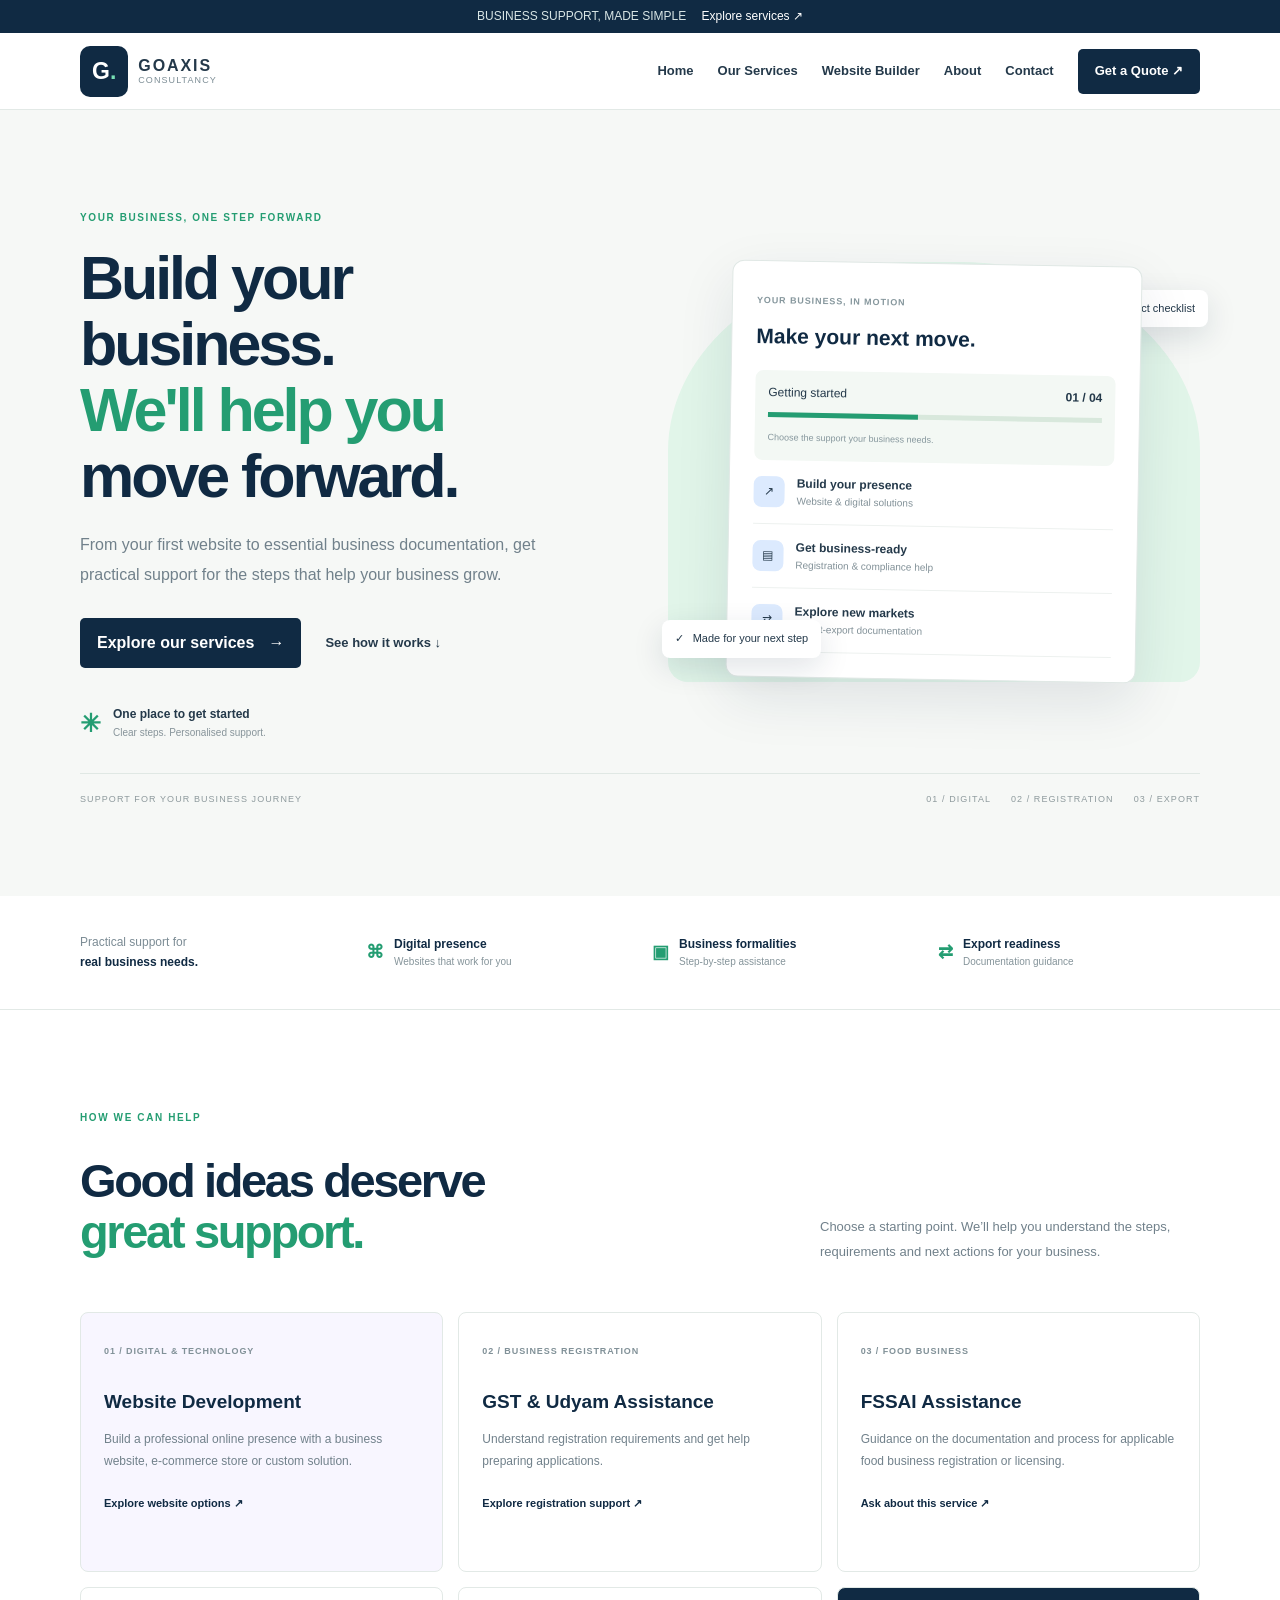
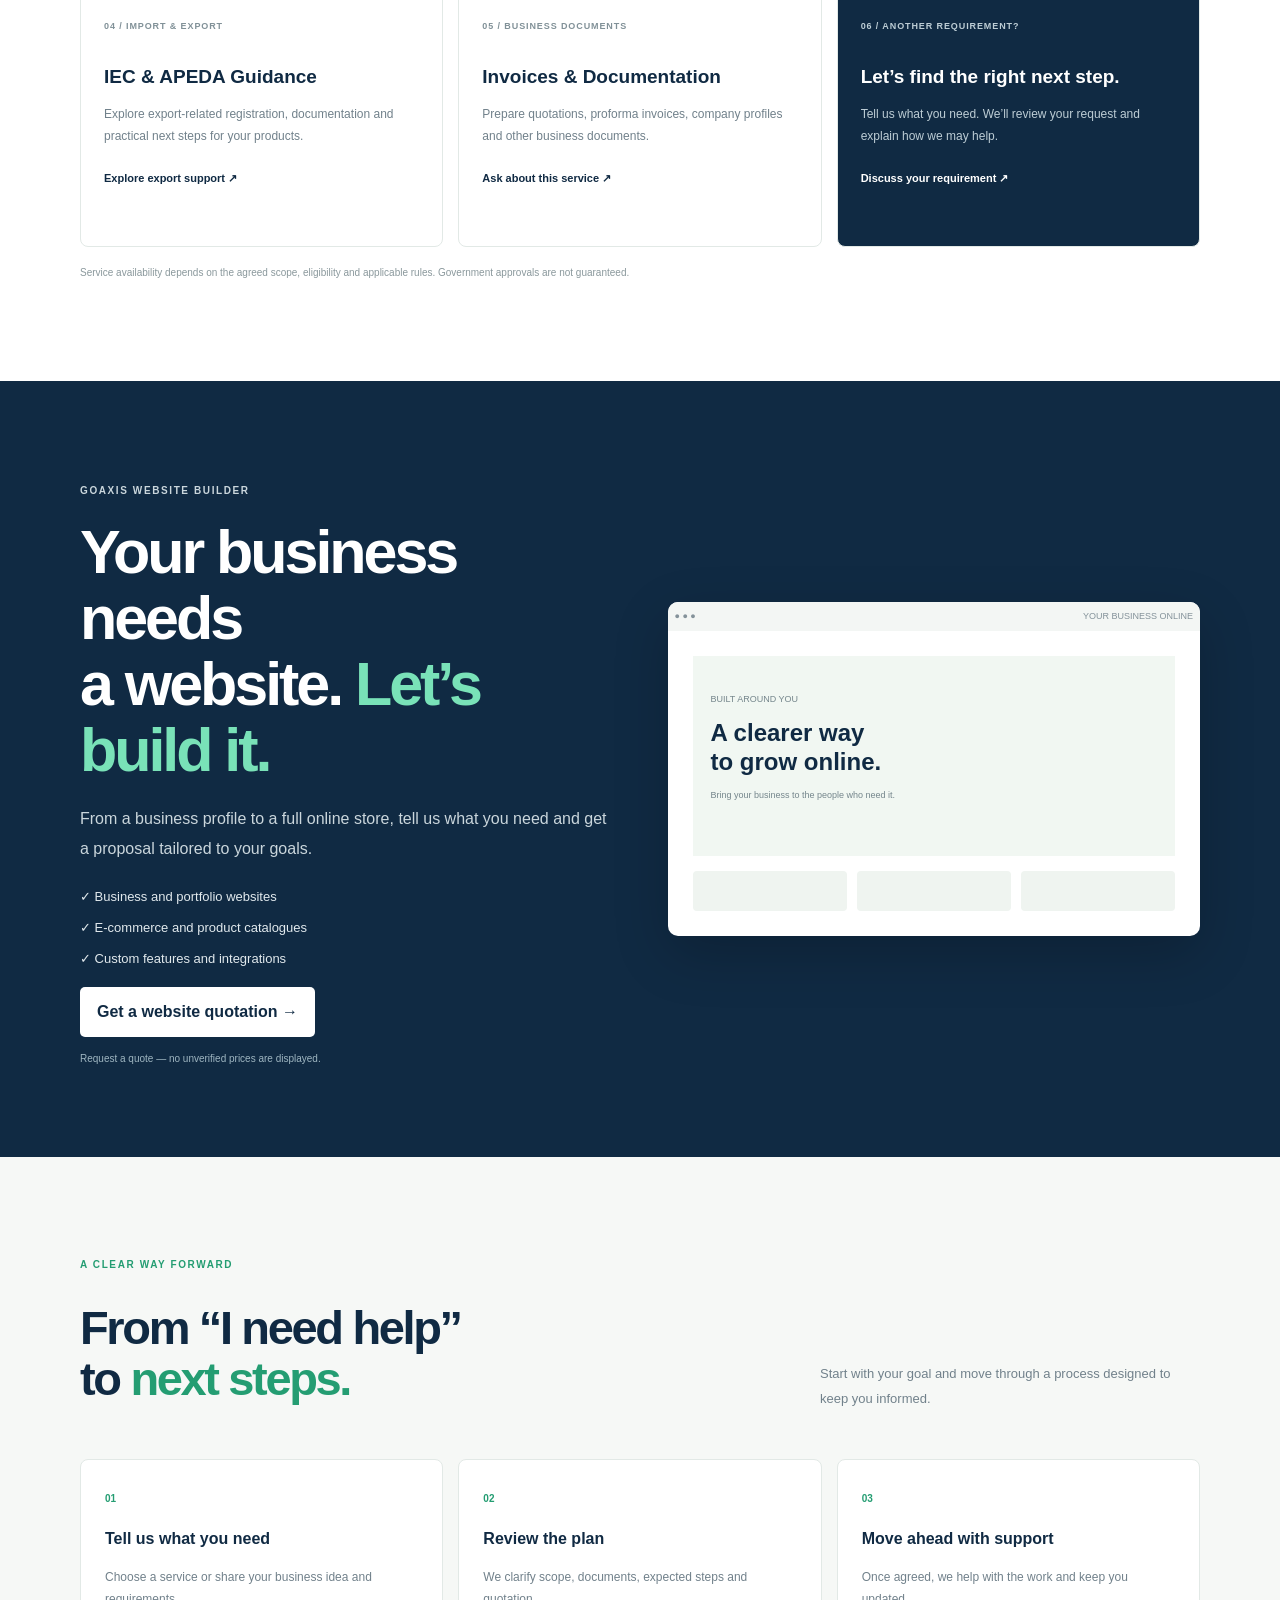
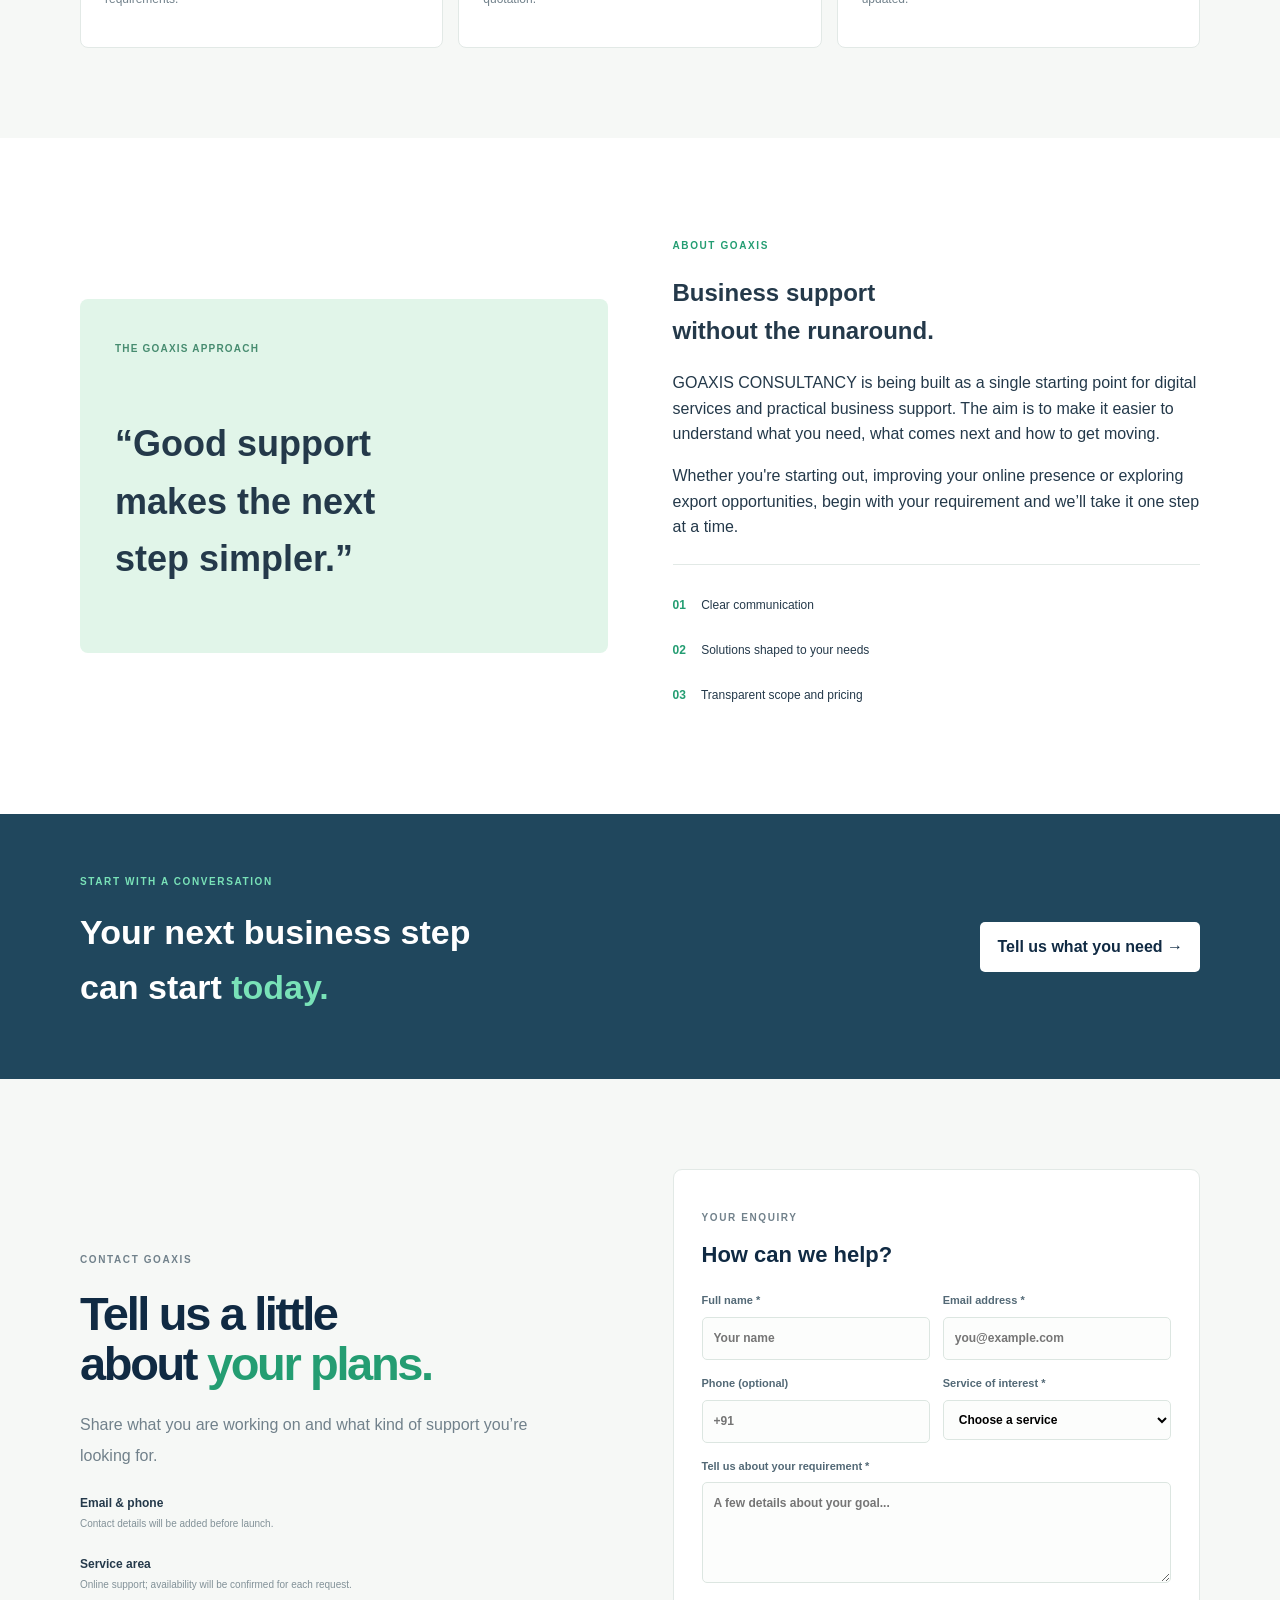
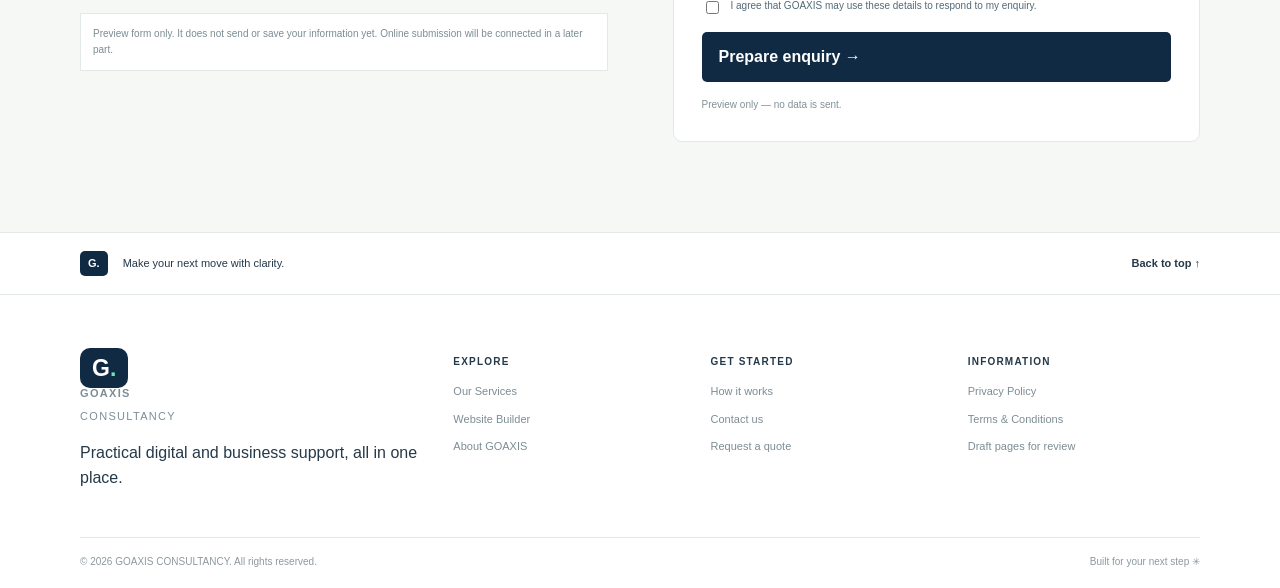
==== index.html @ 75c70b7e "fix(part-2): route grouped services to catalogue" ====
<!doctype html>
<html lang="en">
<head>
<meta charset="utf-8">
<meta name="viewport" content="width=device-width, initial-scale=1">
<meta name="theme-color" content="#102a43">
<meta name="description" content="GOAXIS CONSULTANCY helps businesses with websites, registration assistance, compliance guidance and import-export documentation.">
<title>GOAXIS CONSULTANCY — Build. Register. Grow.</title>
<link rel="icon" href="assets/favicon.svg" type="image/svg+xml">
<link rel="stylesheet" href="styles.css">
<script src="app.js" defer></script>
</head>
<body>
<a class="skip-link" href="#main">Skip to content</a>
<div class="announcement">BUSINESS SUPPORT, MADE SIMPLE <a href="#services">Explore services ↗</a></div>
<header class="site-header">
  <div class="container nav-wrap">
    <a class="brand" href="#home" aria-label="GOAXIS Consultancy home"><span class="brand-mark">G<span>.</span></span><span class="brand-copy"><strong>GOAXIS</strong><small>CONSULTANCY</small></span></a>
    <button class="menu-toggle" type="button" aria-expanded="false" aria-controls="primary-nav" aria-label="Open navigation">☰</button>
    <nav class="nav-links" id="primary-nav" aria-label="Main navigation">
      <a href="#home">Home</a><a href="services.html">Our Services</a><a href="website-builder.html">Website Builder</a><a href="#about">About</a><a href="#contact">Contact</a><a class="nav-cta" href="#contact">Get a Quote ↗</a>
    </nav>
  </div>
</header>
<main id="main">
  <section class="hero section-pad" id="home">
    <div class="container hero-grid">
      <div class="hero-copy">
        <p class="eyebrow">YOUR BUSINESS, ONE STEP FORWARD</p>
        <h1>Build your business.<br><span>We'll help you</span><br>move forward.</h1>
        <p class="intro">From your first website to essential business documentation, get practical support for the steps that help your business grow.</p>
        <div class="hero-actions"><a class="button" href="#services">Explore our services <span>→</span></a><a class="text-link" href="#how-it-works">See how it works ↓</a></div>
        <div class="proof"><b>✳</b><span><strong>One place to get started</strong><small>Clear steps. Personalised support.</small></span></div>
      </div>
      <div class="visual" aria-label="Illustration of a business support dashboard">
        <div class="float float-top">✓ &nbsp; Project checklist</div>
        <div class="dashboard">
          <small>YOUR BUSINESS, IN MOTION</small><h2>Make your next move.</h2>
          <div class="progress">Getting started <strong>01 / 04</strong><i><b></b></i><small>Choose the support your business needs.</small></div>
          <div class="dash-row"><span>↗</span><div><strong>Build your presence</strong><small>Website &amp; digital solutions</small></div></div>
          <div class="dash-row"><span>▤</span><div><strong>Get business-ready</strong><small>Registration &amp; compliance help</small></div></div>
          <div class="dash-row"><span>⇄</span><div><strong>Explore new markets</strong><small>Import-export documentation</small></div></div>
        </div>
        <div class="float float-bottom">✓ &nbsp; Made for your next step</div>
      </div>
    </div>
    <div class="container hero-foot"><span>SUPPORT FOR YOUR BUSINESS JOURNEY</span><span>01 / DIGITAL　　02 / REGISTRATION　　03 / EXPORT</span></div>
  </section>
  <section class="trust"><div class="container trust-grid">
    <p>Practical support for<br><strong>real business needs.</strong></p>
    <div><b>⌘</b><span><strong>Digital presence</strong><small>Websites that work for you</small></span></div>
    <div><b>▣</b><span><strong>Business formalities</strong><small>Step-by-step assistance</small></span></div>
    <div><b>⇄</b><span><strong>Export readiness</strong><small>Documentation guidance</small></span></div>
  </div></section>
  <section class="section-pad" id="services"><div class="container">
    <p class="eyebrow">HOW WE CAN HELP</p>
    <div class="section-head"><h2>Good ideas deserve<br><span>great support.</span></h2><p>Choose a starting point. We’ll help you understand the steps, requirements and next actions for your business.</p></div>
    <div class="cards">
      <article class="card card-lavender"><label>01 / DIGITAL &amp; TECHNOLOGY</label><h3>Website Development</h3><p>Build a professional online presence with a business website, e-commerce store or custom solution.</p><a href="website-builder.html">Explore website options ↗</a></article>
      <article class="card"><label>02 / BUSINESS REGISTRATION</label><h3>GST &amp; Udyam Assistance</h3><p>Understand registration requirements and get help preparing applications.</p><a href="services.html">Explore registration support ↗</a></article>
      <article class="card"><label>03 / FOOD BUSINESS</label><h3>FSSAI Assistance</h3><p>Guidance on the documentation and process for applicable food business registration or licensing.</p><a href="service.html?service=fssai">Ask about this service ↗</a></article>
      <article class="card"><label>04 / IMPORT &amp; EXPORT</label><h3>IEC &amp; APEDA Guidance</h3><p>Explore export-related registration, documentation and practical next steps for your products.</p><a href="services.html">Explore export support ↗</a></article>
      <article class="card"><label>05 / BUSINESS DOCUMENTS</label><h3>Invoices &amp; Documentation</h3><p>Prepare quotations, proforma invoices, company profiles and other business documents.</p><a href="service.html?service=documents">Ask about this service ↗</a></article>
      <article class="card card-dark"><label>06 / ANOTHER REQUIREMENT?</label><h3>Let’s find the right next step.</h3><p>Tell us what you need. We’ll review your request and explain how we may help.</p><a href="#contact">Discuss your requirement ↗</a></article>
    </div>
    <p class="disclaimer">Service availability depends on the agreed scope, eligibility and applicable rules. Government approvals are not guaranteed.</p>
  </div></section>
  <section class="builder section-pad" id="website-builder"><div class="container builder-grid">
    <div><p class="eyebrow light">GOAXIS WEBSITE BUILDER</p><h2>Your business needs<br>a website. <span>Let’s build it.</span></h2><p>From a business profile to a full online store, tell us what you need and get a proposal tailored to your goals.</p>
      <ul class="builder-features"><li>✓ Business and portfolio websites</li><li>✓ E-commerce and product catalogues</li><li>✓ Custom features and integrations</li></ul>
      <a class="button button-white" href="website-builder.html">Get a website quotation →</a><small class="note">Request a quote — no unverified prices are displayed.</small>
    </div>
    <div class="mock-site" aria-label="Sample website illustration"><div class="mock-bar">● ● ● <span>YOUR BUSINESS ONLINE</span></div><div class="mock-hero"><small>BUILT AROUND YOU</small><h3>A clearer way<br>to grow online.</h3><p>Bring your business to the people who need it.</p></div><div class="mock-cards"><i></i><i></i><i></i></div></div>
  </div></section>
  <section class="section-pad steps-section" id="how-it-works"><div class="container"><p class="eyebrow">A CLEAR WAY FORWARD</p><div class="section-head"><h2>From “I need help”<br>to <span>next steps.</span></h2><p>Start with your goal and move through a process designed to keep you informed.</p></div>
    <div class="steps"><article><b>01</b><h3>Tell us what you need</h3><p>Choose a service or share your business idea and requirements.</p></article><article><b>02</b><h3>Review the plan</h3><p>We clarify scope, documents, expected steps and quotation.</p></article><article><b>03</b><h3>Move ahead with support</h3><p>Once agreed, we help with the work and keep you updated.</p></article></div>
  </div></section>
  <section class="section-pad" id="about"><div class="container about-grid"><div class="about-art"><label>THE GOAXIS APPROACH</label><h2>“Good support<br>makes the next<br>step <span>simpler.</span>”</h2></div><div>
    <p class="eyebrow">ABOUT GOAXIS</p><h2>Business support<br>without the <span>runaround.</span></h2>
    <p>GOAXIS CONSULTANCY is being built as a single starting point for digital services and practical business support. The aim is to make it easier to understand what you need, what comes next and how to get moving.</p>
    <p>Whether you're starting out, improving your online presence or exploring export opportunities, begin with your requirement and we’ll take it one step at a time.</p>
    <div class="values"><p><b>01</b> Clear communication</p><p><b>02</b> Solutions shaped to your needs</p><p><b>03</b> Transparent scope and pricing</p></div>
  </div></div></section>
  <section class="cta"><div class="container cta-inner"><div><p class="eyebrow light">START WITH A CONVERSATION</p><h2>Your next business step<br>can start <em>today.</em></h2></div><a class="button button-white" href="#contact">Tell us what you need →</a></div></section>
  <section class="section-pad contact" id="contact"><div class="container contact-grid">
    <div><p class="eyebrow">CONTACT GOAXIS</p><h2>Tell us a little<br>about <span>your plans.</span></h2><p>Share what you are working on and what kind of support you’re looking for.</p><div class="info"><strong>Email &amp; phone</strong><small>Contact details will be added before launch.</small></div><div class="info"><strong>Service area</strong><small>Online support; availability will be confirmed for each request.</small></div><div class="disclaimer-box">Preview form only. It does not send or save your information yet. Online submission will be connected in a later part.</div></div>
    <div class="form-box"><p class="eyebrow">YOUR ENQUIRY</p><h3>How can we help?</h3><form id="enquiry-form">
      <div class="form-row"><label for="name">Full name *<input id="name" name="name" autocomplete="name" required maxlength="100" placeholder="Your name"></label><label for="email">Email address *<input id="email" name="email" type="email" autocomplete="email" required maxlength="150" placeholder="you@example.com"></label></div>
      <div class="form-row"><label for="phone">Phone (optional)<input id="phone" name="phone" type="tel" autocomplete="tel" placeholder="+91"></label><label for="service">Service of interest *<select id="service" name="service" required><option value="">Choose a service</option><option>Website Development</option><option>GST / Udyam Assistance</option><option>FSSAI Assistance</option><option>IEC / APEDA Guidance</option><option>Business Documentation</option><option>Other / Not sure yet</option></select></label></div>
      <label for="message">Tell us about your requirement *<textarea id="message" name="message" required maxlength="2000" rows="4" placeholder="A few details about your goal..."></textarea></label>
      <label class="consent"><input type="checkbox" name="consent" required><span>I agree that GOAXIS may use these details to respond to my enquiry.</span></label>
      <button class="button form-submit" type="submit">Prepare enquiry →</button><p class="feedback" id="form-feedback" role="status" aria-live="polite">Preview only — no data is sent.</p>
    </form></div>
  </div></section>
  <section class="final"><div class="container"><strong>G.</strong><span>Make your next move with clarity.</span><a href="#home">Back to top ↑</a></div></section>
</main>
<footer><div class="container footer-grid">
  <div><a class="brand" href="#home"><span class="brand-mark">G<span>.</span></span><span class="brand-copy"><strong>GOAXIS</strong><small>CONSULTANCY</small></span></a><p>Practical digital and business support, all in one place.</p></div>
  <div><h4>EXPLORE</h4><a href="services.html">Our Services</a><a href="website-builder.html">Website Builder</a><a href="#about">About GOAXIS</a></div>
  <div><h4>GET STARTED</h4><a href="#how-it-works">How it works</a><a href="#contact">Contact us</a><a href="#contact">Request a quote</a></div>
  <div><h4>INFORMATION</h4><a href="privacy.html">Privacy Policy</a><a href="terms.html">Terms &amp; Conditions</a><small>Draft pages for review</small></div>
</div><div class="container foot-bottom"><span>© <span id="current-year">2026</span> GOAXIS CONSULTANCY. All rights reserved.</span><span>Built for your next step ✳</span></div></footer>
</body></html>
---- styles.css ----
:root{--navy:#102a43;--mint:#249d72;--ink:#24394a;--paper:#f6f8f6;--line:#e2e9e6;font-family:Arial,sans-serif}*{box-sizing:border-box}html{scroll-behavior:smooth;scroll-padding-top:90px}body{margin:0;color:var(--ink);line-height:1.6}a{color:inherit;text-decoration:none}button,input,select,textarea{font:inherit}.container{width:min(1120px,calc(100% - 40px));margin:auto}.announcement{background:var(--navy);color:#d8e5e5;text-align:center;padding:7px;font-size:12px}.announcement a{color:#fff;margin-left:12px}.site-header{position:sticky;top:0;background:#fff;z-index:4;border-bottom:1px solid var(--line)}.nav-wrap{height:76px;display:flex;align-items:center;justify-content:space-between}.brand{display:flex;gap:10px;align-items:center}.brand-mark{background:var(--navy);color:#fff;border-radius:10px;padding:7px 12px;font-size:23px;font-weight:900}.brand-mark span{color:#77dfb5}.brand-copy strong,.brand-copy small{display:block;line-height:1.2;letter-spacing:.12em}.brand-copy small{font-size:9px;color:#7c8d95}.nav-links{display:flex;align-items:center;gap:24px;font-size:13px;font-weight:700}.nav-links a:hover{color:var(--mint)}.nav-cta,.button{display:inline-flex;background:var(--navy);color:#fff;padding:12px 17px;border-radius:5px;font-weight:700;gap:14px}.menu-toggle{display:none}.hero{background:var(--paper);padding:86px 0 28px;overflow:hidden}.hero-grid{display:grid;grid-template-columns:1fr 1fr;align-items:center;gap:55px}.eyebrow{font-size:10px;letter-spacing:.16em;font-weight:800;color:var(--mint);text-transform:uppercase;padding:0}.hero h1,.section-head h2,.builder h2,.about h2,.contact h2{font-size:clamp(38px,5vw,61px);line-height:1.08;letter-spacing:-.05em;color:var(--navy);margin:20px 0}.hero h1 span,.section-head h2 span,.about h2 span,.contact h2 span{color:var(--mint)}.intro,.section-head p,.about p,.contact-grid>div>p{color:#71818b;line-height:1.9;max-width:500px}.hero-actions{display:flex;gap:24px;align-items:center;margin-top:28px}.text-link{font-size:13px;font-weight:800}.proof{display:flex;gap:12px;align-items:center;margin-top:35px;font-size:12px}.proof>b{color:var(--mint);font-size:25px}.proof small{display:block;color:#87949a}.visual{background:#e1f5e9;min-height:420px;border-radius:45% 45% 20px 20px;display:grid;place-items:center;position:relative}.dashboard{background:white;border:1px solid #e0e8e5;box-shadow:0 20px 55px #102a431a;width:min(92%,410px);padding:24px;border-radius:12px;transform:rotate(1deg)}.dashboard h2{margin:8px 0 18px;font-size:21px;color:var(--navy)}.dashboard>small,.progress small{font-size:9px;letter-spacing:.1em;color:#86979d;font-weight:800}.progress{background:#f3f8f4;padding:13px;border-radius:8px;font-size:12px}.progress strong{float:right}.progress i{display:block;height:5px;background:#d8e8dc;margin:10px 0}.progress i b{display:block;width:45%;height:100%;background:var(--mint)}.progress small{letter-spacing:0;font-weight:400}.dash-row{display:flex;gap:12px;align-items:center;padding:14px 0;border-bottom:1px solid #edf1ef;font-size:12px}.dash-row>span{width:31px;height:31px;border-radius:8px;background:#dceafe;display:grid;place-items:center}.dash-row small{display:block;color:#829198}.float{position:absolute;background:white;padding:10px 13px;border-radius:8px;box-shadow:0 10px 30px #102a4320;font-size:11px}.float-top{top:28px;right:-8px}.float-bottom{bottom:24px;left:-6px}.hero-foot{display:flex;justify-content:space-between;gap:18px;padding-top:18px;margin-top:30px;border-top:1px solid #e0e8e4;color:#8e9a9d;font-size:9px;letter-spacing:.12em}.trust{border-bottom:1px solid var(--line)}.trust-grid{display:grid;grid-template-columns:repeat(4,1fr);gap:24px;align-items:center;padding:25px 0}.trust-grid>p{font-size:12px;color:#7c8c95}.trust-grid>div{display:flex;gap:10px;align-items:center}.trust-grid>div>b{font-size:18px;color:var(--mint)}.trust-grid strong{display:block;color:var(--navy);font-size:12px}.trust-grid small{display:block;color:#85949a;font-size:10px}.section-pad{padding:90px 0}.section-head{display:flex;justify-content:space-between;align-items:end;gap:35px;margin-bottom:35px}.section-head h2,.about h2,.contact h2{font-size:clamp(34px,4vw,47px)}.section-head p{max-width:380px;font-size:13px}.cards{display:grid;grid-template-columns:repeat(3,1fr);gap:15px}.card{border:1px solid var(--line);border-radius:8px;padding:23px;min-height:260px;background:#fff;transition:transform .2s,box-shadow .2s}.card:hover{transform:translateY(-3px);box-shadow:0 12px 35px #102a4310}.card label{font-size:9px;letter-spacing:.1em;color:#819198;font-weight:800}.card h3{font-size:19px;color:var(--navy);margin:25px 0 8px}.card p{font-size:12px;line-height:1.8;color:#71818b}.card a{font-size:11px;font-weight:800;display:inline-block;margin-top:10px;color:var(--navy)}.card-lavender{background:#f8f6ff}.card-dark{background:var(--navy);color:white}.card-dark h3,.card-dark a{color:white}.card-dark p,.card-dark label{color:#bdcdd5}.disclaimer{font-size:10px;color:#8a989c;margin-top:18px}.builder{background:var(--navy);color:#fff}.builder-grid{display:grid;grid-template-columns:1fr 1fr;gap:55px;align-items:center}.builder h2{color:white}.builder h2 span{color:#79e2b8}.builder p{color:#cad6dc;line-height:1.9}.builder-features{padding-left:0;list-style:none;line-height:2.4;font-size:13px;color:#e1e9ed}.button-white{background:#fff;color:var(--navy)}.note{display:block;color:#9fb6c1;font-size:10px;margin-top:14px}.mock-site{background:#fff;color:var(--navy);border-radius:10px;overflow:hidden;box-shadow:0 18px 55px #0003;padding:25px}.mock-bar{background:#f3f6f4;padding:7px;margin:-25px -25px 25px;font-size:9px;color:#84929a}.mock-bar span{float:right}.mock-hero{background:#f1f7f2;padding:28px 18px;min-height:200px}.mock-hero h3{font-size:24px;line-height:1.2;margin:10px 0}.mock-hero small,.mock-hero p{font-size:9px;color:#75868c}.mock-cards{display:flex;gap:10px;margin-top:15px}.mock-cards i{height:40px;flex:1;background:#eff4f0;border-radius:4px}.steps-section{background:#f6f8f6}.steps{display:grid;grid-template-columns:repeat(3,1fr);gap:15px}.steps article{background:white;border:1px solid var(--line);border-radius:8px;padding:24px}.steps b{font-size:10px;color:var(--mint)}.steps h3{font-size:16px;color:var(--navy)}.steps p{font-size:12px;color:#71818b;line-height:1.8}.about-grid,.contact-grid{display:grid;grid-template-columns:1fr 1fr;gap:65px;align-items:center}.about-art{background:#e1f5e9;padding:35px;min-height:300px;border-radius:8px}.about-art label{font-size:10px;font-weight:800;letter-spacing:.12em;color:#478c70}.about-art h2{font-size:36px;margin-top:55px}.values{border-top:1px solid var(--line);margin-top:24px;padding-top:12px;font-size:12px}.values p{padding:7px 0}.values b{color:var(--mint);margin-right:12px}.cta{background:#20475d;color:white;padding:50px 0}.cta-inner{display:flex;justify-content:space-between;align-items:center;gap:25px}.cta h2{color:white;font-size:34px;margin:15px 0}.cta em{color:#79e2b8;font-style:normal}.light{color:#79e2b8}.contact{background:#f6f8f6}.info{margin-top:23px;font-size:12px}.info small{display:block;color:#829198;margin-top:3px}.disclaimer-box{font-size:10px;color:#7c8c93;padding:12px;border:1px solid var(--line);margin-top:20px;background:#fff}.form-box{padding:28px;background:#fff;border:1px solid var(--line);border-radius:9px}.form-box h3{margin:5px 0 20px;font-size:22px;color:var(--navy)}#enquiry-form{display:grid;gap:15px}#enquiry-form label{font-size:11px;font-weight:700;color:#536976}.form-row{display:grid;grid-template-columns:1fr 1fr;gap:13px}#enquiry-form input:not([type=checkbox]),#enquiry-form select,#enquiry-form textarea{width:100%;display:block;margin-top:7px;padding:11px;border:1px solid #dce6e1;border-radius:5px;font-size:12px;background:#fcfdfc}#enquiry-form input:focus,#enquiry-form select:focus,#enquiry-form textarea:focus{outline:2px solid #8dd9b9;outline-offset:1px}#enquiry-form textarea{resize:vertical}.consent{display:flex;align-items:start;gap:9px;font-size:10px!important;font-weight:500!important}.consent input{margin-top:3px;accent-color:var(--mint)}.form-submit{width:100%;justify-content:space-between;border:0;cursor:pointer}.feedback{font-size:10px;color:#819198;margin:0}.is-visible{color:#247f60}.final{border-block:1px solid var(--line)}.final .container{padding:18px 0;display:flex;justify-content:space-between;align-items:center;font-size:11px}.final strong{background:var(--navy);padding:4px 8px;color:#fff;border-radius:5px}.final span{margin-right:auto;margin-left:15px}.final a{font-weight:700}footer{padding:45px 0 18px}.footer-grid{display:grid;grid-template-columns:1.5fr 1fr 1fr 1fr;gap:25px;padding-bottom:30px}.footer-grid h4{font-size:10px;letter-spacing:.12em}.footer-grid a,.footer-grid small{display:block;color:#7d8d94;font-size:11px;margin:10px 0}.foot-bottom{border-top:1px solid var(--line);padding-top:16px;display:flex;justify-content:space-between;color:#8c999e;font-size:10px}.legal{max-width:780px;margin:auto}.legal h1{font-size:40px;color:var(--navy)}.legal h2{color:var(--navy);margin-top:28px}.legal p{color:#6b7d87;line-height:1.9}.legal-notice{padding:14px;background:#f6f8f6;border-left:3px solid var(--mint);margin:20px 0}.skip-link{position:absolute;top:-100px}.skip-link:focus{top:5px;background:white;padding:10px;z-index:9}@media(max-width:900px){.nav-links{gap:12px;font-size:11px}.hero-grid,.builder-grid,.about-grid,.contact-grid{gap:30px}.card{padding:18px}.section-pad{padding:70px 0}}@media(max-width:700px){.container{width:calc(100% - 30px)}.nav-wrap{height:68px}.menu-toggle{display:block;border:0;background:transparent;font-size:23px;color:var(--navy)}.nav-links{display:none;position:absolute;left:0;right:0;top:68px;background:white;padding:18px;flex-direction:column;align-items:stretch;box-shadow:0 10px 20px #0001}.nav-links.is-open{display:flex}.nav-links>a:not(.nav-cta){padding:11px 0;border-bottom:1px solid var(--line)}.nav-cta{margin-top:10px}.hero{padding-top:52px}.hero-grid,.builder-grid,.about-grid,.contact-grid{grid-template-columns:1fr}.hero h1{font-size:43px}.visual{min-height:360px}.float-top{right:0}.float-bottom{left:0}.hero-foot{font-size:8px;flex-wrap:wrap}.trust-grid{grid-template-columns:1fr 1fr}.section-head{display:block}.section-head p{margin-top:15px}.cards{grid-template-columns:1fr 1fr}.steps{grid-template-columns:1fr}.cta-inner{align-items:flex-start;flex-direction:column}.form-row{grid-template-columns:1fr}.footer-grid{grid-template-columns:1fr 1fr}.footer-grid>div:first-child{grid-column:1/-1}.foot-bottom{gap:10px;flex-wrap:wrap}}@media(max-width:430px){.cards{grid-template-columns:1fr}.card{min-height:225px}.trust-grid{gap:12px}.hero h1{font-size:39px}.visual{min-height:330px}.dashboard{padding:17px}.float{font-size:9px;padding:8px}.footer-grid{gap:18px}}@media(prefers-reduced-motion:reduce){html{scroll-behavior:auto}*{transition:none!important}}
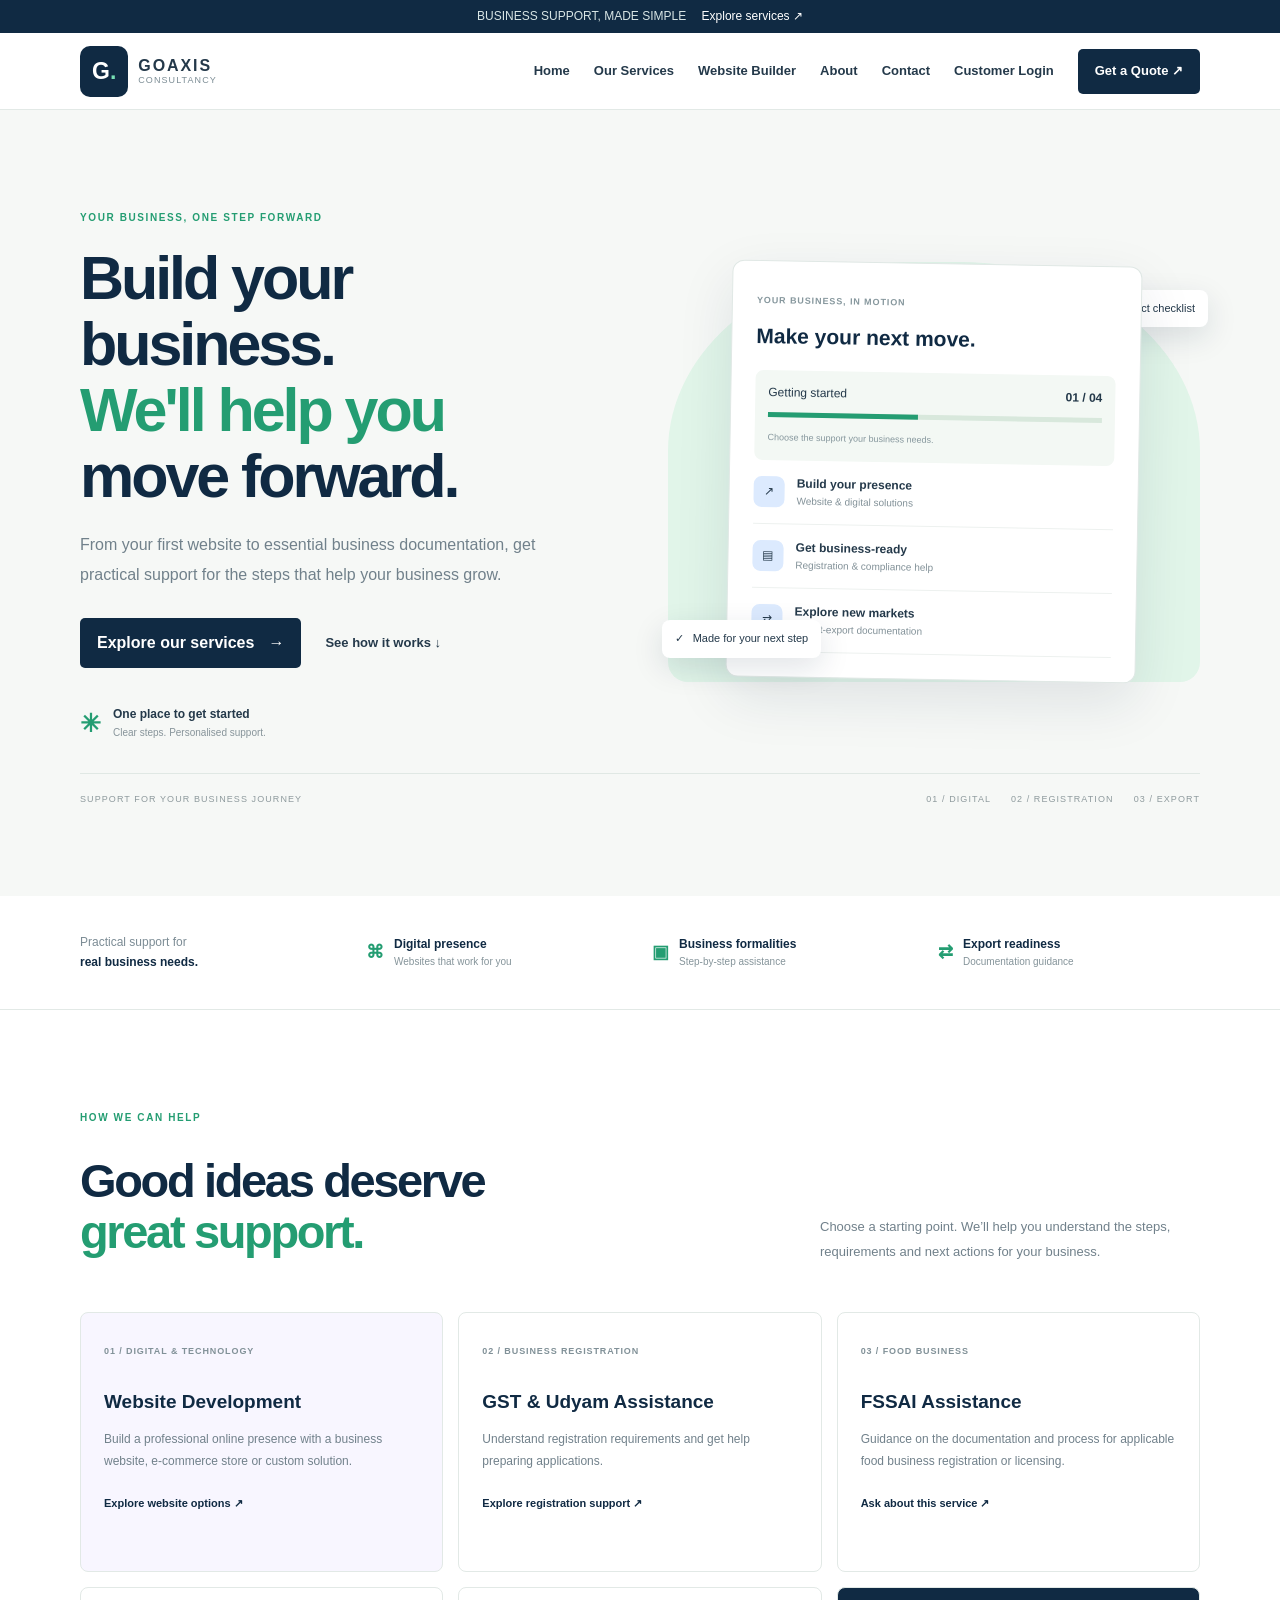
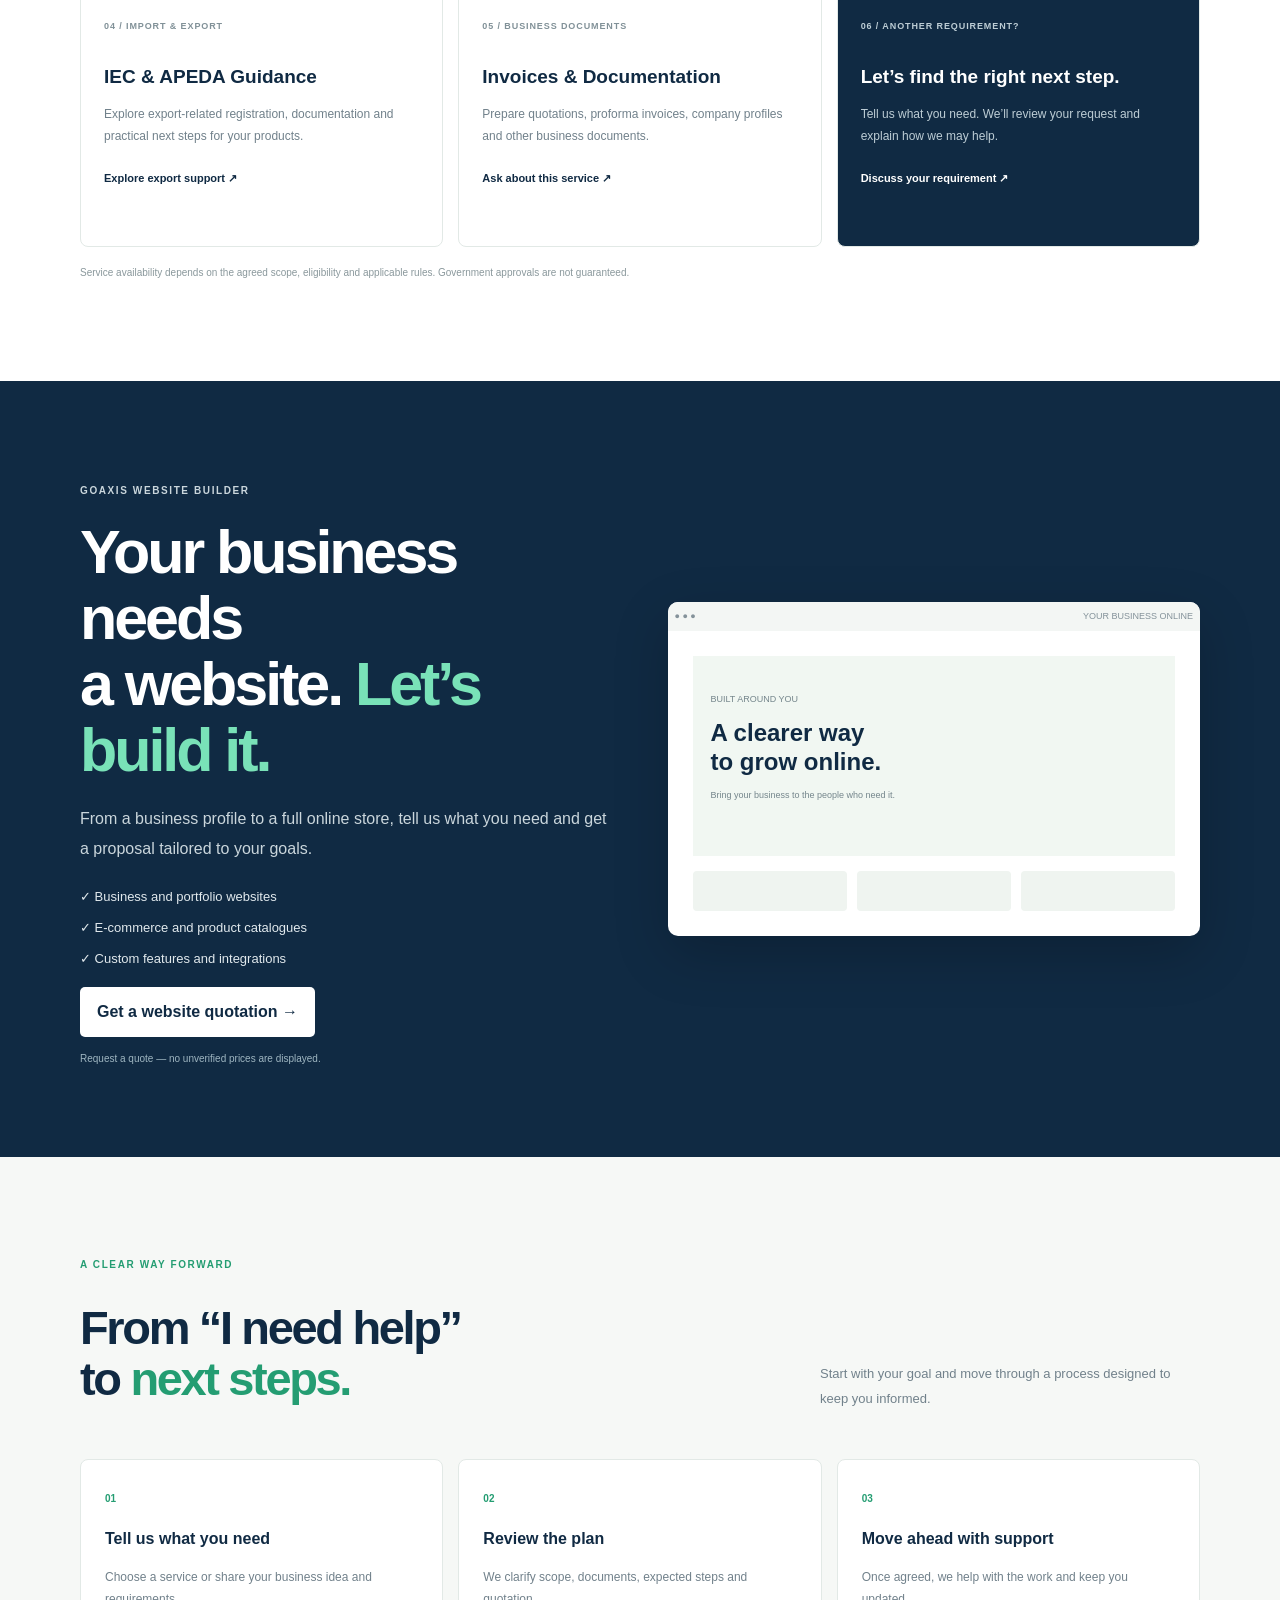
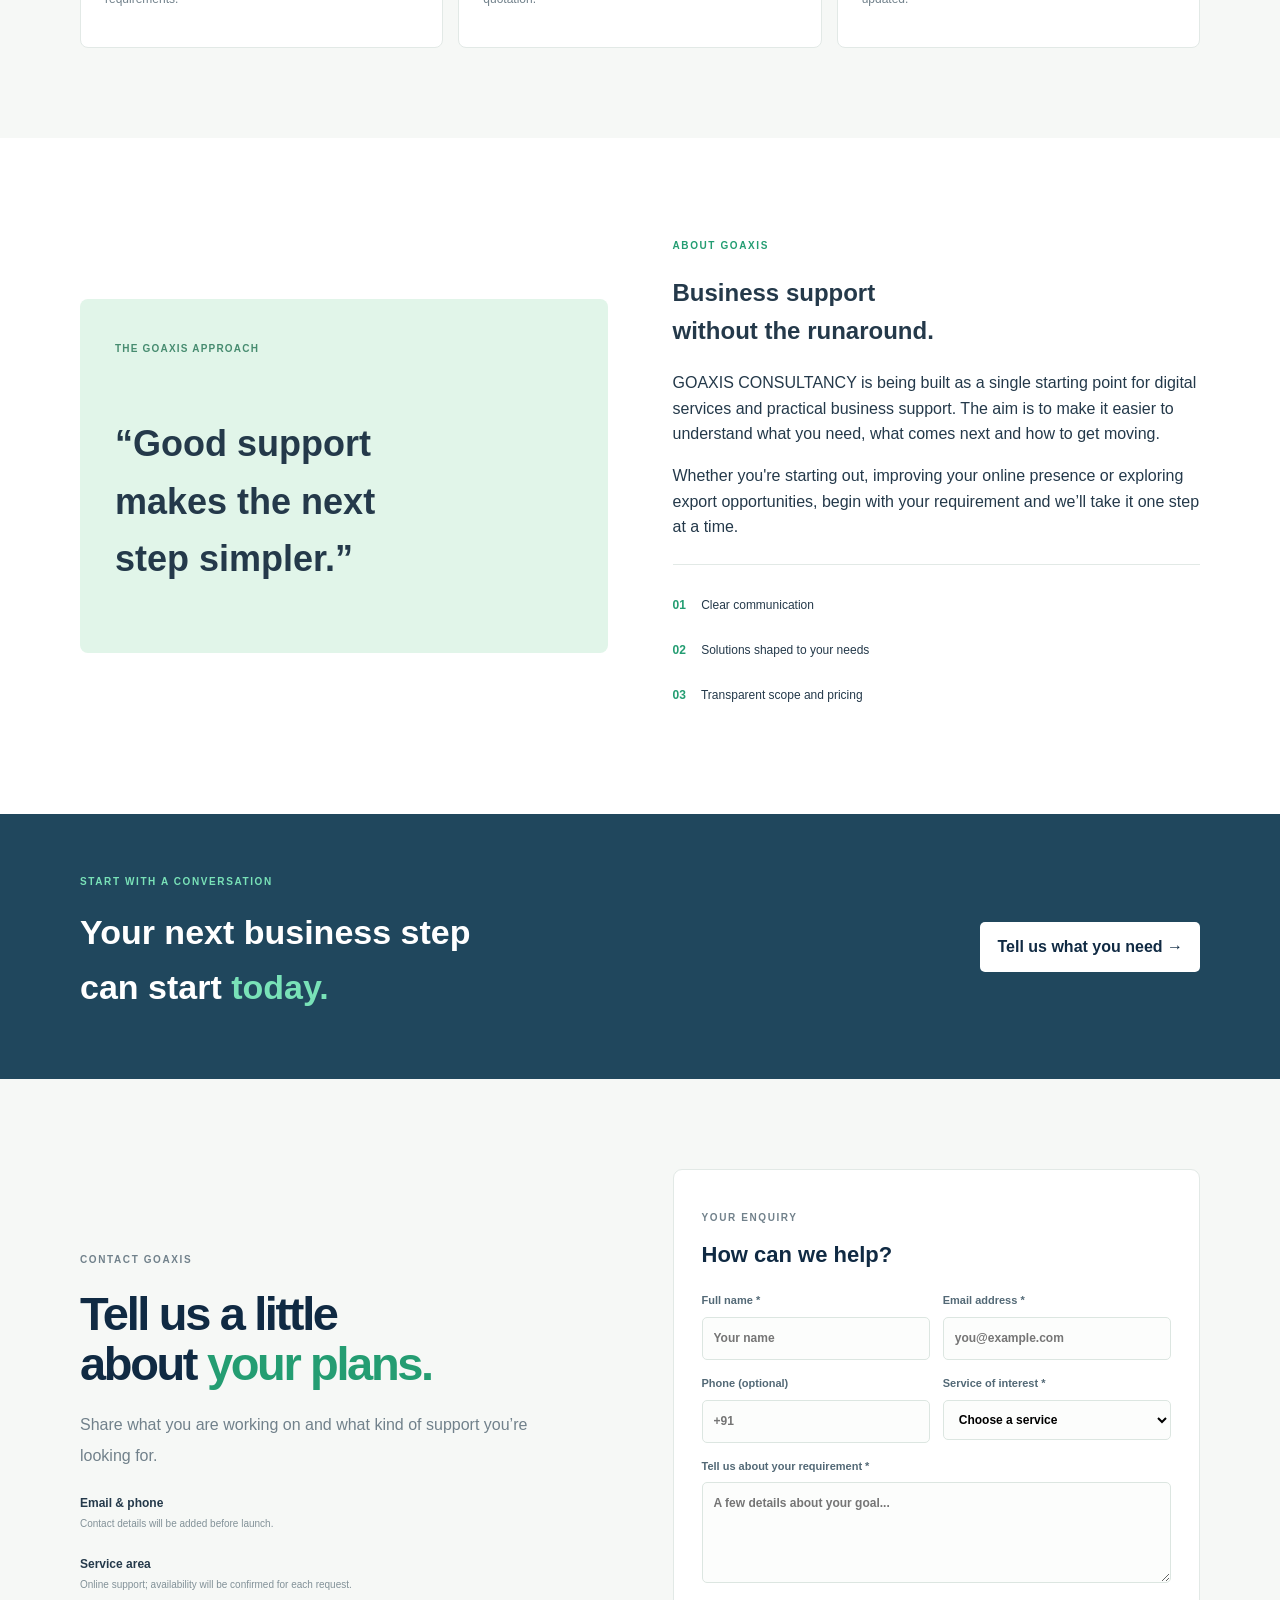
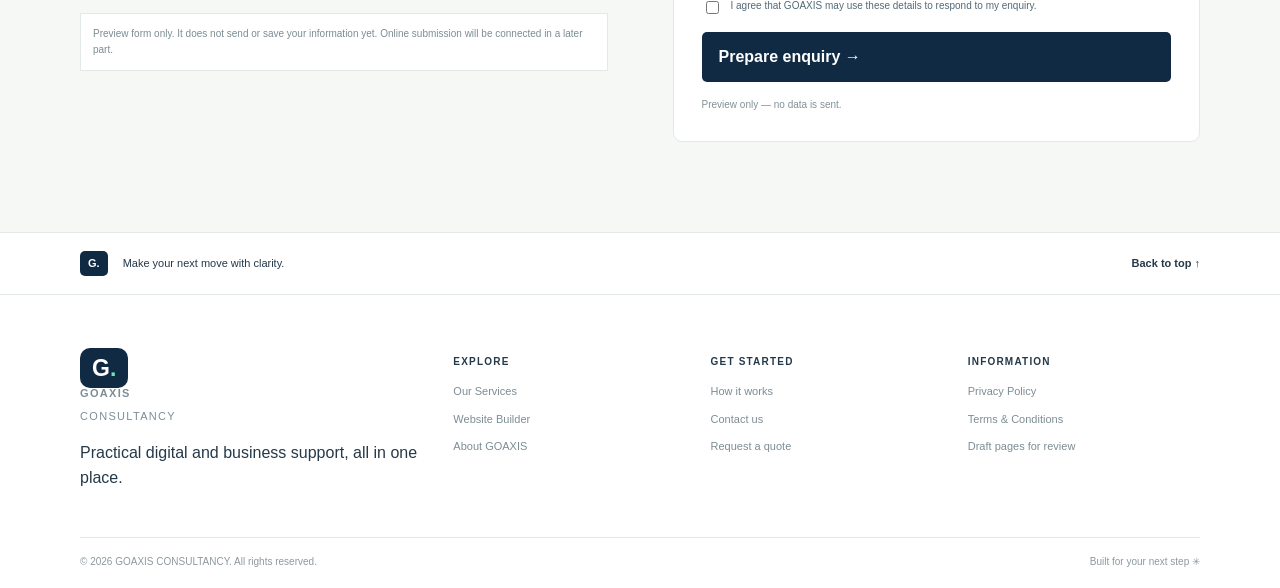
==== commit 657c2381: "feat(part-3): add customer portal navigation" ====
--- a/index.html
+++ b/index.html
@@ -18,7 +18,7 @@
     <a class="brand" href="#home" aria-label="GOAXIS Consultancy home"><span class="brand-mark">G<span>.</span></span><span class="brand-copy"><strong>GOAXIS</strong><small>CONSULTANCY</small></span></a>
     <button class="menu-toggle" type="button" aria-expanded="false" aria-controls="primary-nav" aria-label="Open navigation">☰</button>
     <nav class="nav-links" id="primary-nav" aria-label="Main navigation">
-      <a href="#home">Home</a><a href="services.html">Our Services</a><a href="website-builder.html">Website Builder</a><a href="#about">About</a><a href="#contact">Contact</a><a class="nav-cta" href="#contact">Get a Quote ↗</a>
+      <a href="#home">Home</a><a href="services.html">Our Services</a><a href="website-builder.html">Website Builder</a><a href="#about">About</a><a href="#contact">Contact</a><a href="login.html">Customer Login</a><a class="nav-cta" href="#contact">Get a Quote ↗</a>
     </nav>
   </div>
 </header>
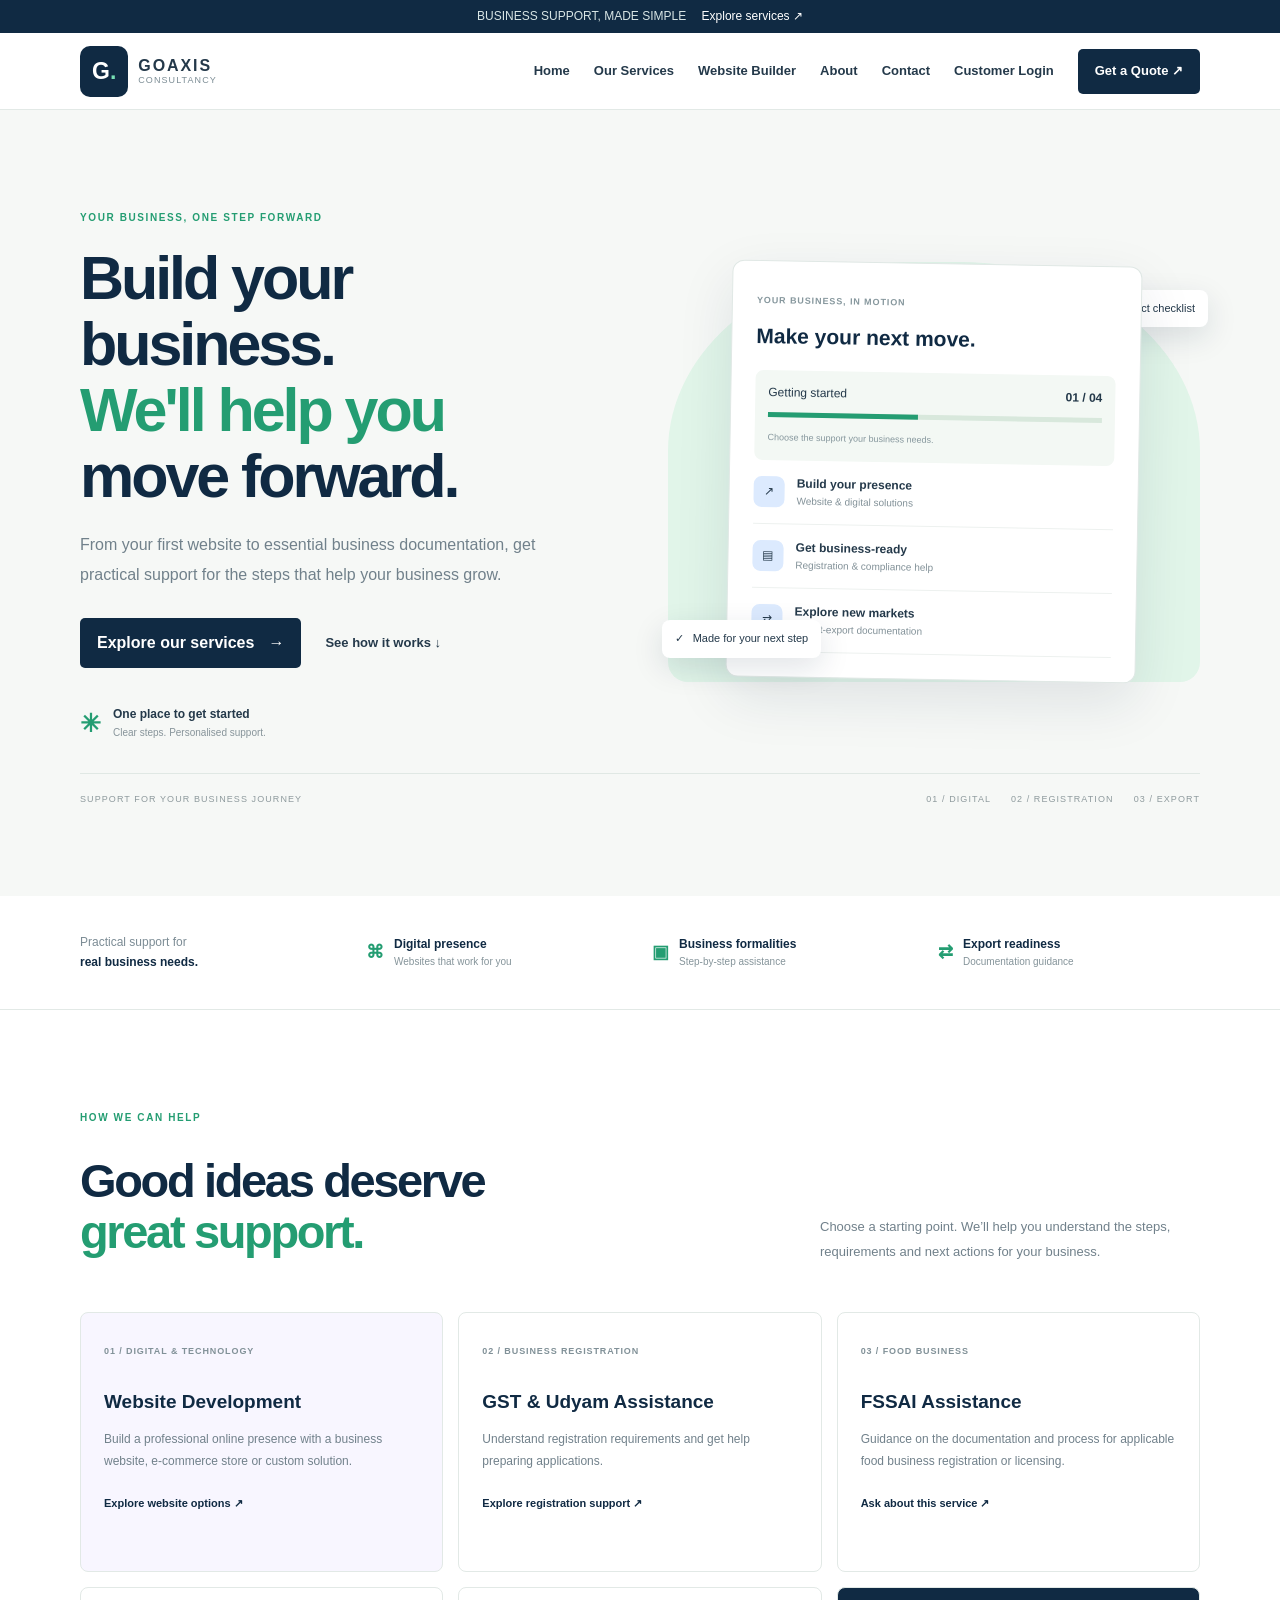
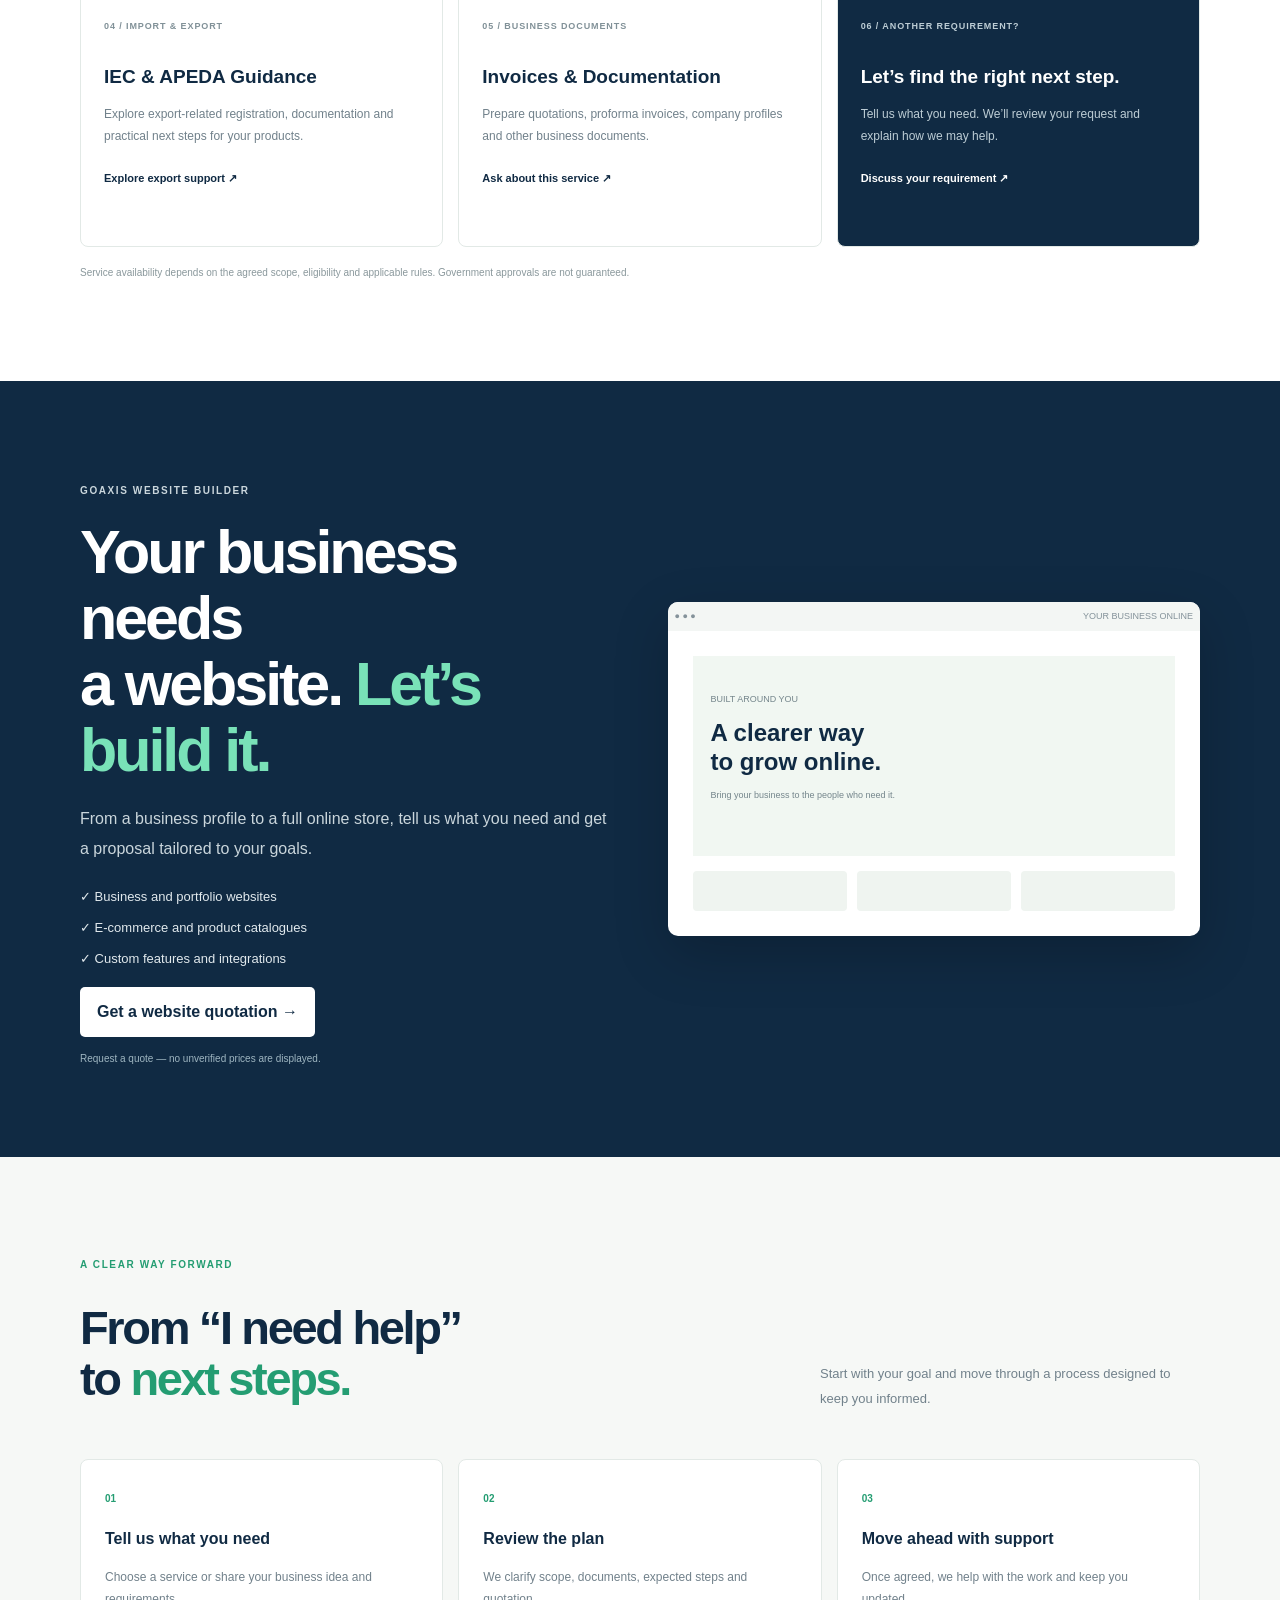
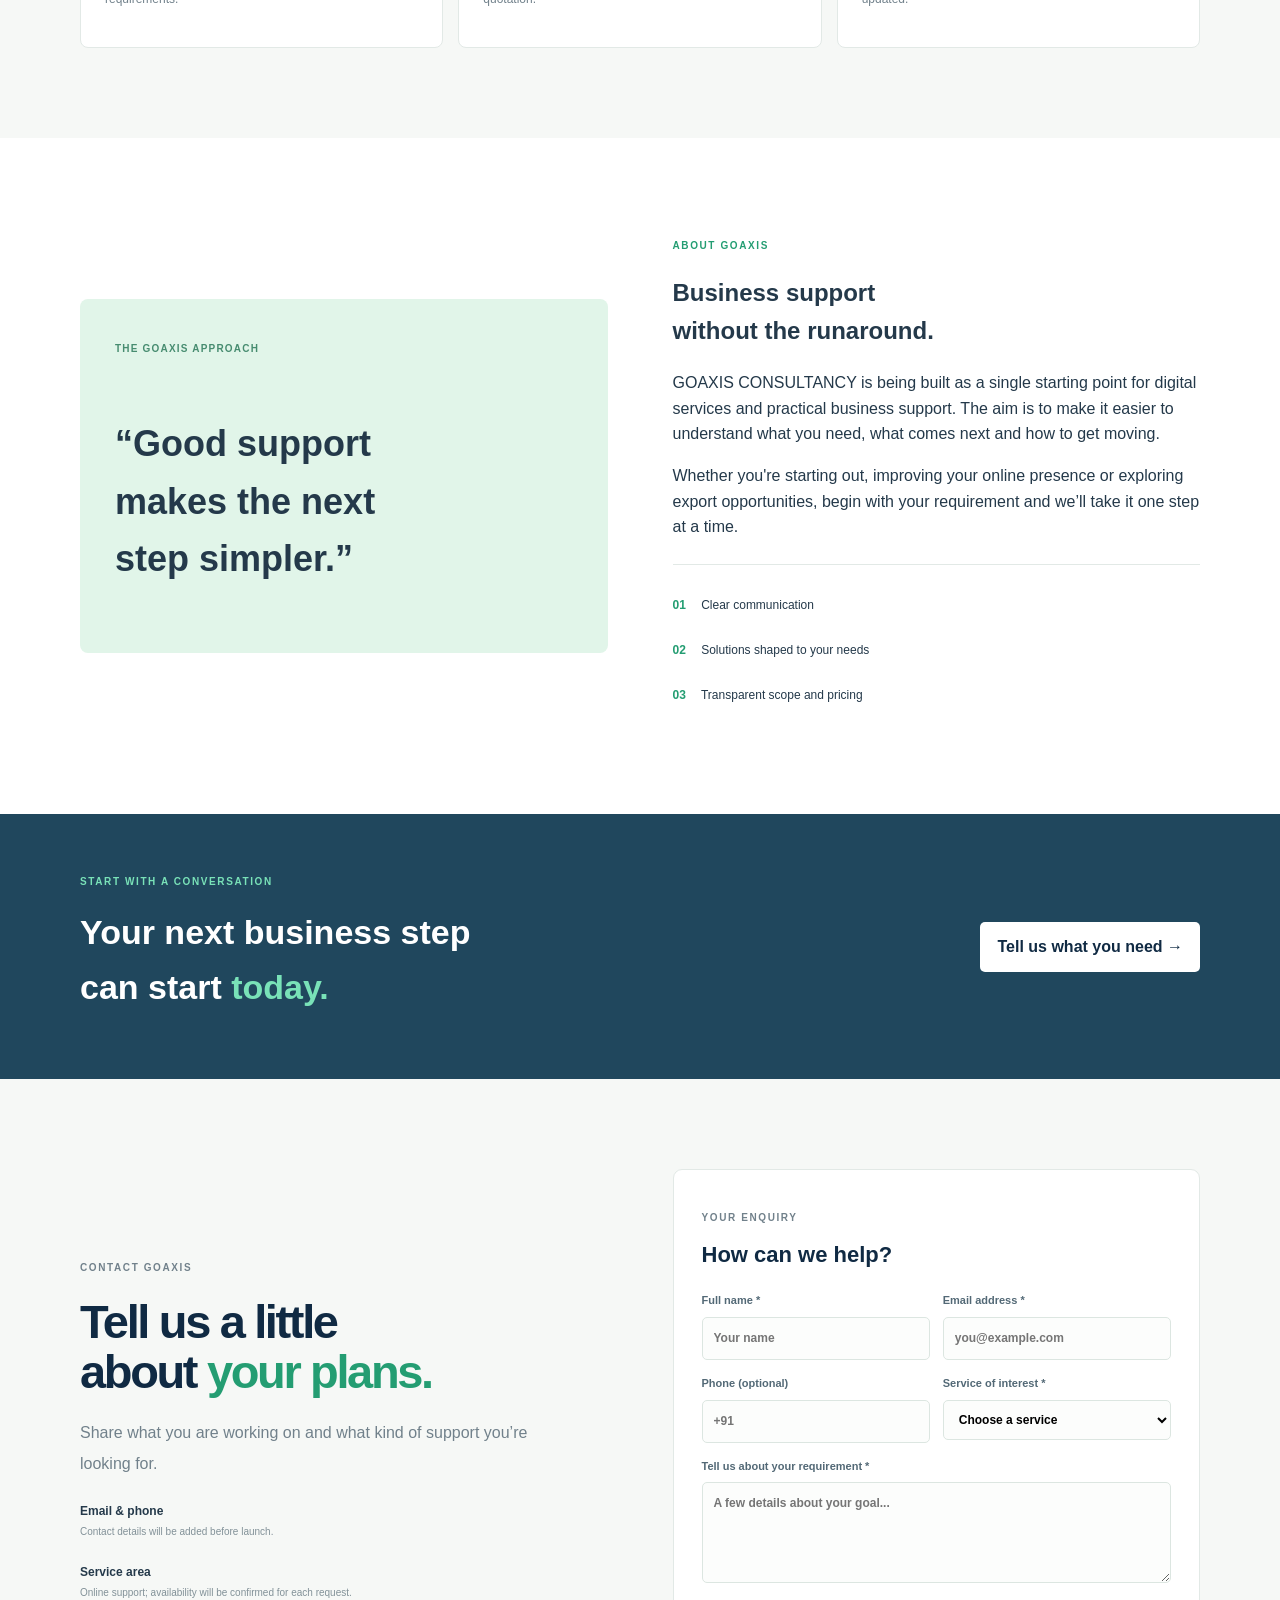
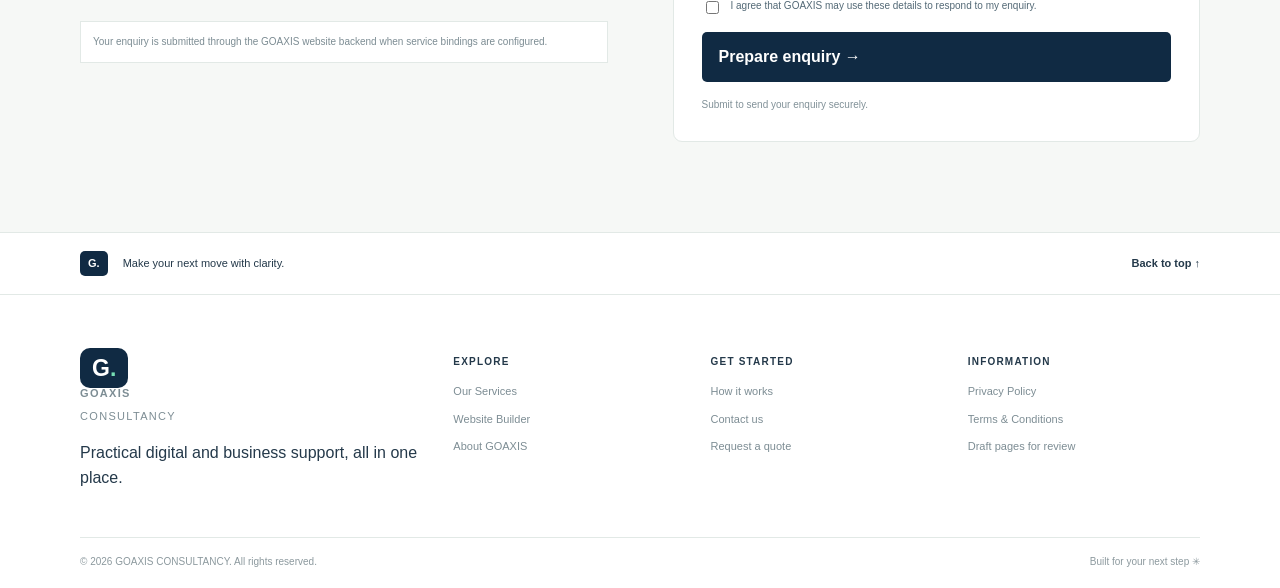
==== commit 6e372a65: "feat(part-4): integrate backend, admin and Cashfree payments" ====
--- a/index.html
+++ b/index.html
@@ -83,13 +83,13 @@
   </div></div></section>
   <section class="cta"><div class="container cta-inner"><div><p class="eyebrow light">START WITH A CONVERSATION</p><h2>Your next business step<br>can start <em>today.</em></h2></div><a class="button button-white" href="#contact">Tell us what you need →</a></div></section>
   <section class="section-pad contact" id="contact"><div class="container contact-grid">
-    <div><p class="eyebrow">CONTACT GOAXIS</p><h2>Tell us a little<br>about <span>your plans.</span></h2><p>Share what you are working on and what kind of support you’re looking for.</p><div class="info"><strong>Email &amp; phone</strong><small>Contact details will be added before launch.</small></div><div class="info"><strong>Service area</strong><small>Online support; availability will be confirmed for each request.</small></div><div class="disclaimer-box">Preview form only. It does not send or save your information yet. Online submission will be connected in a later part.</div></div>
+    <div><p class="eyebrow">CONTACT GOAXIS</p><h2>Tell us a little<br>about <span>your plans.</span></h2><p>Share what you are working on and what kind of support you’re looking for.</p><div class="info"><strong>Email &amp; phone</strong><small>Contact details will be added before launch.</small></div><div class="info"><strong>Service area</strong><small>Online support; availability will be confirmed for each request.</small></div><div class="disclaimer-box">Your enquiry is submitted through the GOAXIS website backend when service bindings are configured.</div></div>
     <div class="form-box"><p class="eyebrow">YOUR ENQUIRY</p><h3>How can we help?</h3><form id="enquiry-form">
       <div class="form-row"><label for="name">Full name *<input id="name" name="name" autocomplete="name" required maxlength="100" placeholder="Your name"></label><label for="email">Email address *<input id="email" name="email" type="email" autocomplete="email" required maxlength="150" placeholder="you@example.com"></label></div>
       <div class="form-row"><label for="phone">Phone (optional)<input id="phone" name="phone" type="tel" autocomplete="tel" placeholder="+91"></label><label for="service">Service of interest *<select id="service" name="service" required><option value="">Choose a service</option><option>Website Development</option><option>GST / Udyam Assistance</option><option>FSSAI Assistance</option><option>IEC / APEDA Guidance</option><option>Business Documentation</option><option>Other / Not sure yet</option></select></label></div>
       <label for="message">Tell us about your requirement *<textarea id="message" name="message" required maxlength="2000" rows="4" placeholder="A few details about your goal..."></textarea></label>
       <label class="consent"><input type="checkbox" name="consent" required><span>I agree that GOAXIS may use these details to respond to my enquiry.</span></label>
-      <button class="button form-submit" type="submit">Prepare enquiry →</button><p class="feedback" id="form-feedback" role="status" aria-live="polite">Preview only — no data is sent.</p>
+      <button class="button form-submit" type="submit">Prepare enquiry →</button><p class="feedback" id="form-feedback" role="status" aria-live="polite">Submit to send your enquiry securely.</p>
     </form></div>
   </div></section>
   <section class="final"><div class="container"><strong>G.</strong><span>Make your next move with clarity.</span><a href="#home">Back to top ↑</a></div></section>
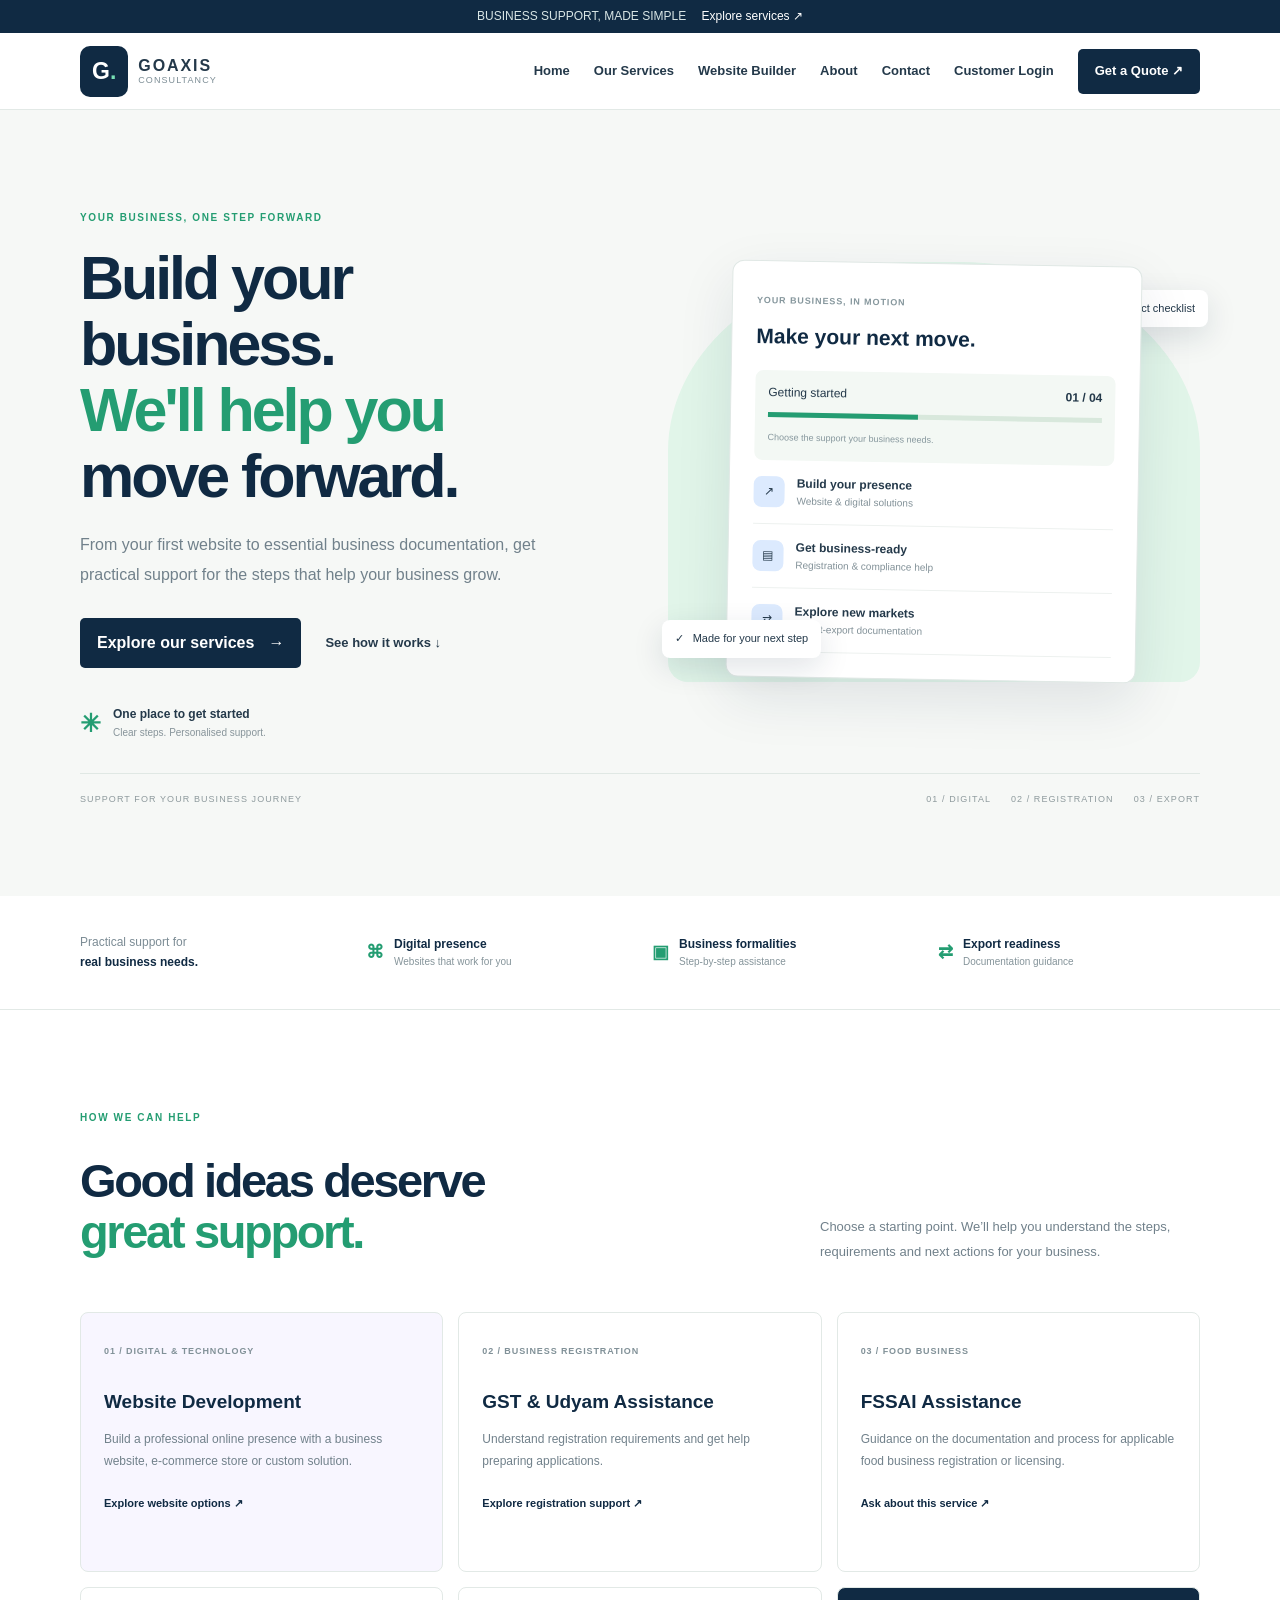
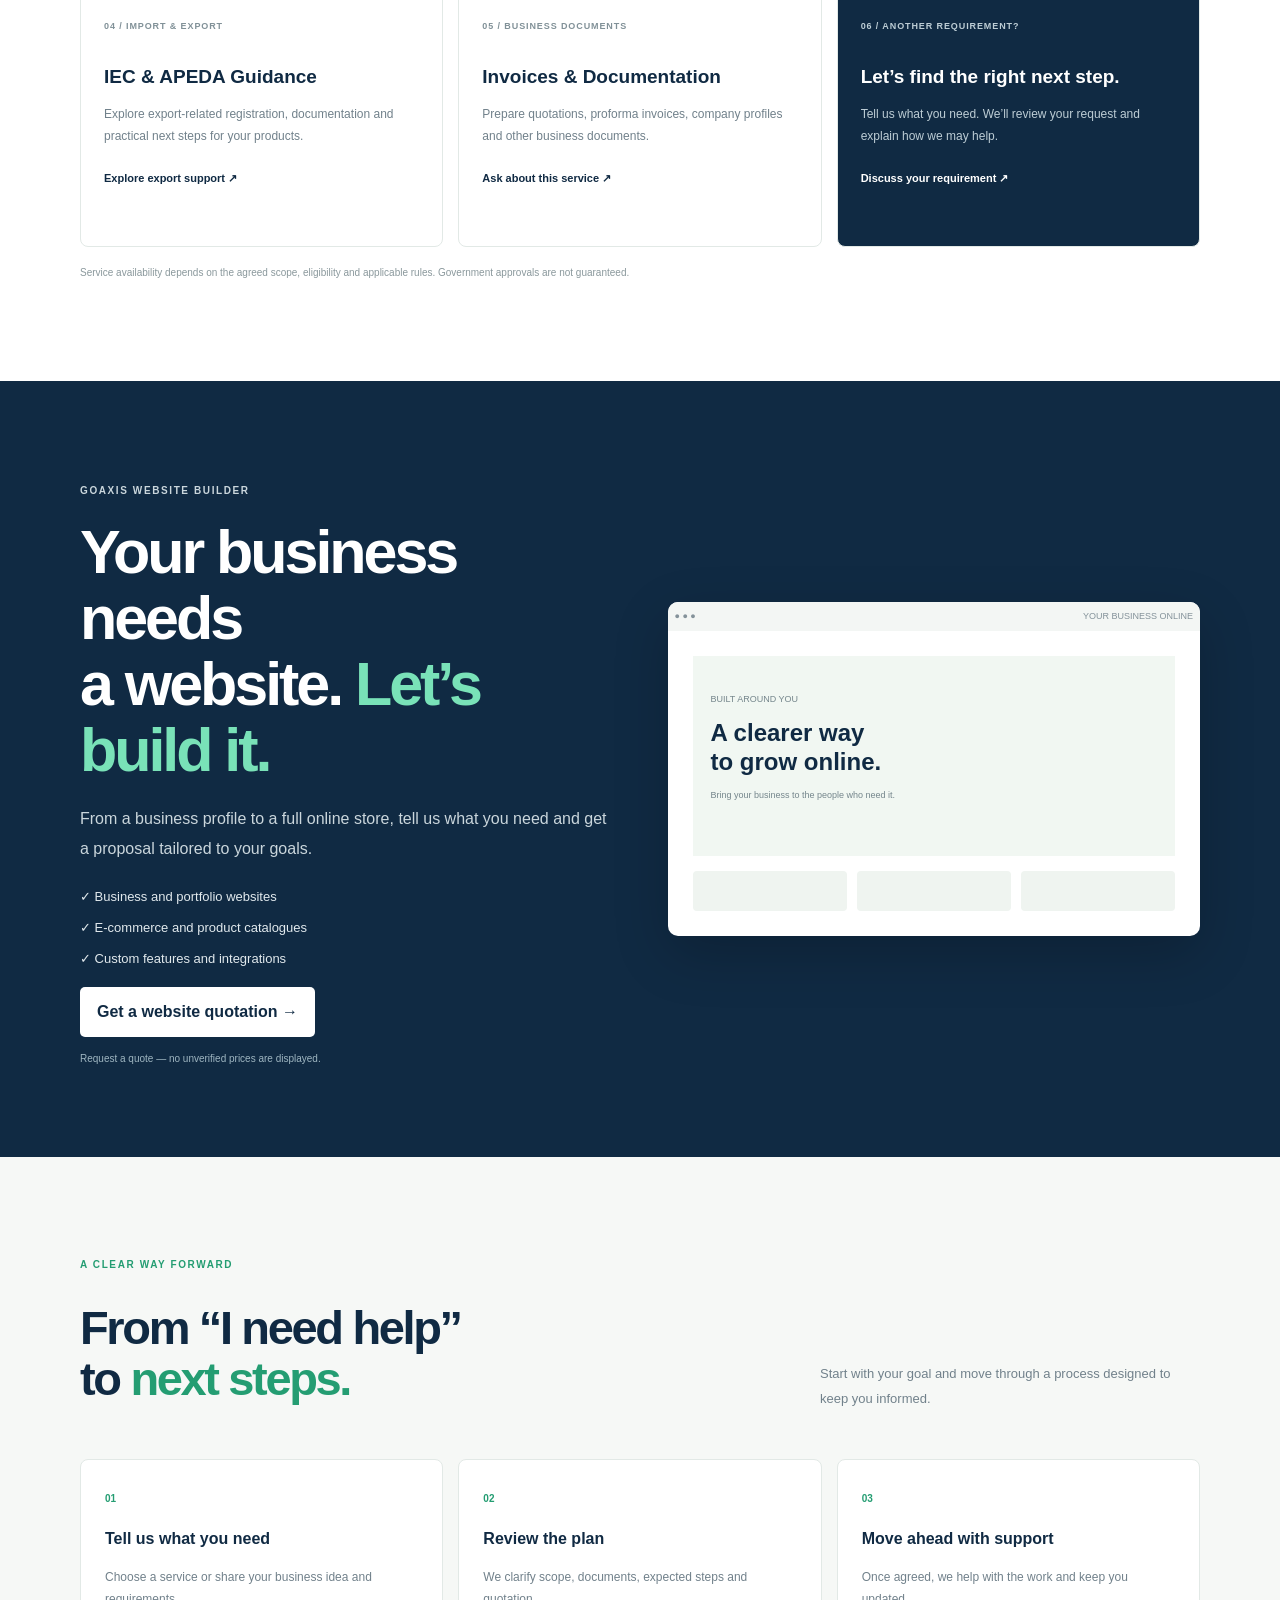
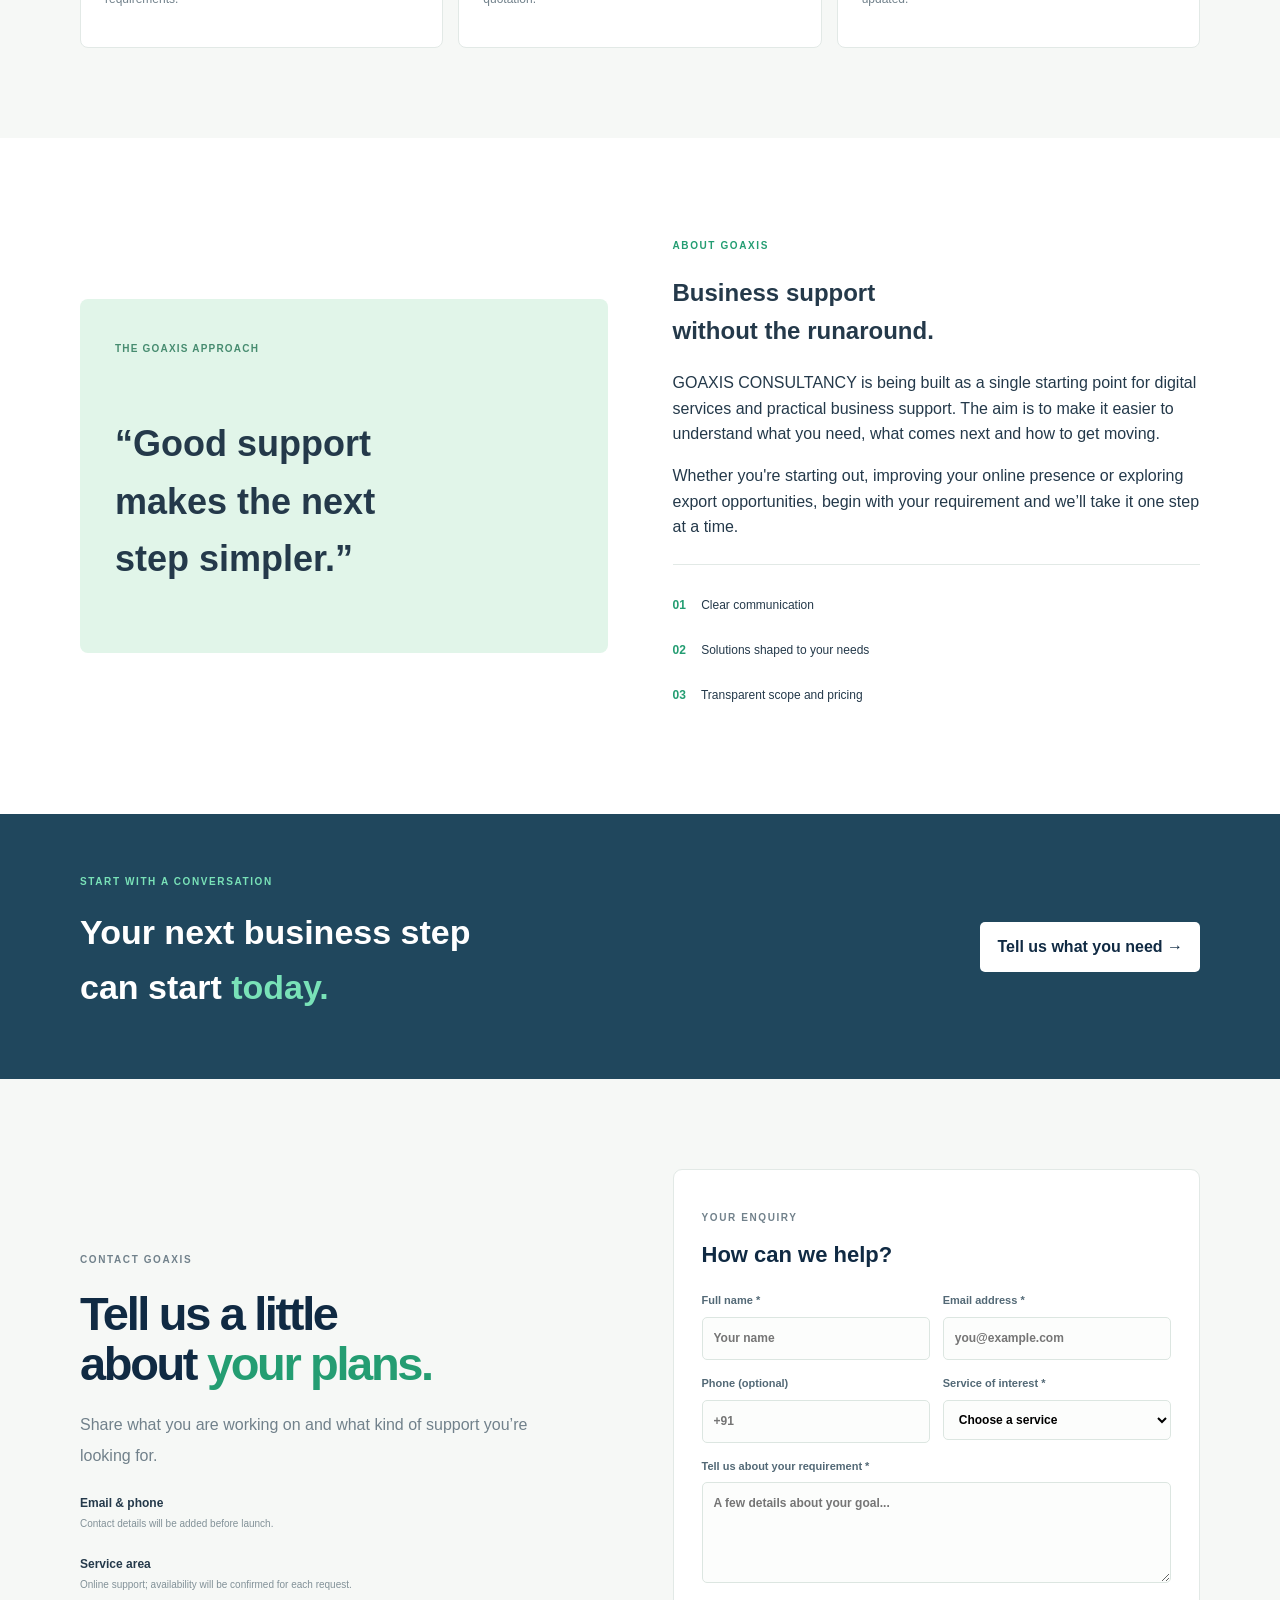
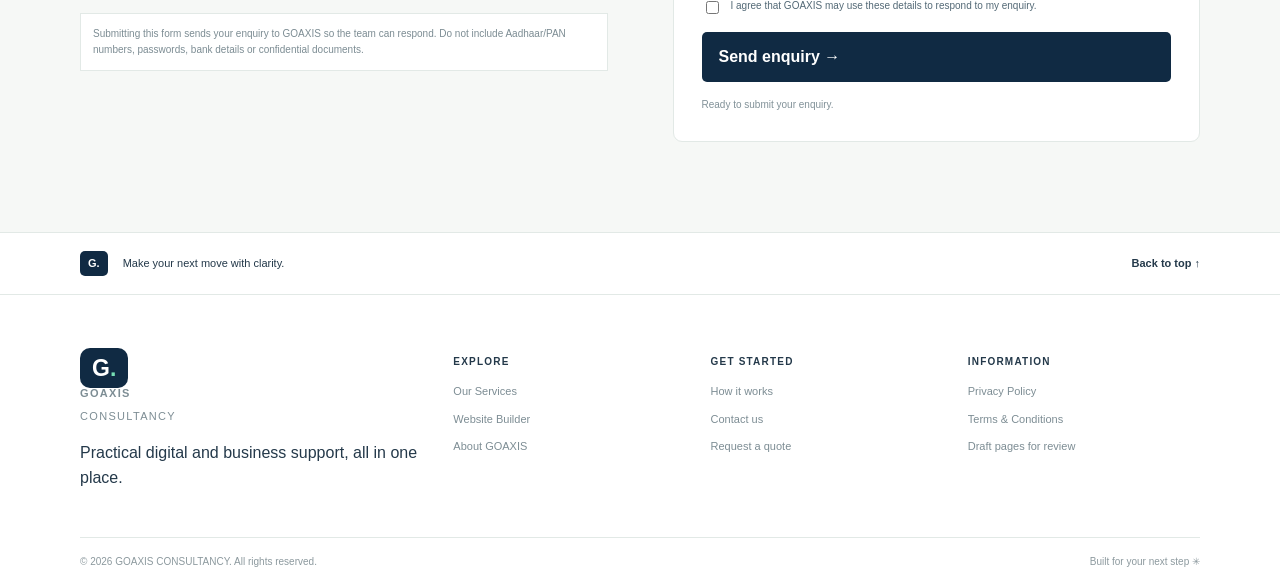
==== commit 07bb6a95: "feat: connect homepage enquiry form to GOAXIS API" ====
--- a/index.html
+++ b/index.html
@@ -8,6 +8,7 @@
 <title>GOAXIS CONSULTANCY — Build. Register. Grow.</title>
 <link rel="icon" href="assets/favicon.svg" type="image/svg+xml">
 <link rel="stylesheet" href="styles.css">
+<script src="part5.js" defer></script>
 <script src="app.js" defer></script>
 </head>
 <body>
@@ -83,13 +84,13 @@
   </div></div></section>
   <section class="cta"><div class="container cta-inner"><div><p class="eyebrow light">START WITH A CONVERSATION</p><h2>Your next business step<br>can start <em>today.</em></h2></div><a class="button button-white" href="#contact">Tell us what you need →</a></div></section>
   <section class="section-pad contact" id="contact"><div class="container contact-grid">
-    <div><p class="eyebrow">CONTACT GOAXIS</p><h2>Tell us a little<br>about <span>your plans.</span></h2><p>Share what you are working on and what kind of support you’re looking for.</p><div class="info"><strong>Email &amp; phone</strong><small>Contact details will be added before launch.</small></div><div class="info"><strong>Service area</strong><small>Online support; availability will be confirmed for each request.</small></div><div class="disclaimer-box">Your enquiry is submitted through the GOAXIS website backend when service bindings are configured.</div></div>
+    <div><p class="eyebrow">CONTACT GOAXIS</p><h2>Tell us a little<br>about <span>your plans.</span></h2><p>Share what you are working on and what kind of support you’re looking for.</p><div class="info"><strong>Email &amp; phone</strong><small>Contact details will be added before launch.</small></div><div class="info"><strong>Service area</strong><small>Online support; availability will be confirmed for each request.</small></div><div class="disclaimer-box">Submitting this form sends your enquiry to GOAXIS so the team can respond. Do not include Aadhaar/PAN numbers, passwords, bank details or confidential documents.</div></div>
     <div class="form-box"><p class="eyebrow">YOUR ENQUIRY</p><h3>How can we help?</h3><form id="enquiry-form">
       <div class="form-row"><label for="name">Full name *<input id="name" name="name" autocomplete="name" required maxlength="100" placeholder="Your name"></label><label for="email">Email address *<input id="email" name="email" type="email" autocomplete="email" required maxlength="150" placeholder="you@example.com"></label></div>
       <div class="form-row"><label for="phone">Phone (optional)<input id="phone" name="phone" type="tel" autocomplete="tel" placeholder="+91"></label><label for="service">Service of interest *<select id="service" name="service" required><option value="">Choose a service</option><option>Website Development</option><option>GST / Udyam Assistance</option><option>FSSAI Assistance</option><option>IEC / APEDA Guidance</option><option>Business Documentation</option><option>Other / Not sure yet</option></select></label></div>
       <label for="message">Tell us about your requirement *<textarea id="message" name="message" required maxlength="2000" rows="4" placeholder="A few details about your goal..."></textarea></label>
       <label class="consent"><input type="checkbox" name="consent" required><span>I agree that GOAXIS may use these details to respond to my enquiry.</span></label>
-      <button class="button form-submit" type="submit">Prepare enquiry →</button><p class="feedback" id="form-feedback" role="status" aria-live="polite">Submit to send your enquiry securely.</p>
+      <button class="button form-submit" type="submit">Send enquiry →</button><p class="feedback" id="form-feedback" role="status" aria-live="polite">Ready to submit your enquiry.</p>
     </form></div>
   </div></section>
   <section class="final"><div class="container"><strong>G.</strong><span>Make your next move with clarity.</span><a href="#home">Back to top ↑</a></div></section>
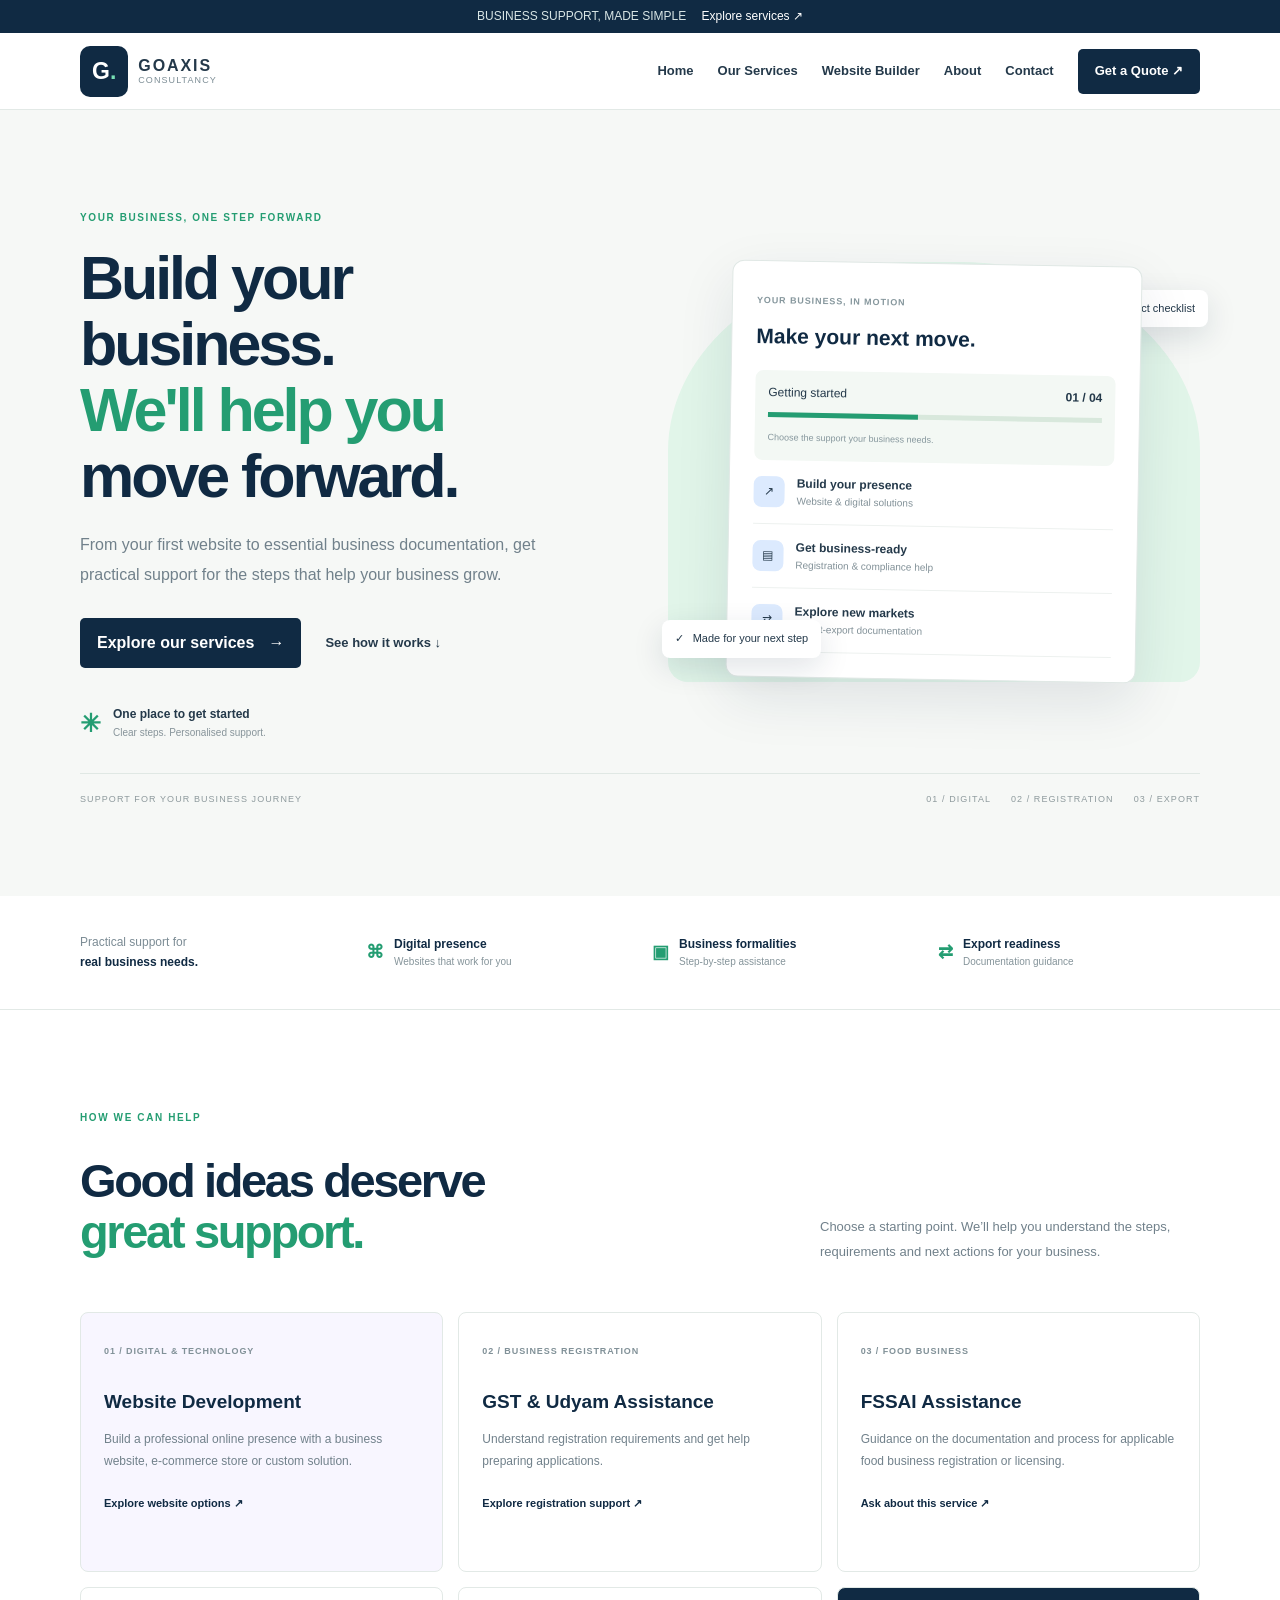
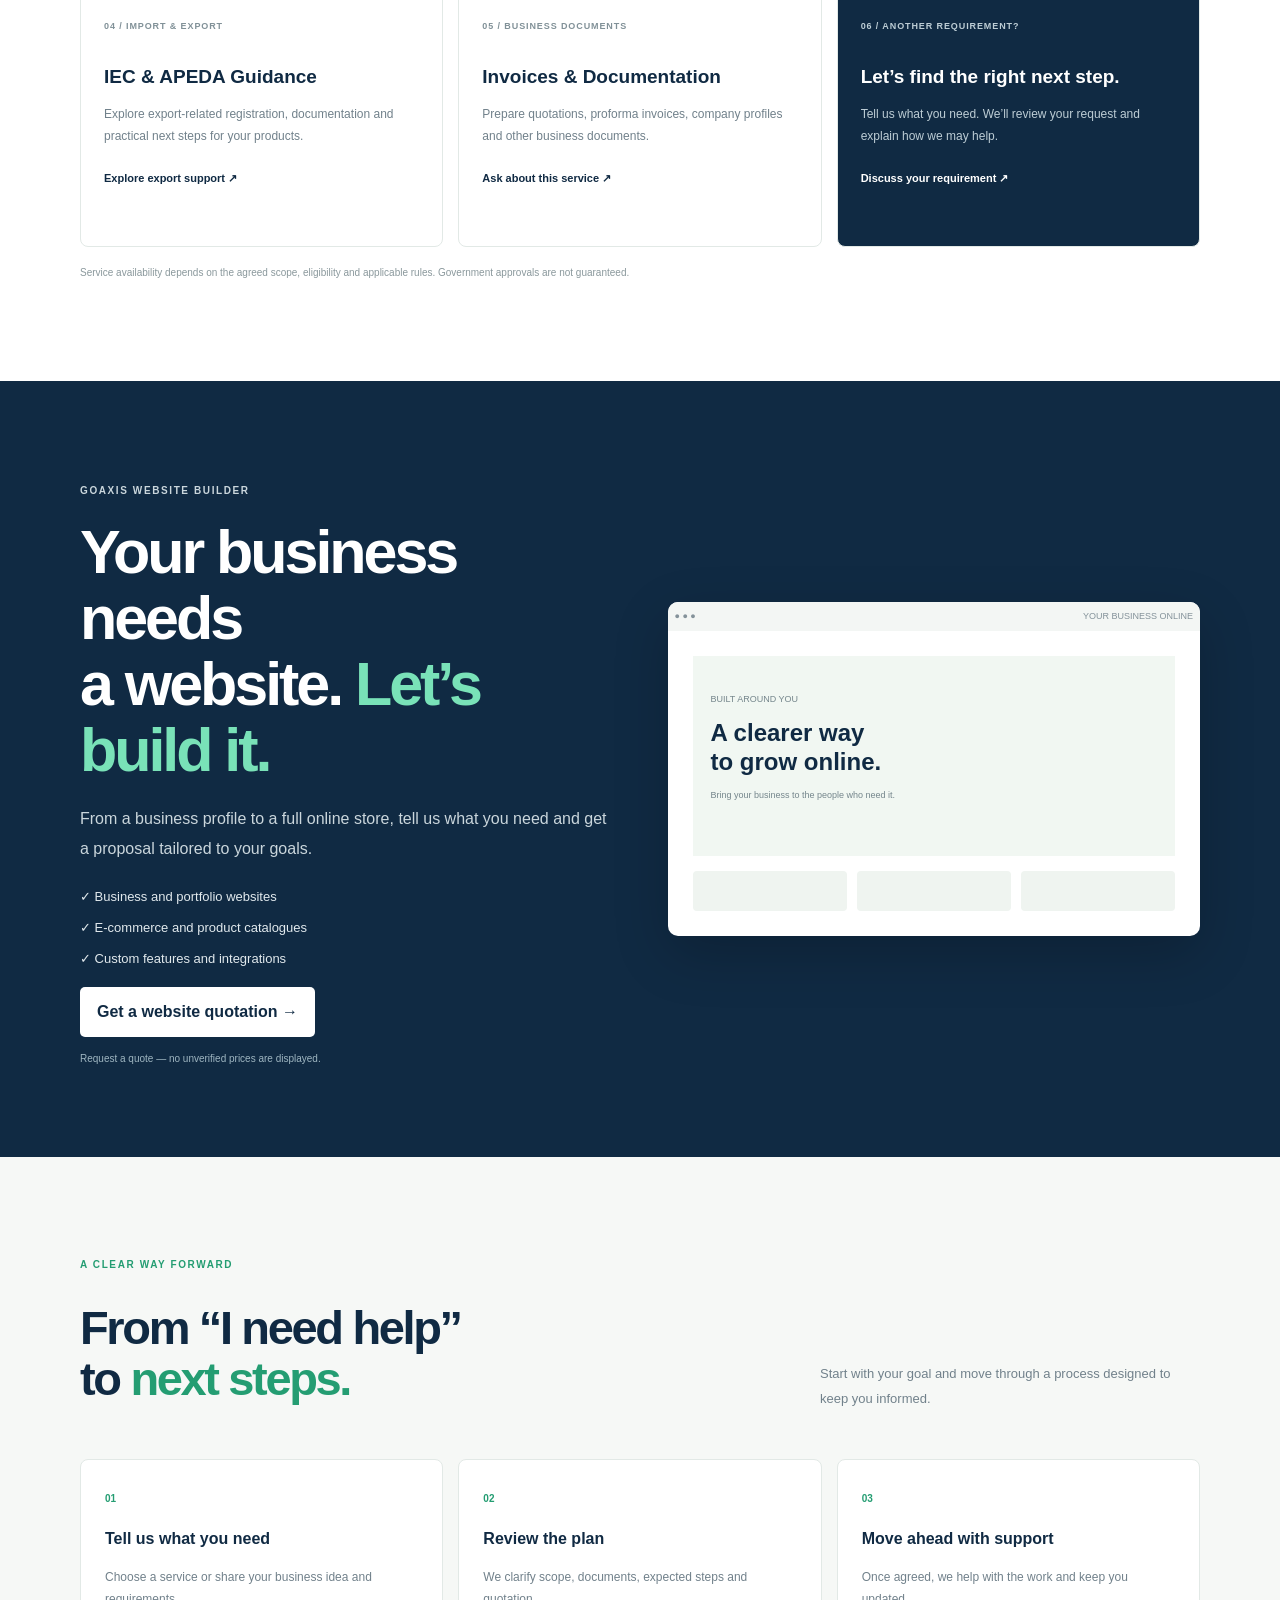
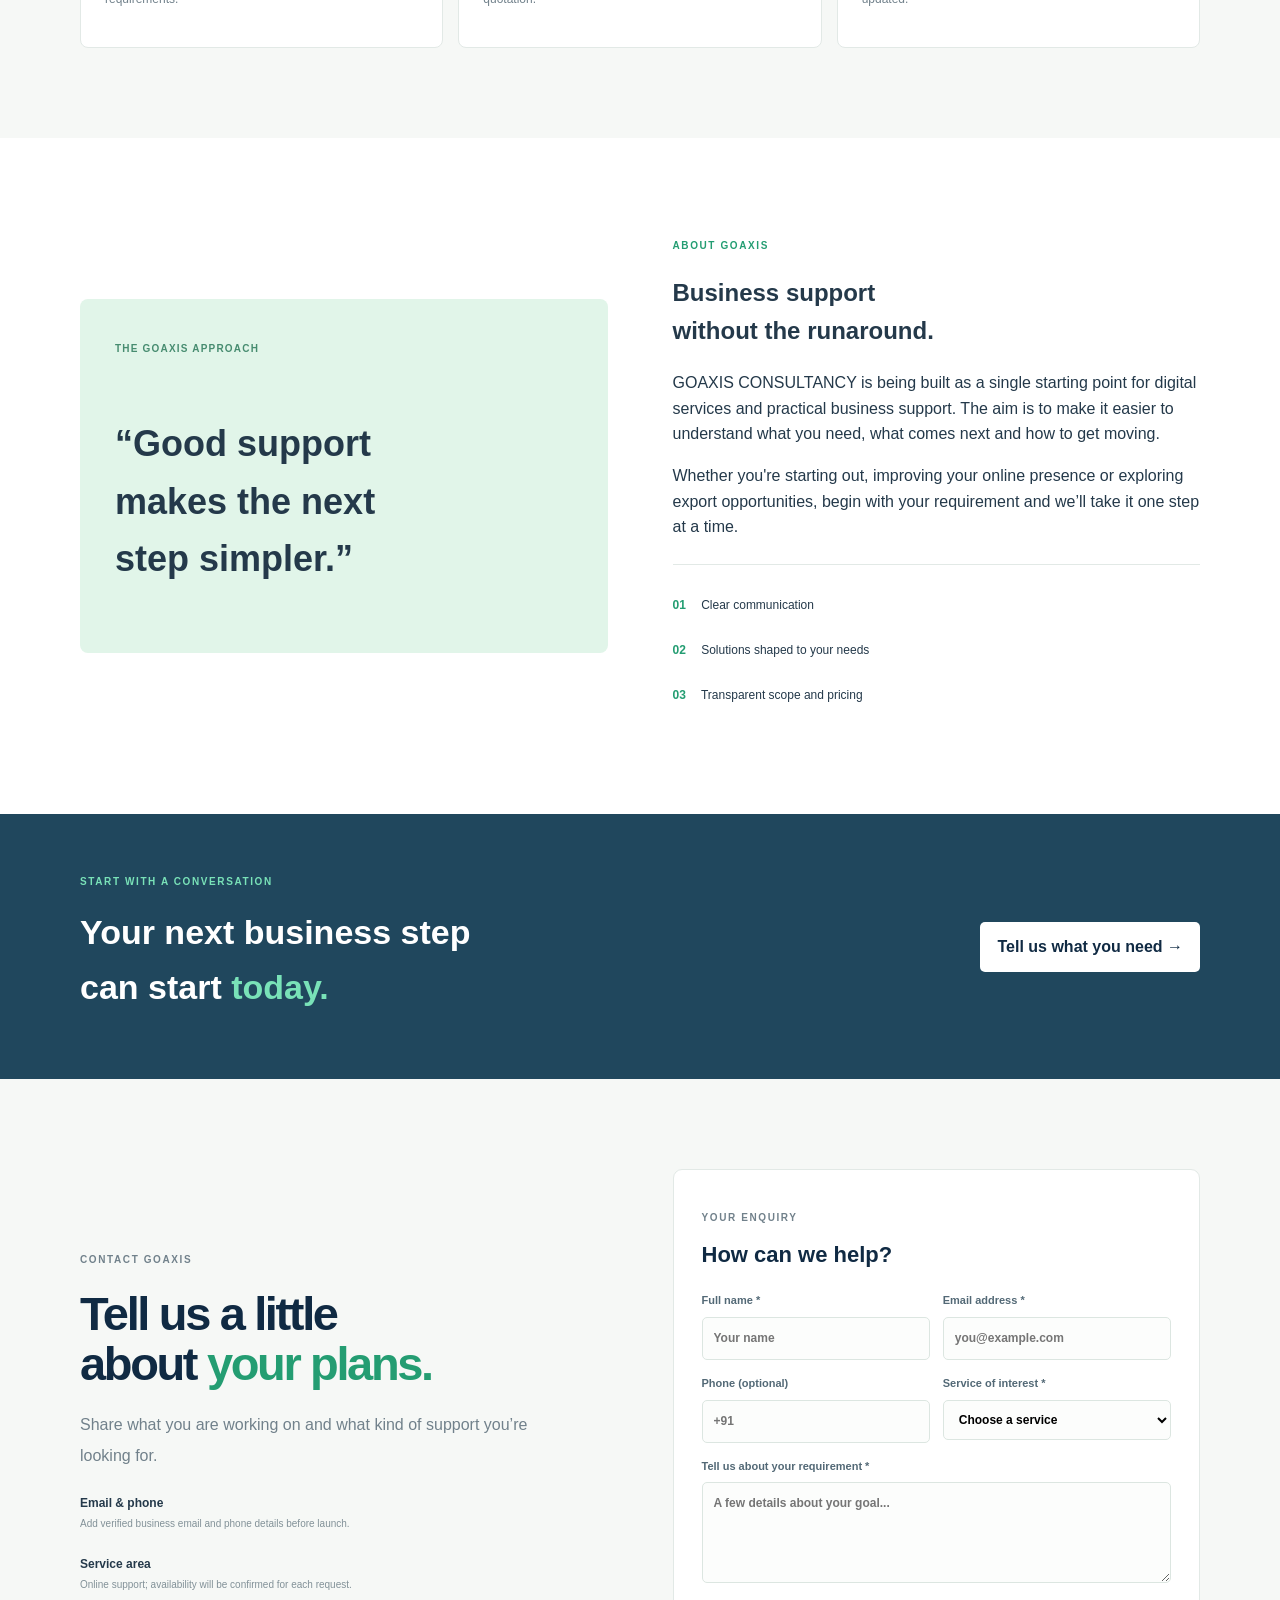
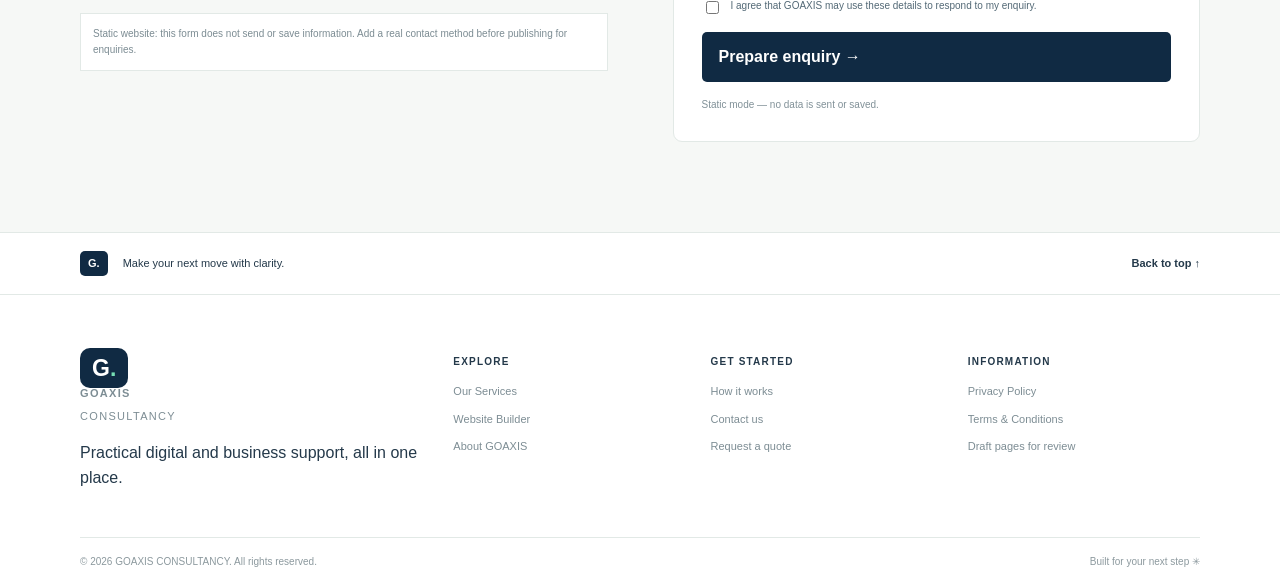
==== commit b69e73aa: "refactor: simplify GOAXIS for static Cloudflare Pages" ====
--- a/index.html
+++ b/index.html
@@ -8,7 +8,6 @@
 <title>GOAXIS CONSULTANCY — Build. Register. Grow.</title>
 <link rel="icon" href="assets/favicon.svg" type="image/svg+xml">
 <link rel="stylesheet" href="styles.css">
-<script src="part5.js" defer></script>
 <script src="app.js" defer></script>
 </head>
 <body>
@@ -19,7 +18,7 @@
     <a class="brand" href="#home" aria-label="GOAXIS Consultancy home"><span class="brand-mark">G<span>.</span></span><span class="brand-copy"><strong>GOAXIS</strong><small>CONSULTANCY</small></span></a>
     <button class="menu-toggle" type="button" aria-expanded="false" aria-controls="primary-nav" aria-label="Open navigation">☰</button>
     <nav class="nav-links" id="primary-nav" aria-label="Main navigation">
-      <a href="#home">Home</a><a href="services.html">Our Services</a><a href="website-builder.html">Website Builder</a><a href="#about">About</a><a href="#contact">Contact</a><a href="login.html">Customer Login</a><a class="nav-cta" href="#contact">Get a Quote ↗</a>
+      <a href="#home">Home</a><a href="services.html">Our Services</a><a href="website-builder.html">Website Builder</a><a href="#about">About</a><a href="#contact">Contact</a><a class="nav-cta" href="#contact">Get a Quote ↗</a>
     </nav>
   </div>
 </header>
@@ -84,13 +83,13 @@
   </div></div></section>
   <section class="cta"><div class="container cta-inner"><div><p class="eyebrow light">START WITH A CONVERSATION</p><h2>Your next business step<br>can start <em>today.</em></h2></div><a class="button button-white" href="#contact">Tell us what you need →</a></div></section>
   <section class="section-pad contact" id="contact"><div class="container contact-grid">
-    <div><p class="eyebrow">CONTACT GOAXIS</p><h2>Tell us a little<br>about <span>your plans.</span></h2><p>Share what you are working on and what kind of support you’re looking for.</p><div class="info"><strong>Email &amp; phone</strong><small>Contact details will be added before launch.</small></div><div class="info"><strong>Service area</strong><small>Online support; availability will be confirmed for each request.</small></div><div class="disclaimer-box">Submitting this form sends your enquiry to GOAXIS so the team can respond. Do not include Aadhaar/PAN numbers, passwords, bank details or confidential documents.</div></div>
+    <div><p class="eyebrow">CONTACT GOAXIS</p><h2>Tell us a little<br>about <span>your plans.</span></h2><p>Share what you are working on and what kind of support you’re looking for.</p><div class="info"><strong>Email &amp; phone</strong><small>Add verified business email and phone details before launch.</small></div><div class="info"><strong>Service area</strong><small>Online support; availability will be confirmed for each request.</small></div><div class="disclaimer-box">Static website: this form does not send or save information. Add a real contact method before publishing for enquiries.</div></div>
     <div class="form-box"><p class="eyebrow">YOUR ENQUIRY</p><h3>How can we help?</h3><form id="enquiry-form">
       <div class="form-row"><label for="name">Full name *<input id="name" name="name" autocomplete="name" required maxlength="100" placeholder="Your name"></label><label for="email">Email address *<input id="email" name="email" type="email" autocomplete="email" required maxlength="150" placeholder="you@example.com"></label></div>
       <div class="form-row"><label for="phone">Phone (optional)<input id="phone" name="phone" type="tel" autocomplete="tel" placeholder="+91"></label><label for="service">Service of interest *<select id="service" name="service" required><option value="">Choose a service</option><option>Website Development</option><option>GST / Udyam Assistance</option><option>FSSAI Assistance</option><option>IEC / APEDA Guidance</option><option>Business Documentation</option><option>Other / Not sure yet</option></select></label></div>
       <label for="message">Tell us about your requirement *<textarea id="message" name="message" required maxlength="2000" rows="4" placeholder="A few details about your goal..."></textarea></label>
       <label class="consent"><input type="checkbox" name="consent" required><span>I agree that GOAXIS may use these details to respond to my enquiry.</span></label>
-      <button class="button form-submit" type="submit">Send enquiry →</button><p class="feedback" id="form-feedback" role="status" aria-live="polite">Ready to submit your enquiry.</p>
+      <button class="button form-submit" type="submit">Prepare enquiry →</button><p class="feedback" id="form-feedback" role="status" aria-live="polite">Static mode — no data is sent or saved.</p>
     </form></div>
   </div></section>
   <section class="final"><div class="container"><strong>G.</strong><span>Make your next move with clarity.</span><a href="#home">Back to top ↑</a></div></section>
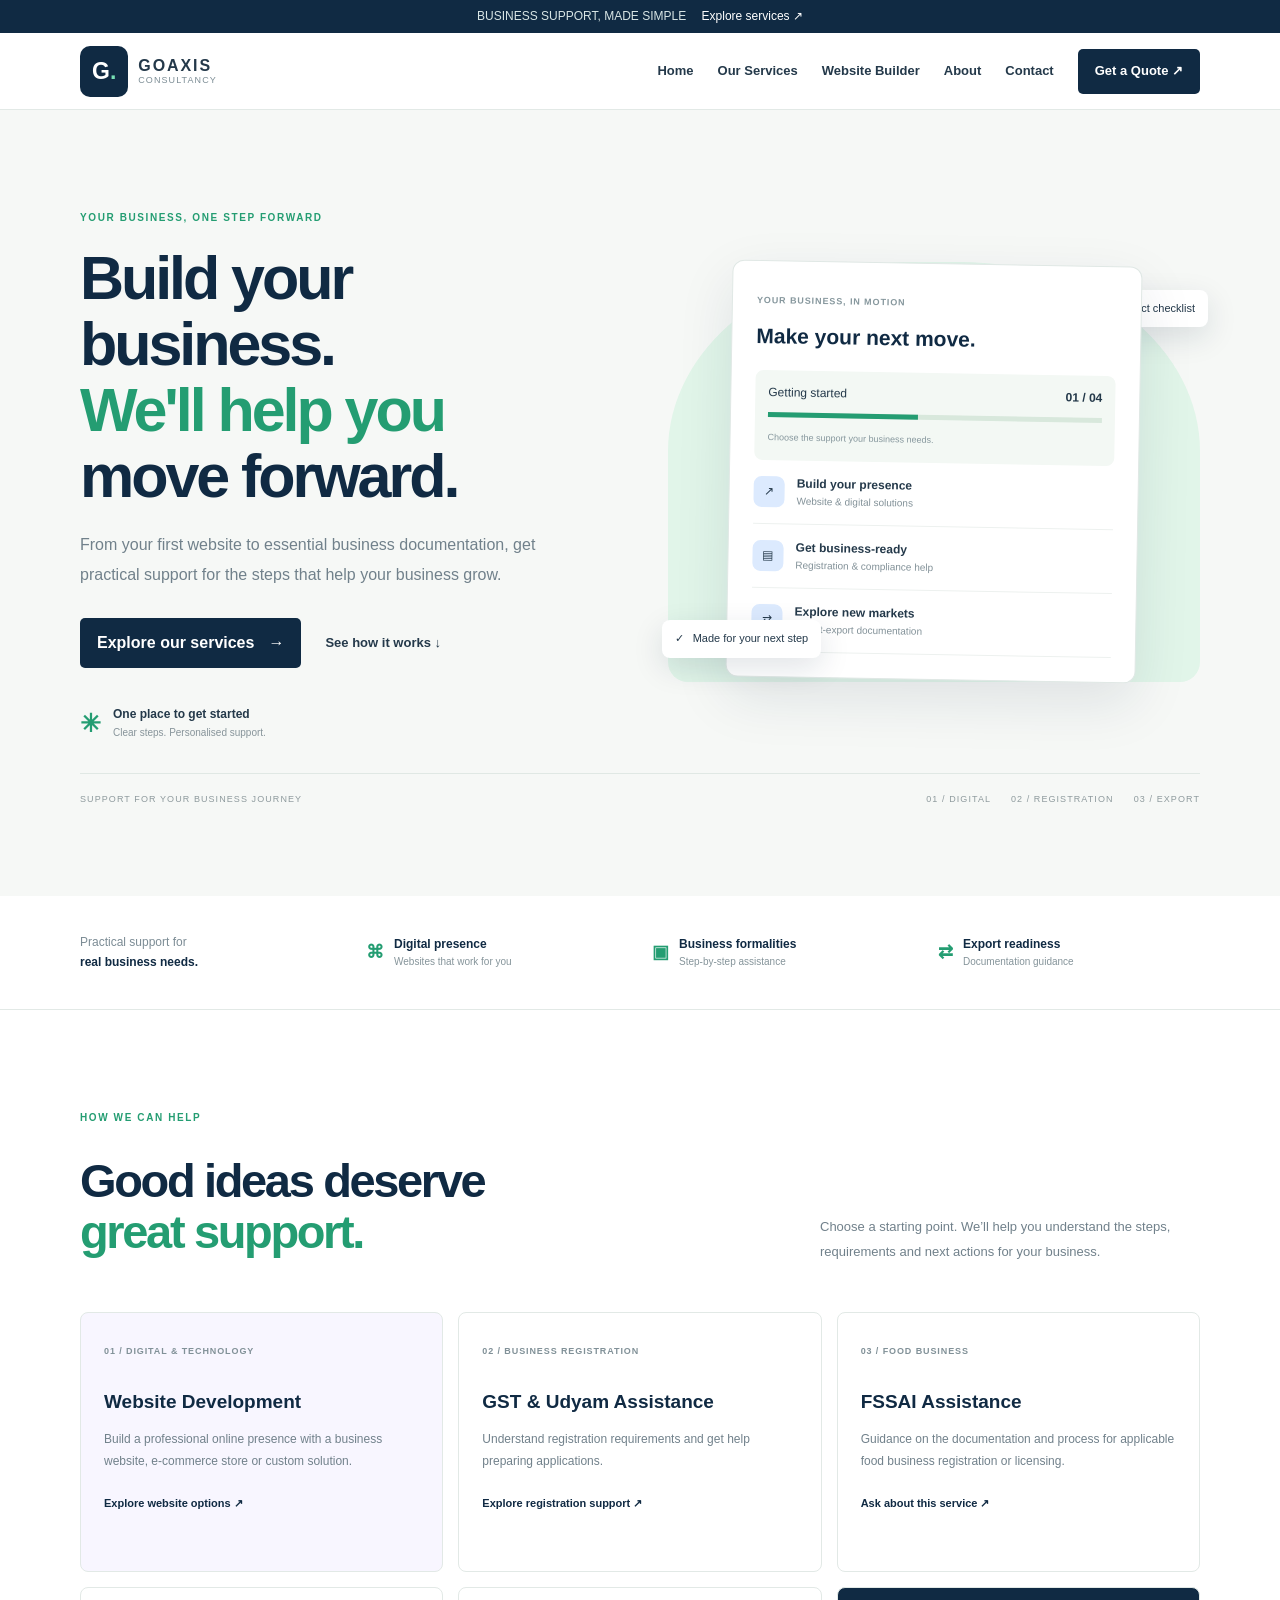
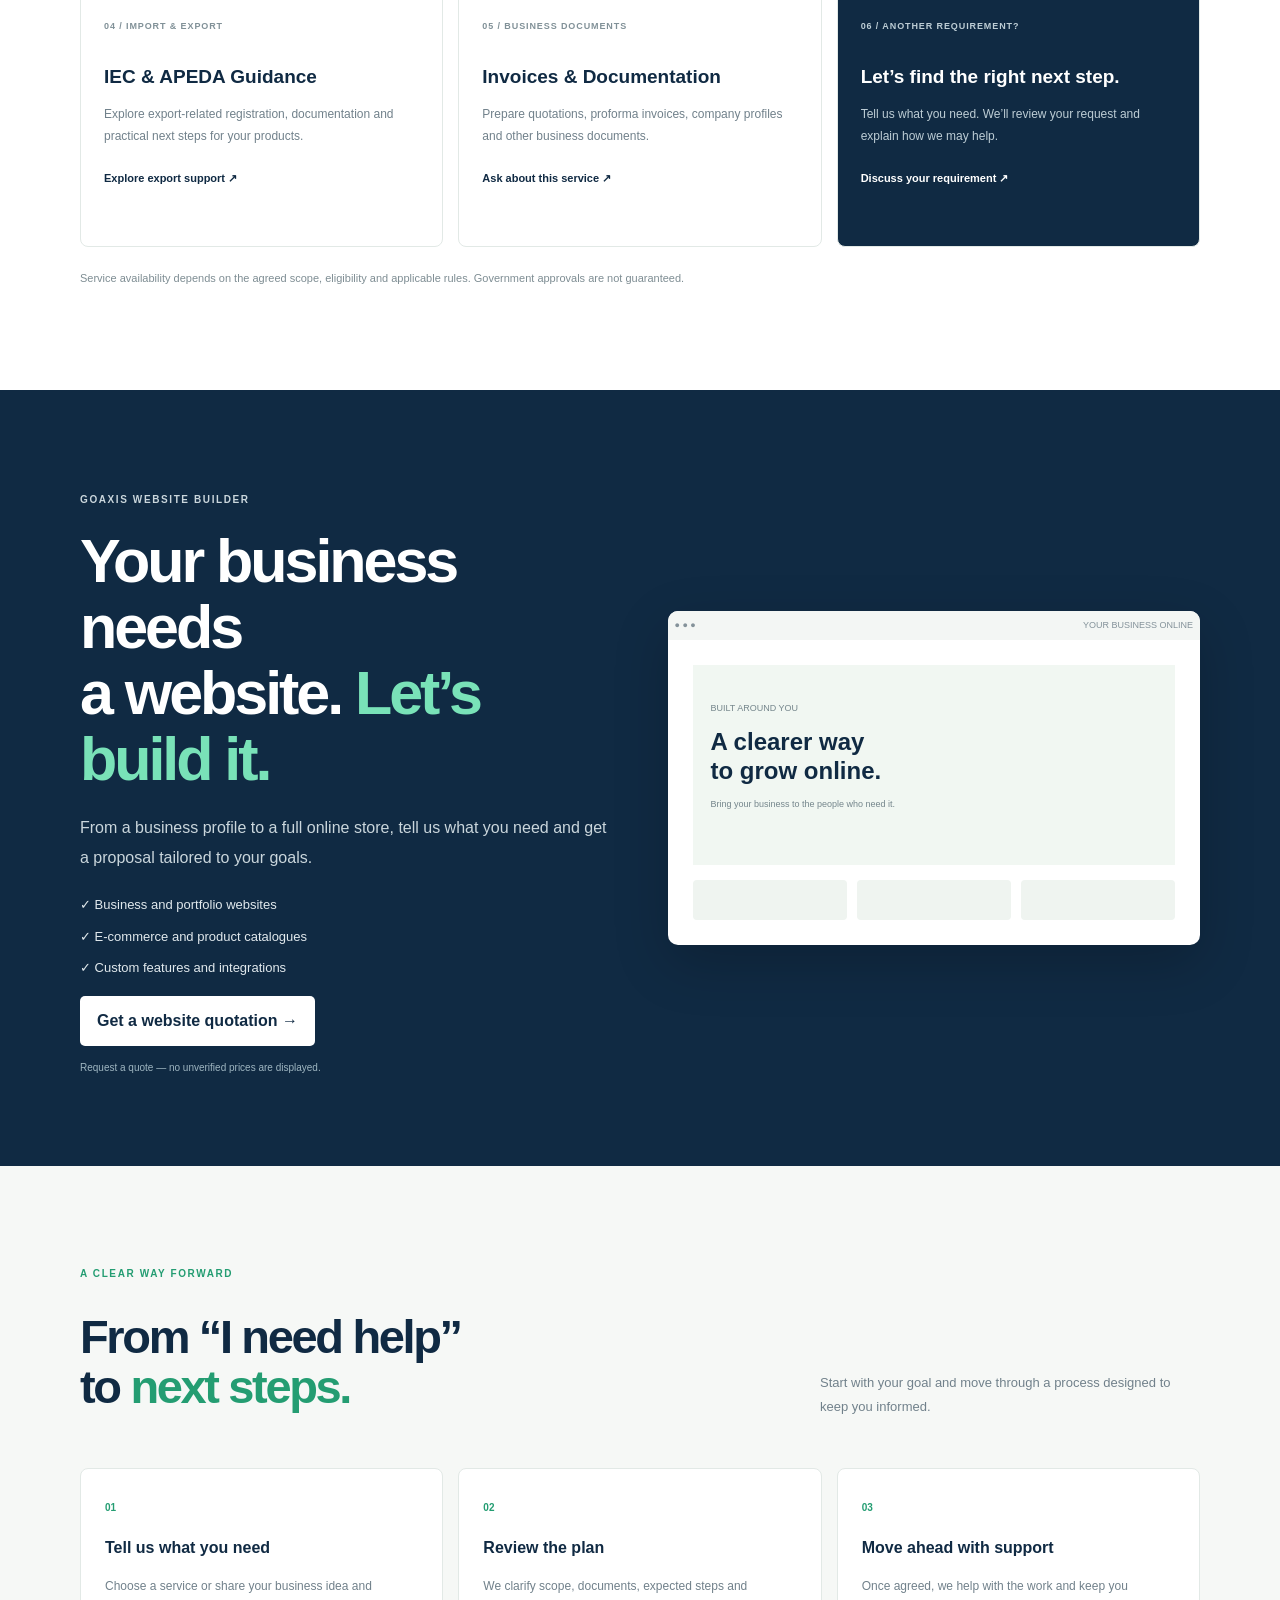
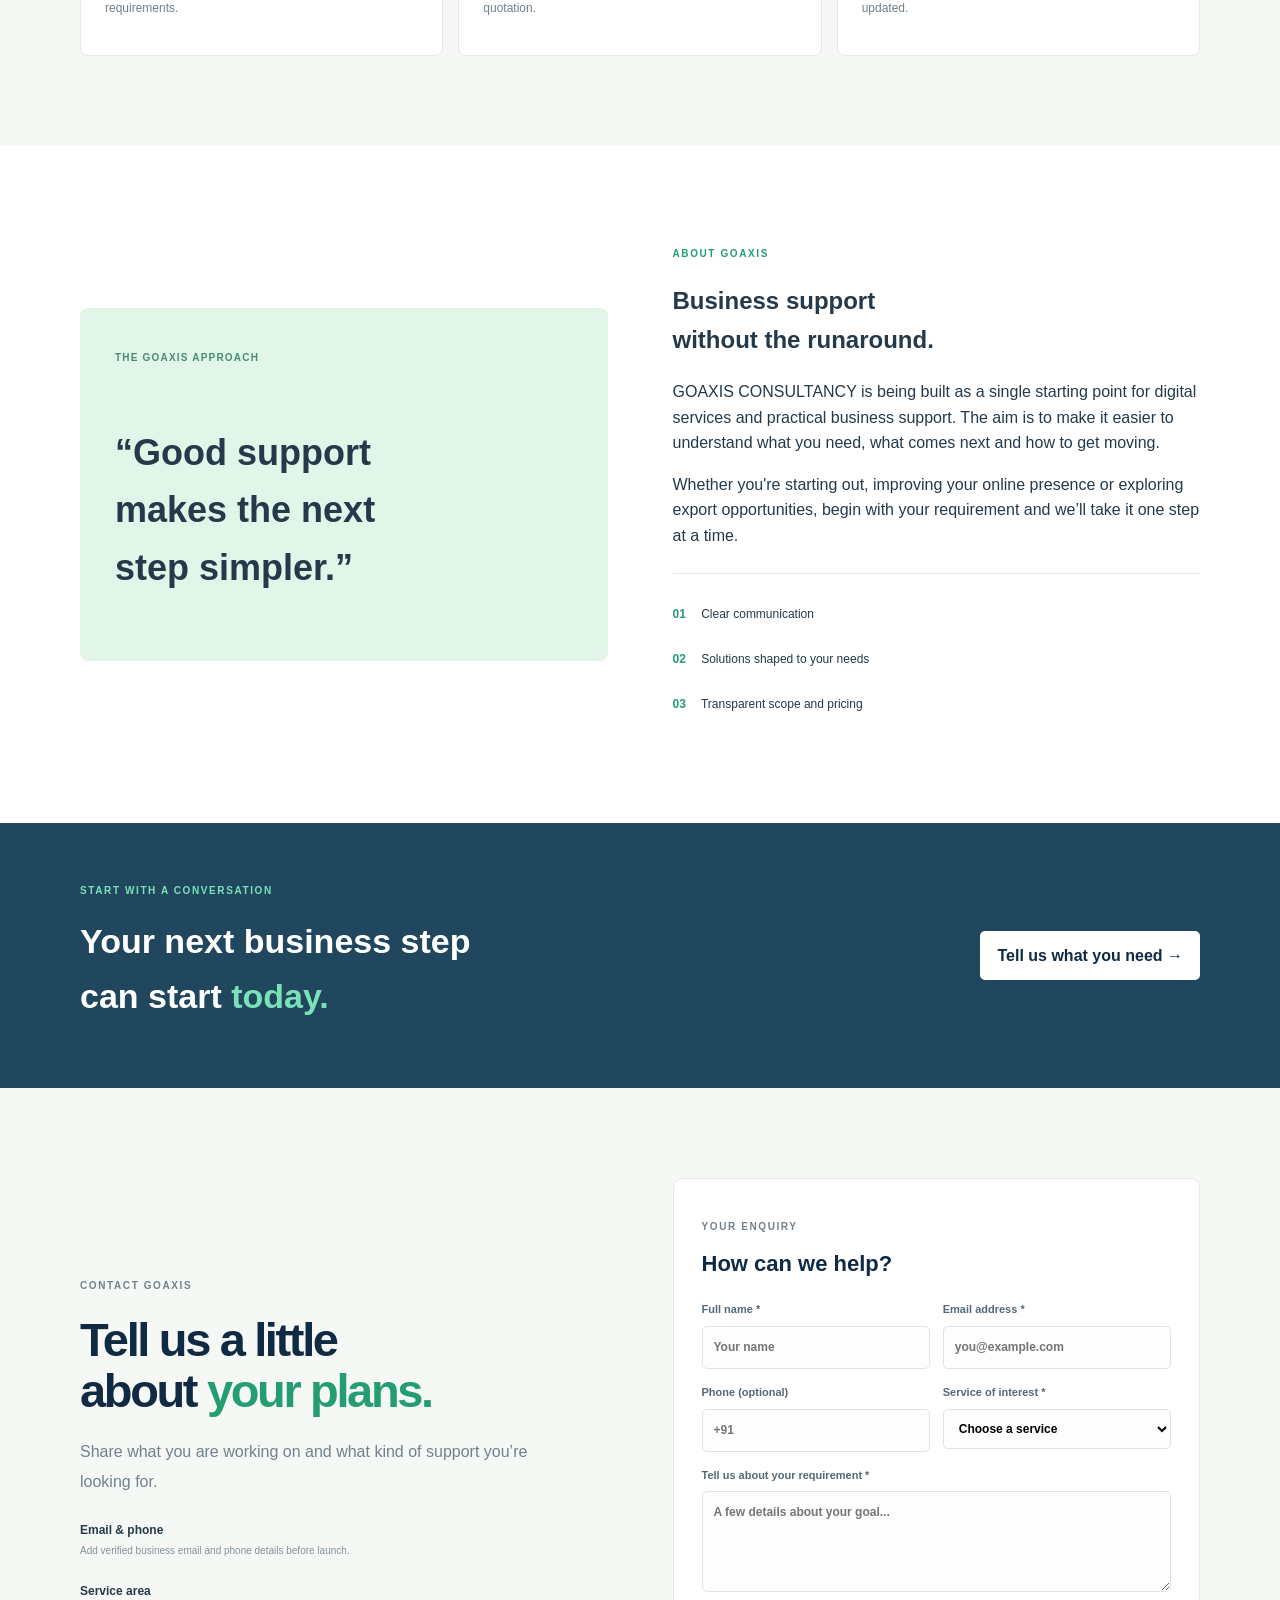
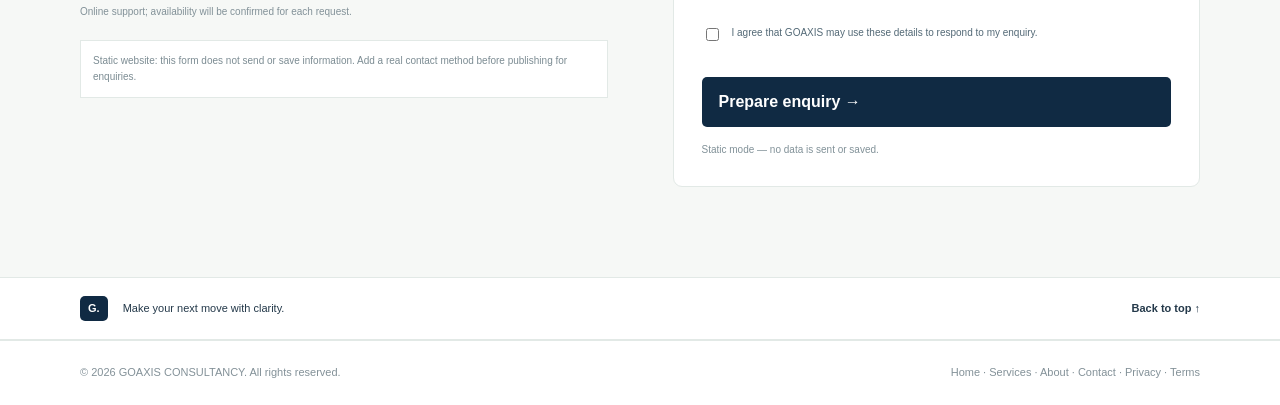
==== commit bbe588a6: "Standardize site navigation and footer across pages" ====
--- a/index.html
+++ b/index.html
@@ -8,18 +8,17 @@
 <title>GOAXIS CONSULTANCY — Build. Register. Grow.</title>
 <link rel="icon" href="assets/favicon.svg" type="image/svg+xml">
 <link rel="stylesheet" href="styles.css">
+<link rel="stylesheet" href="part2.css">
 <script src="app.js" defer></script>
 </head>
 <body>
 <a class="skip-link" href="#main">Skip to content</a>
-<div class="announcement">BUSINESS SUPPORT, MADE SIMPLE <a href="#services">Explore services ↗</a></div>
+<div class="announcement">BUSINESS SUPPORT, MADE SIMPLE <a href="services.html">Explore services ↗</a></div>
 <header class="site-header">
   <div class="container nav-wrap">
-    <a class="brand" href="#home" aria-label="GOAXIS Consultancy home"><span class="brand-mark">G<span>.</span></span><span class="brand-copy"><strong>GOAXIS</strong><small>CONSULTANCY</small></span></a>
+    <a class="brand" href="index.html" aria-label="GOAXIS Consultancy home"><span class="brand-mark">G<span>.</span></span><span class="brand-copy"><strong>GOAXIS</strong><small>CONSULTANCY</small></span></a>
     <button class="menu-toggle" type="button" aria-expanded="false" aria-controls="primary-nav" aria-label="Open navigation">☰</button>
-    <nav class="nav-links" id="primary-nav" aria-label="Main navigation">
-      <a href="#home">Home</a><a href="services.html">Our Services</a><a href="website-builder.html">Website Builder</a><a href="#about">About</a><a href="#contact">Contact</a><a class="nav-cta" href="#contact">Get a Quote ↗</a>
-    </nav>
+    <nav class="nav-links" id="primary-nav" aria-label="Main navigation"><a href="index.html" aria-current="page">Home</a><a href="services.html">Our Services</a><a href="website-builder.html">Website Builder</a><a href="about.html">About</a><a href="contact.html">Contact</a><a class="nav-cta" href="contact.html">Get a Quote ↗</a></nav>
   </div>
 </header>
 <main id="main">
@@ -94,10 +93,10 @@
   </div></section>
   <section class="final"><div class="container"><strong>G.</strong><span>Make your next move with clarity.</span><a href="#home">Back to top ↑</a></div></section>
 </main>
-<footer><div class="container footer-grid">
-  <div><a class="brand" href="#home"><span class="brand-mark">G<span>.</span></span><span class="brand-copy"><strong>GOAXIS</strong><small>CONSULTANCY</small></span></a><p>Practical digital and business support, all in one place.</p></div>
-  <div><h4>EXPLORE</h4><a href="services.html">Our Services</a><a href="website-builder.html">Website Builder</a><a href="#about">About GOAXIS</a></div>
-  <div><h4>GET STARTED</h4><a href="#how-it-works">How it works</a><a href="#contact">Contact us</a><a href="#contact">Request a quote</a></div>
-  <div><h4>INFORMATION</h4><a href="privacy.html">Privacy Policy</a><a href="terms.html">Terms &amp; Conditions</a><small>Draft pages for review</small></div>
-</div><div class="container foot-bottom"><span>© <span id="current-year">2026</span> GOAXIS CONSULTANCY. All rights reserved.</span><span>Built for your next step ✳</span></div></footer>
+<footer class="site-footer">
+  <div class="container footer-bottom">
+    <span>© <span id="current-year">2026</span> GOAXIS CONSULTANCY. All rights reserved.</span>
+    <span><a href="index.html">Home</a> · <a href="services.html">Services</a> · <a href="about.html">About</a> · <a href="contact.html">Contact</a> · <a href="privacy.html">Privacy</a> · <a href="terms.html">Terms</a></span>
+  </div>
+</footer>
 </body></html>
--- a/part2.css
+++ b/part2.css
@@ -0,0 +1 @@
+.p2-hero{background:var(--paper);padding:76px 0 70px}.p2-hero .container{max-width:1120px}.p2-hero h1{font-size:clamp(38px,5vw,60px);line-height:1.08;letter-spacing:-.05em;color:var(--navy);margin:18px 0}.p2-hero h1 span,.detail-grid h2 span{color:var(--mint)}.p2-hero>div>p:not(.eyebrow){max-width:690px;color:#71818b;line-height:1.9}.p2-hero.compact{padding:48px 0}.back-link{font-size:12px;font-weight:800;color:var(--mint)}.price-note{display:inline-block;background:#fff;border:1px solid var(--line);border-radius:8px;padding:13px 17px;margin-top:15px;font-size:13px}.price-note small{color:#7a8b92}.service-catalogue .card{min-height:240px}.disclaimer{font-size:11px;color:#7e8d93;line-height:1.8;margin-top:22px}.p2-cta{background:#e7f5ed;padding:38px 0}.p2-cta .container{display:flex;align-items:center;justify-content:space-between;gap:30px}.p2-cta h2{color:var(--navy);margin:5px 0}.p2-cta p:not(.eyebrow){color:#71818b;font-size:13px}.detail-grid{display:grid;grid-template-columns:minmax(0,1fr) minmax(320px,.9fr);gap:55px;align-items:start}.detail-grid h2{font-size:clamp(32px,4vw,44px);line-height:1.12;letter-spacing:-.04em;color:var(--navy)}.scope-list{margin:25px 0}.scope-item{padding:15px 0;border-bottom:1px solid var(--line)}.scope-item strong{color:var(--navy);display:block}.scope-item p{margin:4px 0 0;color:#71818b;font-size:13px}.notice{border-left:3px solid var(--mint);background:#f2f8f4;padding:17px 20px;margin-top:25px;font-size:13px}.notice p{margin-bottom:0;color:#71818b;line-height:1.8}.p2-form{border:1px solid var(--line);border-radius:10px;padding:27px;background:#fff;box-shadow:0 15px 45px #102a4308}.p2-form h2{font-size:26px;letter-spacing:-.03em;color:var(--navy);margin:6px 0 10px}.form-intro,.form-small{font-size:11px;color:#819198;line-height:1.7}.p2-form label:not(.consent){display:block;font-size:12px;font-weight:700;color:var(--navy);margin:15px 0 6px}.p2-form input:not([type=checkbox]),.p2-form select,.p2-form textarea{width:100%;border:1px solid #dce5e1;border-radius:5px;padding:11px 12px;color:var(--ink);background:#fff;min-height:43px}.p2-form textarea{resize:vertical}.p2-form input:focus,.p2-form select:focus,.p2-form textarea:focus{outline:2px solid #8bd7b6;outline-offset:1px}.consent{display:flex;gap:10px;align-items:flex-start;font-size:11px;color:#667982;margin:18px 0}.consent input{margin-top:3px}.form-feedback{display:none;background:#eff8f2;border-radius:5px;padding:12px;font-size:12px;color:#176544;line-height:1.7}.form-feedback.is-visible{display:block}.package-cards .card{display:flex;flex-direction:column;align-items:flex-start}.package-cards ul{font-size:12px;color:#71818b;padding-left:19px;line-height:1.9}.package-price{font-weight:800;color:var(--navy);font-size:12px;margin-top:auto}.package-select{margin-top:8px;border:0;cursor:pointer;font-size:12px}.card-dark .package-price{color:#fff}.card-dark .package-select{background:#fff;color:var(--navy)}.site-footer{border-top:1px solid var(--line);padding:23px 0}.footer-bottom{display:flex;justify-content:space-between;gap:20px;color:#839198;font-size:11px}.footer-bottom a:hover{color:var(--mint)}@media(max-width:800px){.detail-grid{grid-template-columns:1fr;gap:30px}.p2-cta .container{align-items:flex-start;flex-direction:column}.package-cards{grid-template-columns:1fr}.p2-form{padding:20px}.p2-hero{padding:55px 0}.footer-bottom{flex-direction:column;gap:8px}}
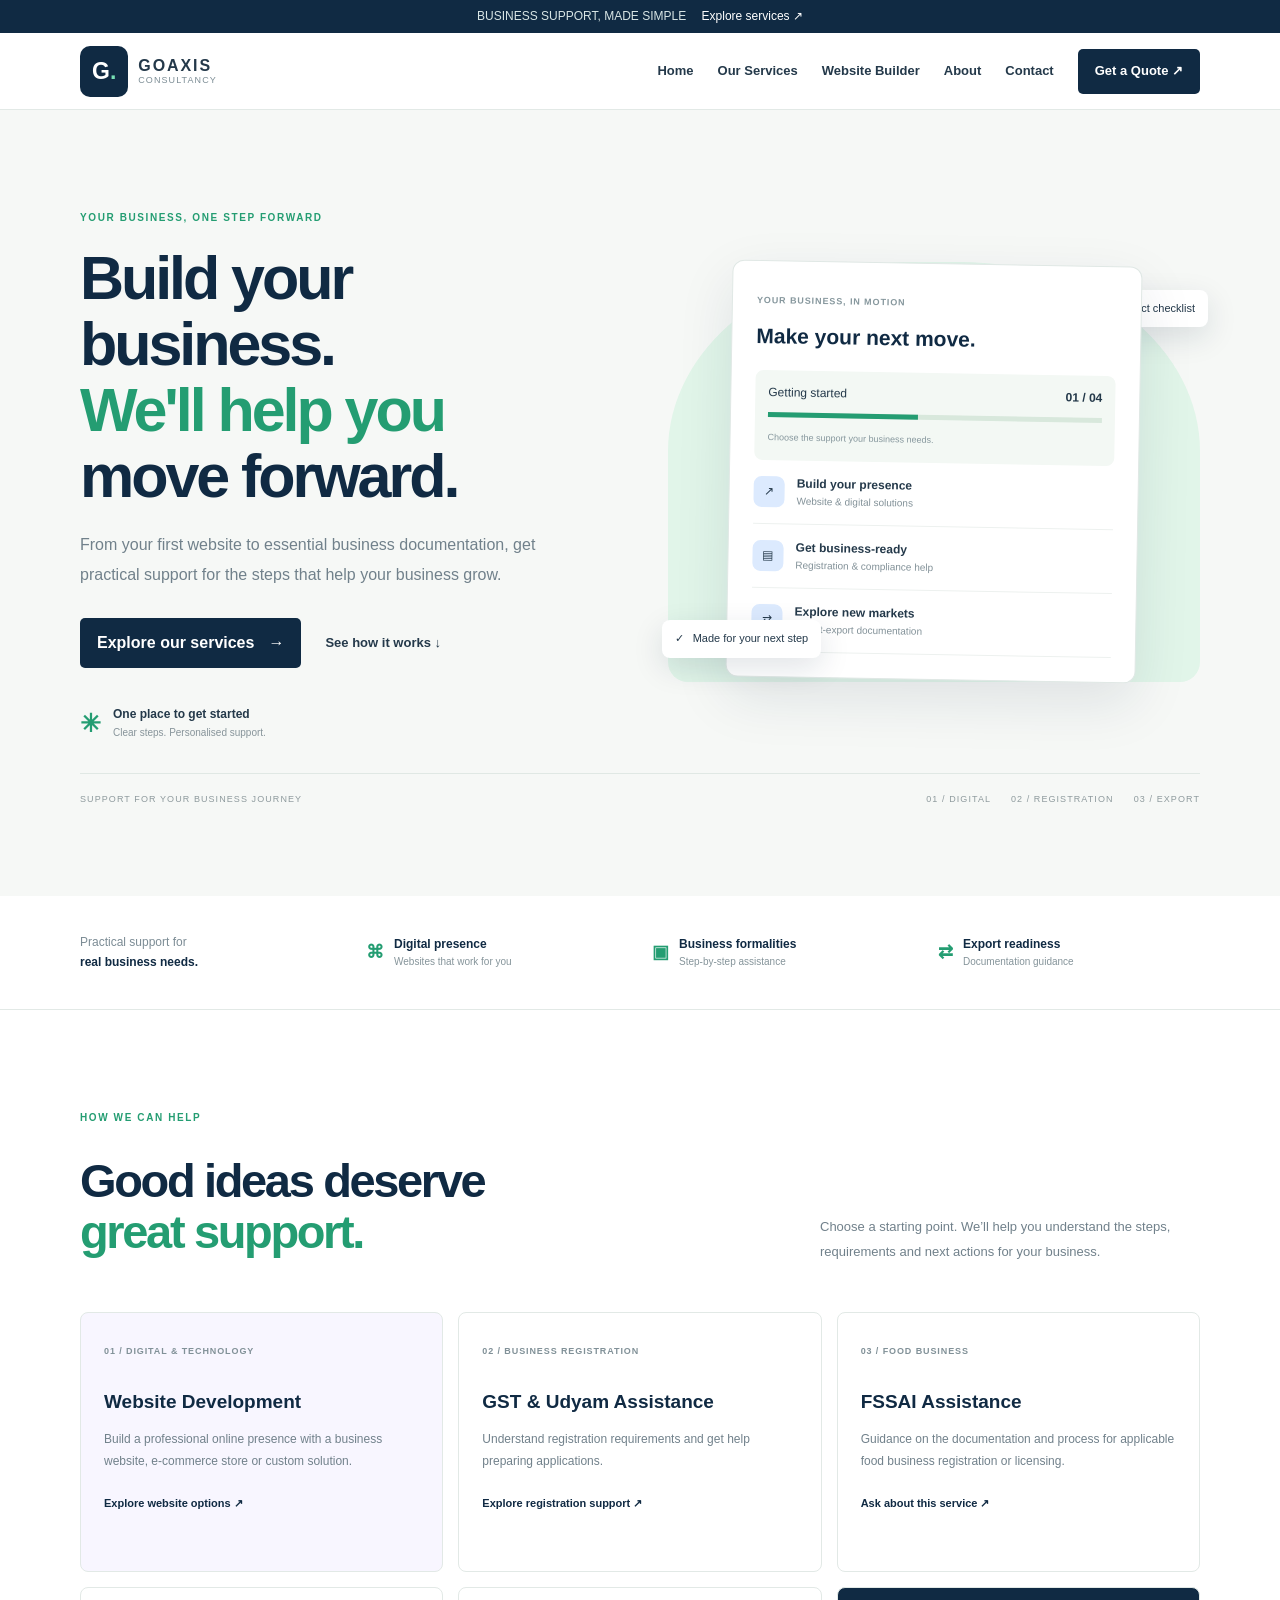
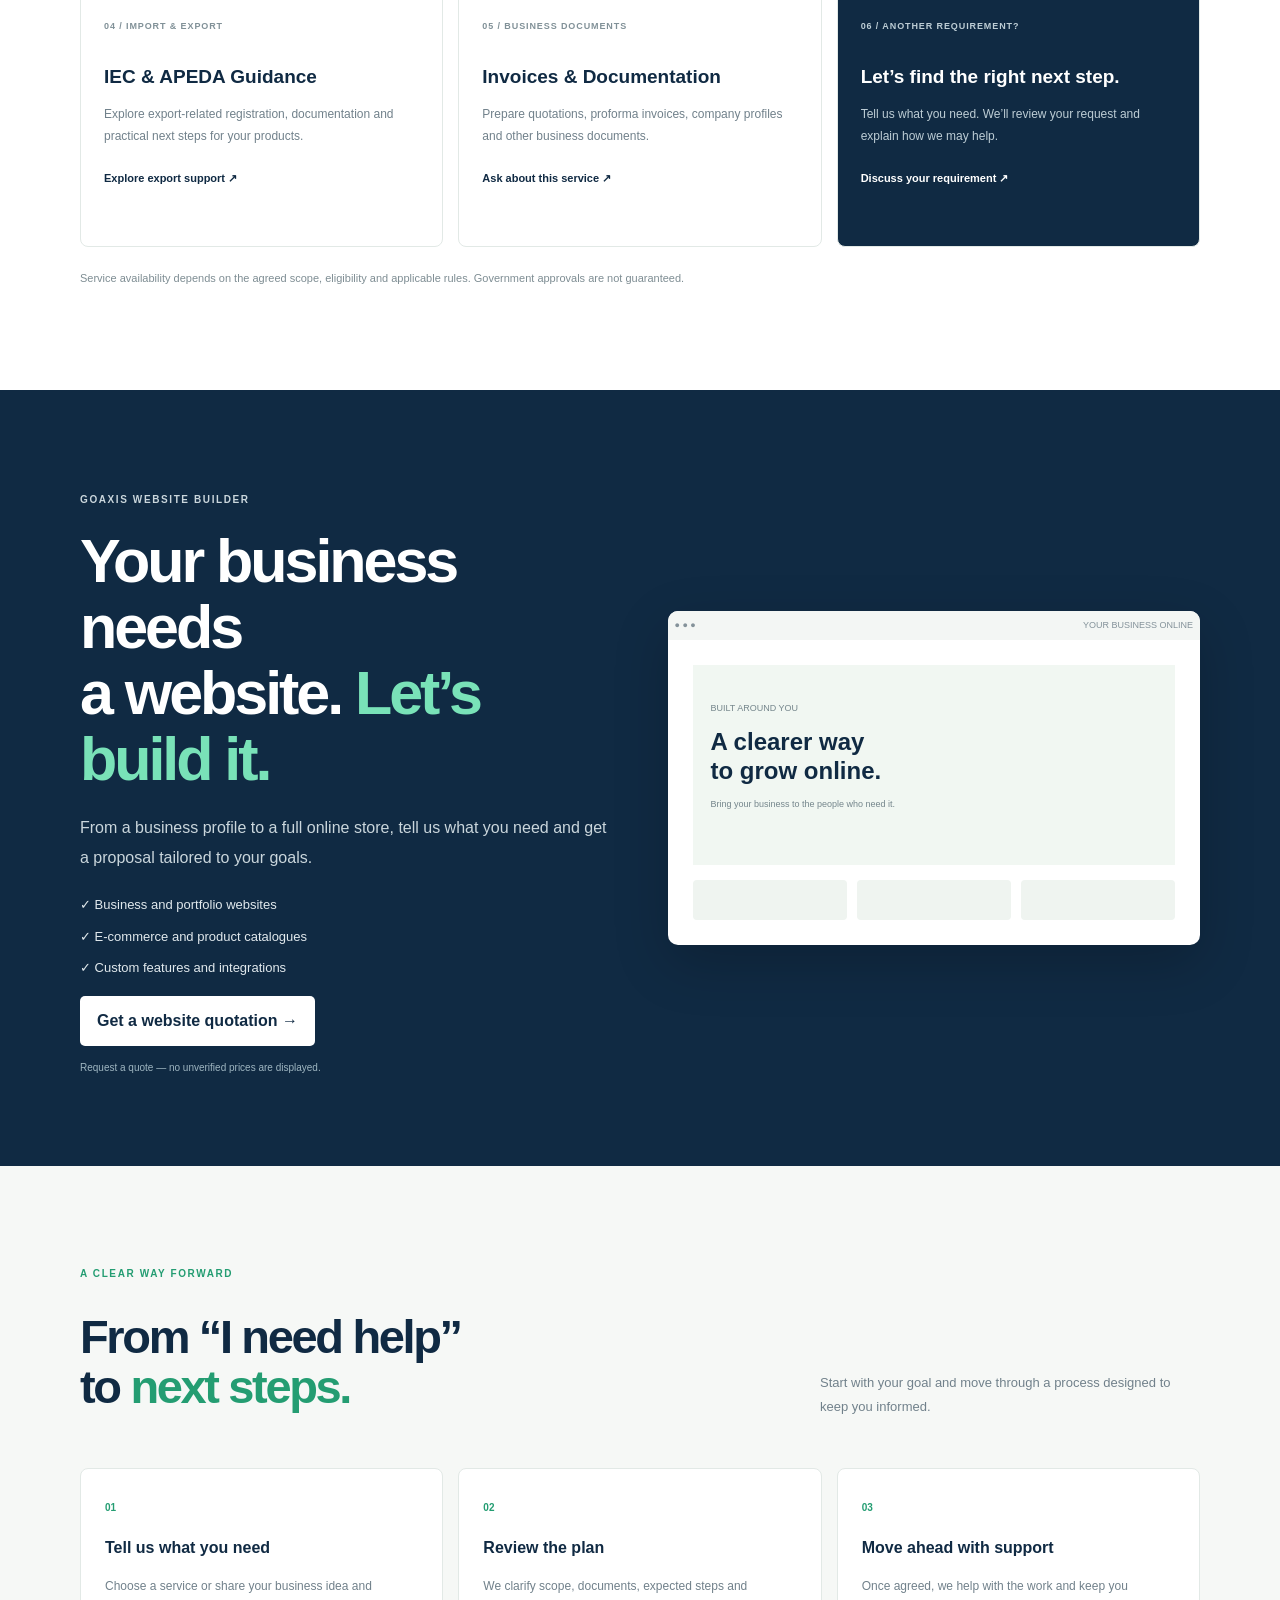
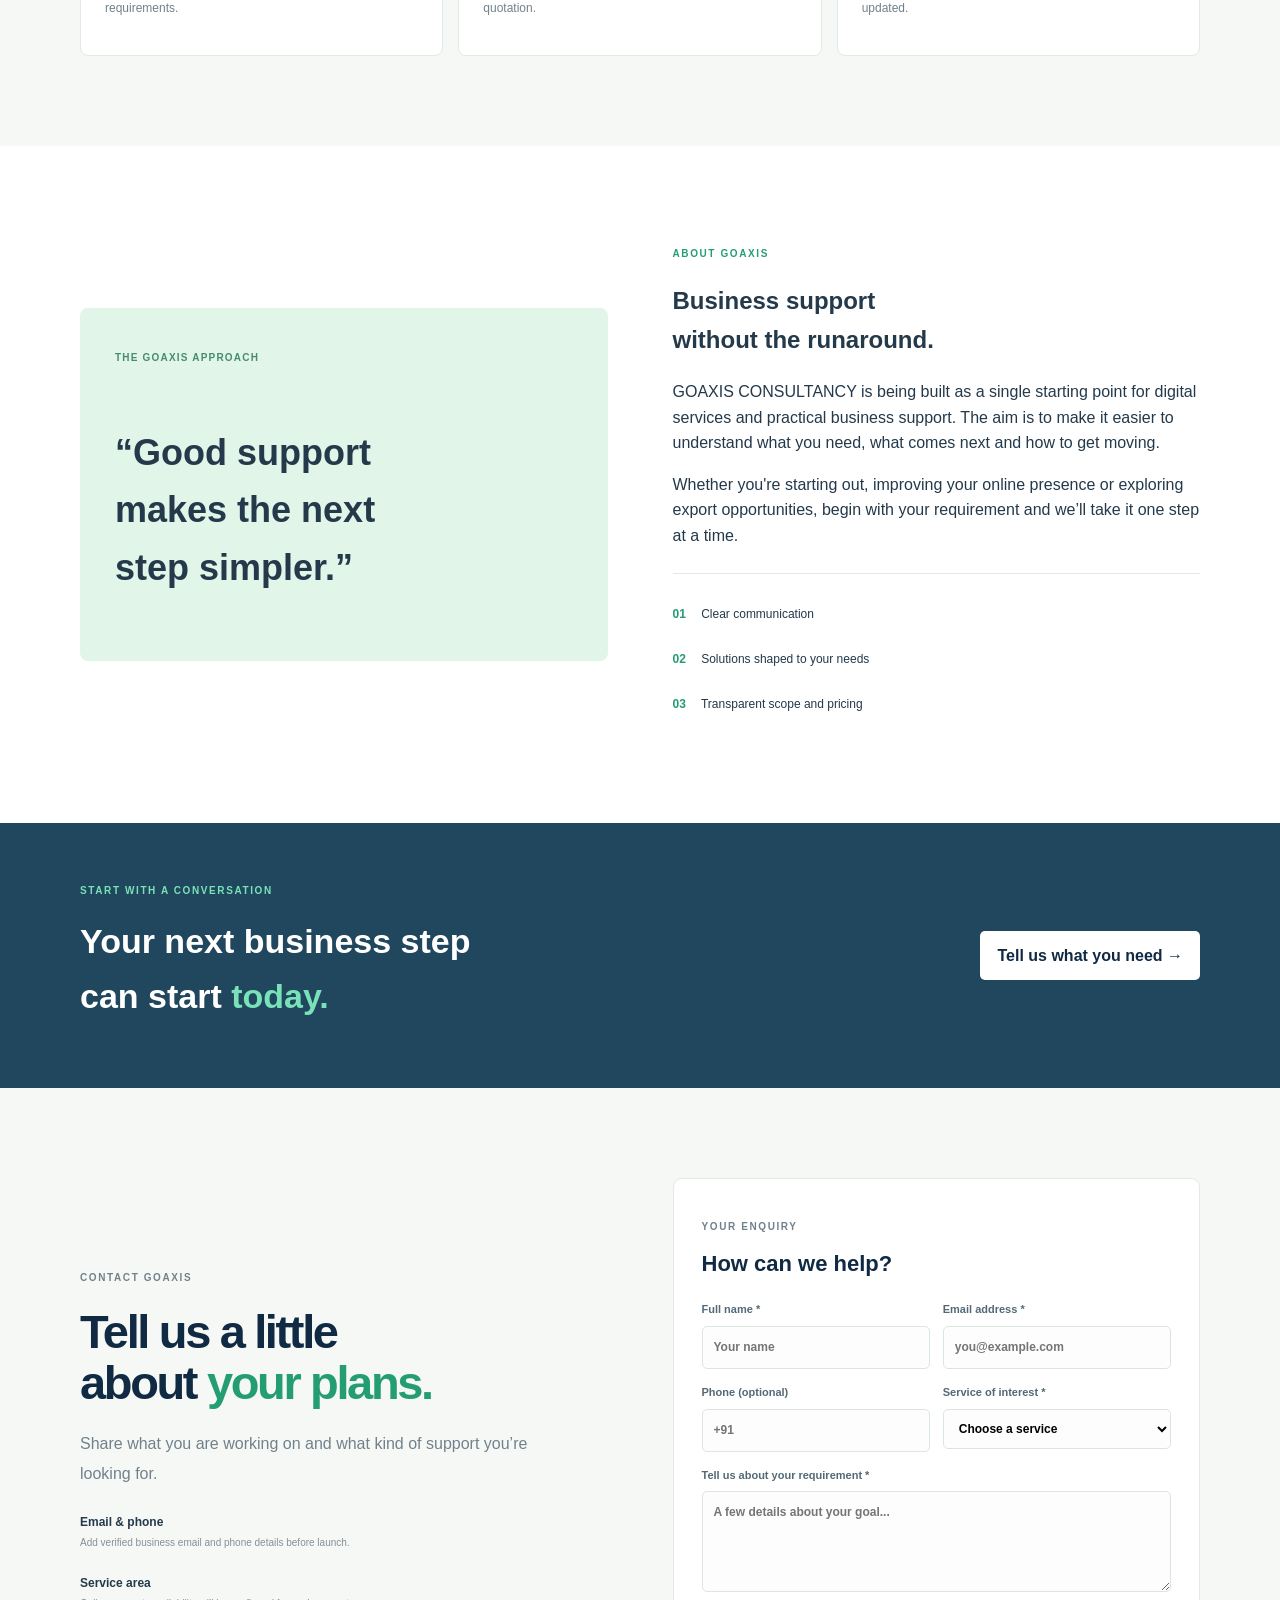
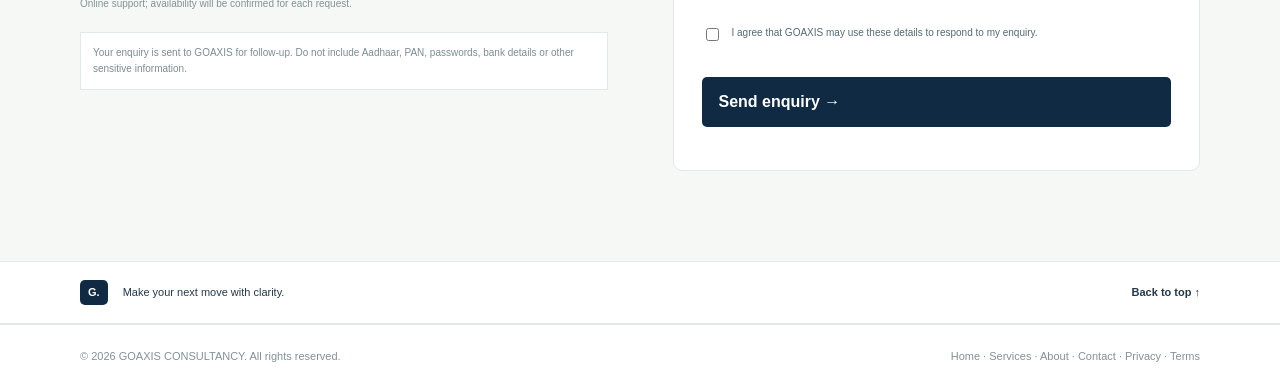
==== commit 436089bf: "feat: connect homepage enquiry form" ====
--- a/index.html
+++ b/index.html
@@ -10,6 +10,7 @@
 <link rel="stylesheet" href="styles.css">
 <link rel="stylesheet" href="part2.css">
 <script src="app.js" defer></script>
+<script src="forms.js" defer></script>
 </head>
 <body>
 <a class="skip-link" href="#main">Skip to content</a>
@@ -82,13 +83,13 @@
   </div></div></section>
   <section class="cta"><div class="container cta-inner"><div><p class="eyebrow light">START WITH A CONVERSATION</p><h2>Your next business step<br>can start <em>today.</em></h2></div><a class="button button-white" href="#contact">Tell us what you need →</a></div></section>
   <section class="section-pad contact" id="contact"><div class="container contact-grid">
-    <div><p class="eyebrow">CONTACT GOAXIS</p><h2>Tell us a little<br>about <span>your plans.</span></h2><p>Share what you are working on and what kind of support you’re looking for.</p><div class="info"><strong>Email &amp; phone</strong><small>Add verified business email and phone details before launch.</small></div><div class="info"><strong>Service area</strong><small>Online support; availability will be confirmed for each request.</small></div><div class="disclaimer-box">Static website: this form does not send or save information. Add a real contact method before publishing for enquiries.</div></div>
+    <div><p class="eyebrow">CONTACT GOAXIS</p><h2>Tell us a little<br>about <span>your plans.</span></h2><p>Share what you are working on and what kind of support you’re looking for.</p><div class="info"><strong>Email &amp; phone</strong><small>Add verified business email and phone details before launch.</small></div><div class="info"><strong>Service area</strong><small>Online support; availability will be confirmed for each request.</small></div><div class="disclaimer-box">Your enquiry is sent to GOAXIS for follow-up. Do not include Aadhaar, PAN, passwords, bank details or other sensitive information.</div></div>
     <div class="form-box"><p class="eyebrow">YOUR ENQUIRY</p><h3>How can we help?</h3><form id="enquiry-form">
       <div class="form-row"><label for="name">Full name *<input id="name" name="name" autocomplete="name" required maxlength="100" placeholder="Your name"></label><label for="email">Email address *<input id="email" name="email" type="email" autocomplete="email" required maxlength="150" placeholder="you@example.com"></label></div>
       <div class="form-row"><label for="phone">Phone (optional)<input id="phone" name="phone" type="tel" autocomplete="tel" placeholder="+91"></label><label for="service">Service of interest *<select id="service" name="service" required><option value="">Choose a service</option><option>Website Development</option><option>GST / Udyam Assistance</option><option>FSSAI Assistance</option><option>IEC / APEDA Guidance</option><option>Business Documentation</option><option>Other / Not sure yet</option></select></label></div>
       <label for="message">Tell us about your requirement *<textarea id="message" name="message" required maxlength="2000" rows="4" placeholder="A few details about your goal..."></textarea></label>
       <label class="consent"><input type="checkbox" name="consent" required><span>I agree that GOAXIS may use these details to respond to my enquiry.</span></label>
-      <button class="button form-submit" type="submit">Prepare enquiry →</button><p class="feedback" id="form-feedback" role="status" aria-live="polite">Static mode — no data is sent or saved.</p>
+      <button class="button form-submit" type="submit">Send enquiry →</button><p class="feedback" id="form-feedback" role="status" aria-live="polite"></p>
     </form></div>
   </div></section>
   <section class="final"><div class="container"><strong>G.</strong><span>Make your next move with clarity.</span><a href="#home">Back to top ↑</a></div></section>
--- a/styles.css
+++ b/styles.css
@@ -1 +1,19 @@
-:root{--navy:#102a43;--mint:#249d72;--ink:#24394a;--paper:#f6f8f6;--line:#e2e9e6;font-family:Arial,sans-serif}*{box-sizing:border-box}html{scroll-behavior:smooth;scroll-padding-top:90px}body{margin:0;color:var(--ink);line-height:1.6}a{color:inherit;text-decoration:none}button,input,select,textarea{font:inherit}.container{width:min(1120px,calc(100% - 40px));margin:auto}.announcement{background:var(--navy);color:#d8e5e5;text-align:center;padding:7px;font-size:12px}.announcement a{color:#fff;margin-left:12px}.site-header{position:sticky;top:0;background:#fff;z-index:4;border-bottom:1px solid var(--line)}.nav-wrap{height:76px;display:flex;align-items:center;justify-content:space-between}.brand{display:flex;gap:10px;align-items:center}.brand-mark{background:var(--navy);color:#fff;border-radius:10px;padding:7px 12px;font-size:23px;font-weight:900}.brand-mark span{color:#77dfb5}.brand-copy strong,.brand-copy small{display:block;line-height:1.2;letter-spacing:.12em}.brand-copy small{font-size:9px;color:#7c8d95}.nav-links{display:flex;align-items:center;gap:24px;font-size:13px;font-weight:700}.nav-links a:hover{color:var(--mint)}.nav-cta,.button{display:inline-flex;background:var(--navy);color:#fff;padding:12px 17px;border-radius:5px;font-weight:700;gap:14px}.menu-toggle{display:none}.hero{background:var(--paper);padding:86px 0 28px;overflow:hidden}.hero-grid{display:grid;grid-template-columns:1fr 1fr;align-items:center;gap:55px}.eyebrow{font-size:10px;letter-spacing:.16em;font-weight:800;color:var(--mint);text-transform:uppercase;padding:0}.hero h1,.section-head h2,.builder h2,.about h2,.contact h2{font-size:clamp(38px,5vw,61px);line-height:1.08;letter-spacing:-.05em;color:var(--navy);margin:20px 0}.hero h1 span,.section-head h2 span,.about h2 span,.contact h2 span{color:var(--mint)}.intro,.section-head p,.about p,.contact-grid>div>p{color:#71818b;line-height:1.9;max-width:500px}.hero-actions{display:flex;gap:24px;align-items:center;margin-top:28px}.text-link{font-size:13px;font-weight:800}.proof{display:flex;gap:12px;align-items:center;margin-top:35px;font-size:12px}.proof>b{color:var(--mint);font-size:25px}.proof small{display:block;color:#87949a}.visual{background:#e1f5e9;min-height:420px;border-radius:45% 45% 20px 20px;display:grid;place-items:center;position:relative}.dashboard{background:white;border:1px solid #e0e8e5;box-shadow:0 20px 55px #102a431a;width:min(92%,410px);padding:24px;border-radius:12px;transform:rotate(1deg)}.dashboard h2{margin:8px 0 18px;font-size:21px;color:var(--navy)}.dashboard>small,.progress small{font-size:9px;letter-spacing:.1em;color:#86979d;font-weight:800}.progress{background:#f3f8f4;padding:13px;border-radius:8px;font-size:12px}.progress strong{float:right}.progress i{display:block;height:5px;background:#d8e8dc;margin:10px 0}.progress i b{display:block;width:45%;height:100%;background:var(--mint)}.progress small{letter-spacing:0;font-weight:400}.dash-row{display:flex;gap:12px;align-items:center;padding:14px 0;border-bottom:1px solid #edf1ef;font-size:12px}.dash-row>span{width:31px;height:31px;border-radius:8px;background:#dceafe;display:grid;place-items:center}.dash-row small{display:block;color:#829198}.float{position:absolute;background:white;padding:10px 13px;border-radius:8px;box-shadow:0 10px 30px #102a4320;font-size:11px}.float-top{top:28px;right:-8px}.float-bottom{bottom:24px;left:-6px}.hero-foot{display:flex;justify-content:space-between;gap:18px;padding-top:18px;margin-top:30px;border-top:1px solid #e0e8e4;color:#8e9a9d;font-size:9px;letter-spacing:.12em}.trust{border-bottom:1px solid var(--line)}.trust-grid{display:grid;grid-template-columns:repeat(4,1fr);gap:24px;align-items:center;padding:25px 0}.trust-grid>p{font-size:12px;color:#7c8c95}.trust-grid>div{display:flex;gap:10px;align-items:center}.trust-grid>div>b{font-size:18px;color:var(--mint)}.trust-grid strong{display:block;color:var(--navy);font-size:12px}.trust-grid small{display:block;color:#85949a;font-size:10px}.section-pad{padding:90px 0}.section-head{display:flex;justify-content:space-between;align-items:end;gap:35px;margin-bottom:35px}.section-head h2,.about h2,.contact h2{font-size:clamp(34px,4vw,47px)}.section-head p{max-width:380px;font-size:13px}.cards{display:grid;grid-template-columns:repeat(3,1fr);gap:15px}.card{border:1px solid var(--line);border-radius:8px;padding:23px;min-height:260px;background:#fff;transition:transform .2s,box-shadow .2s}.card:hover{transform:translateY(-3px);box-shadow:0 12px 35px #102a4310}.card label{font-size:9px;letter-spacing:.1em;color:#819198;font-weight:800}.card h3{font-size:19px;color:var(--navy);margin:25px 0 8px}.card p{font-size:12px;line-height:1.8;color:#71818b}.card a{font-size:11px;font-weight:800;display:inline-block;margin-top:10px;color:var(--navy)}.card-lavender{background:#f8f6ff}.card-dark{background:var(--navy);color:white}.card-dark h3,.card-dark a{color:white}.card-dark p,.card-dark label{color:#bdcdd5}.disclaimer{font-size:10px;color:#8a989c;margin-top:18px}.builder{background:var(--navy);color:#fff}.builder-grid{display:grid;grid-template-columns:1fr 1fr;gap:55px;align-items:center}.builder h2{color:white}.builder h2 span{color:#79e2b8}.builder p{color:#cad6dc;line-height:1.9}.builder-features{padding-left:0;list-style:none;line-height:2.4;font-size:13px;color:#e1e9ed}.button-white{background:#fff;color:var(--navy)}.note{display:block;color:#9fb6c1;font-size:10px;margin-top:14px}.mock-site{background:#fff;color:var(--navy);border-radius:10px;overflow:hidden;box-shadow:0 18px 55px #0003;padding:25px}.mock-bar{background:#f3f6f4;padding:7px;margin:-25px -25px 25px;font-size:9px;color:#84929a}.mock-bar span{float:right}.mock-hero{background:#f1f7f2;padding:28px 18px;min-height:200px}.mock-hero h3{font-size:24px;line-height:1.2;margin:10px 0}.mock-hero small,.mock-hero p{font-size:9px;color:#75868c}.mock-cards{display:flex;gap:10px;margin-top:15px}.mock-cards i{height:40px;flex:1;background:#eff4f0;border-radius:4px}.steps-section{background:#f6f8f6}.steps{display:grid;grid-template-columns:repeat(3,1fr);gap:15px}.steps article{background:white;border:1px solid var(--line);border-radius:8px;padding:24px}.steps b{font-size:10px;color:var(--mint)}.steps h3{font-size:16px;color:var(--navy)}.steps p{font-size:12px;color:#71818b;line-height:1.8}.about-grid,.contact-grid{display:grid;grid-template-columns:1fr 1fr;gap:65px;align-items:center}.about-art{background:#e1f5e9;padding:35px;min-height:300px;border-radius:8px}.about-art label{font-size:10px;font-weight:800;letter-spacing:.12em;color:#478c70}.about-art h2{font-size:36px;margin-top:55px}.values{border-top:1px solid var(--line);margin-top:24px;padding-top:12px;font-size:12px}.values p{padding:7px 0}.values b{color:var(--mint);margin-right:12px}.cta{background:#20475d;color:white;padding:50px 0}.cta-inner{display:flex;justify-content:space-between;align-items:center;gap:25px}.cta h2{color:white;font-size:34px;margin:15px 0}.cta em{color:#79e2b8;font-style:normal}.light{color:#79e2b8}.contact{background:#f6f8f6}.info{margin-top:23px;font-size:12px}.info small{display:block;color:#829198;margin-top:3px}.disclaimer-box{font-size:10px;color:#7c8c93;padding:12px;border:1px solid var(--line);margin-top:20px;background:#fff}.form-box{padding:28px;background:#fff;border:1px solid var(--line);border-radius:9px}.form-box h3{margin:5px 0 20px;font-size:22px;color:var(--navy)}#enquiry-form{display:grid;gap:15px}#enquiry-form label{font-size:11px;font-weight:700;color:#536976}.form-row{display:grid;grid-template-columns:1fr 1fr;gap:13px}#enquiry-form input:not([type=checkbox]),#enquiry-form select,#enquiry-form textarea{width:100%;display:block;margin-top:7px;padding:11px;border:1px solid #dce6e1;border-radius:5px;font-size:12px;background:#fcfdfc}#enquiry-form input:focus,#enquiry-form select:focus,#enquiry-form textarea:focus{outline:2px solid #8dd9b9;outline-offset:1px}#enquiry-form textarea{resize:vertical}.consent{display:flex;align-items:start;gap:9px;font-size:10px!important;font-weight:500!important}.consent input{margin-top:3px;accent-color:var(--mint)}.form-submit{width:100%;justify-content:space-between;border:0;cursor:pointer}.feedback{font-size:10px;color:#819198;margin:0}.is-visible{color:#247f60}.final{border-block:1px solid var(--line)}.final .container{padding:18px 0;display:flex;justify-content:space-between;align-items:center;font-size:11px}.final strong{background:var(--navy);padding:4px 8px;color:#fff;border-radius:5px}.final span{margin-right:auto;margin-left:15px}.final a{font-weight:700}footer{padding:45px 0 18px}.footer-grid{display:grid;grid-template-columns:1.5fr 1fr 1fr 1fr;gap:25px;padding-bottom:30px}.footer-grid h4{font-size:10px;letter-spacing:.12em}.footer-grid a,.footer-grid small{display:block;color:#7d8d94;font-size:11px;margin:10px 0}.foot-bottom{border-top:1px solid var(--line);padding-top:16px;display:flex;justify-content:space-between;color:#8c999e;font-size:10px}.legal{max-width:780px;margin:auto}.legal h1{font-size:40px;color:var(--navy)}.legal h2{color:var(--navy);margin-top:28px}.legal p{color:#6b7d87;line-height:1.9}.legal-notice{padding:14px;background:#f6f8f6;border-left:3px solid var(--mint);margin:20px 0}.skip-link{position:absolute;top:-100px}.skip-link:focus{top:5px;background:white;padding:10px;z-index:9}@media(max-width:900px){.nav-links{gap:12px;font-size:11px}.hero-grid,.builder-grid,.about-grid,.contact-grid{gap:30px}.card{padding:18px}.section-pad{padding:70px 0}}@media(max-width:700px){.container{width:calc(100% - 30px)}.nav-wrap{height:68px}.menu-toggle{display:block;border:0;background:transparent;font-size:23px;color:var(--navy)}.nav-links{display:none;position:absolute;left:0;right:0;top:68px;background:white;padding:18px;flex-direction:column;align-items:stretch;box-shadow:0 10px 20px #0001}.nav-links.is-open{display:flex}.nav-links>a:not(.nav-cta){padding:11px 0;border-bottom:1px solid var(--line)}.nav-cta{margin-top:10px}.hero{padding-top:52px}.hero-grid,.builder-grid,.about-grid,.contact-grid{grid-template-columns:1fr}.hero h1{font-size:43px}.visual{min-height:360px}.float-top{right:0}.float-bottom{left:0}.hero-foot{font-size:8px;flex-wrap:wrap}.trust-grid{grid-template-columns:1fr 1fr}.section-head{display:block}.section-head p{margin-top:15px}.cards{grid-template-columns:1fr 1fr}.steps{grid-template-columns:1fr}.cta-inner{align-items:flex-start;flex-direction:column}.form-row{grid-template-columns:1fr}.footer-grid{grid-template-columns:1fr 1fr}.footer-grid>div:first-child{grid-column:1/-1}.foot-bottom{gap:10px;flex-wrap:wrap}}@media(max-width:430px){.cards{grid-template-columns:1fr}.card{min-height:225px}.trust-grid{gap:12px}.hero h1{font-size:39px}.visual{min-height:330px}.dashboard{padding:17px}.float{font-size:9px;padding:8px}.footer-grid{gap:18px}}@media(prefers-reduced-motion:reduce){html{scroll-behavior:auto}*{transition:none!important}}+:root{--navy:#102a43;--mint:#249d72;--ink:#24394a;--paper:#f6f8f6;--line:#e2e9e6;font-family:Arial,sans-serif}*{box-sizing:border-box}html{scroll-behavior:smooth;scroll-padding-top:90px}body{margin:0;color:var(--ink);line-height:1.6}a{color:inherit;text-decoration:none}button,input,select,textarea{font:inherit}.container{width:min(1120px,calc(100% - 40px));margin:auto}.announcement{background:var(--navy);color:#d8e5e5;text-align:center;padding:7px;font-size:12px}.announcement a{color:#fff;margin-left:12px}.site-header{position:sticky;top:0;background:#fff;z-index:4;border-bottom:1px solid var(--line)}.nav-wrap{height:76px;display:flex;align-items:center;justify-content:space-between}.brand{display:flex;gap:10px;align-items:center}.brand-mark{background:var(--navy);color:#fff;border-radius:10px;padding:7px 12px;font-size:23px;font-weight:900}.brand-mark span{color:#77dfb5}.brand-copy strong,.brand-copy small{display:block;line-height:1.2;letter-spacing:.12em}.brand-copy small{font-size:9px;color:#7c8d95}.nav-links{display:flex;align-items:center;gap:24px;font-size:13px;font-weight:700}.nav-links a:hover{color:var(--mint)}.nav-cta,.button{display:inline-flex;background:var(--navy);color:#fff;padding:12px 17px;border-radius:5px;font-weight:700;gap:14px}.menu-toggle{display:none}.hero{background:var(--paper);padding:86px 0 28px;overflow:hidden}.hero-grid{display:grid;grid-template-columns:1fr 1fr;align-items:center;gap:55px}.eyebrow{font-size:10px;letter-spacing:.16em;font-weight:800;color:var(--mint);text-transform:uppercase;padding:0}.hero h1,.section-head h2,.builder h2,.about h2,.contact h2{font-size:clamp(38px,5vw,61px);line-height:1.08;letter-spacing:-.05em;color:var(--navy);margin:20px 0}.hero h1 span,.section-head h2 span,.about h2 span,.contact h2 span{color:var(--mint)}.intro,.section-head p,.about p,.contact-grid>div>p{color:#71818b;line-height:1.9;max-width:500px}.hero-actions{display:flex;gap:24px;align-items:center;margin-top:28px}.text-link{font-size:13px;font-weight:800}.proof{display:flex;gap:12px;align-items:center;margin-top:35px;font-size:12px}.proof>b{color:var(--mint);font-size:25px}.proof small{display:block;color:#87949a}.visual{background:#e1f5e9;min-height:420px;border-radius:45% 45% 20px 20px;display:grid;place-items:center;position:relative}.dashboard{background:white;border:1px solid #e0e8e5;box-shadow:0 20px 55px #102a431a;width:min(92%,410px);padding:24px;border-radius:12px;transform:rotate(1deg)}.dashboard h2{margin:8px 0 18px;font-size:21px;color:var(--navy)}.dashboard>small,.progress small{font-size:9px;letter-spacing:.1em;color:#86979d;font-weight:800}.progress{background:#f3f8f4;padding:13px;border-radius:8px;font-size:12px}.progress strong{float:right}.progress i{display:block;height:5px;background:#d8e8dc;margin:10px 0}.progress i b{display:block;width:45%;height:100%;background:var(--mint)}.progress small{letter-spacing:0;font-weight:400}.dash-row{display:flex;gap:12px;align-items:center;padding:14px 0;border-bottom:1px solid #edf1ef;font-size:12px}.dash-row>span{width:31px;height:31px;border-radius:8px;background:#dceafe;display:grid;place-items:center}.dash-row small{display:block;color:#829198}.float{position:absolute;background:white;padding:10px 13px;border-radius:8px;box-shadow:0 10px 30px #102a4320;font-size:11px}.float-top{top:28px;right:-8px}.float-bottom{bottom:24px;left:-6px}.hero-foot{display:flex;justify-content:space-between;gap:18px;padding-top:18px;margin-top:30px;border-top:1px solid #e0e8e4;color:#8e9a9d;font-size:9px;letter-spacing:.12em}.trust{border-bottom:1px solid var(--line)}.trust-grid{display:grid;grid-template-columns:repeat(4,1fr);gap:24px;align-items:center;padding:25px 0}.trust-grid>p{font-size:12px;color:#7c8c95}.trust-grid>div{display:flex;gap:10px;align-items:center}.trust-grid>div>b{font-size:18px;color:var(--mint)}.trust-grid strong{display:block;color:var(--navy);font-size:12px}.trust-grid small{display:block;color:#85949a;font-size:10px}.section-pad{padding:90px 0}.section-head{display:flex;justify-content:space-between;align-items:end;gap:35px;margin-bottom:35px}.section-head h2,.about h2,.contact h2{font-size:clamp(34px,4vw,47px)}.section-head p{max-width:380px;font-size:13px}.cards{display:grid;grid-template-columns:repeat(3,1fr);gap:15px}.card{border:1px solid var(--line);border-radius:8px;padding:23px;min-height:260px;background:#fff;transition:transform .2s,box-shadow .2s}.card:hover{transform:translateY(-3px);box-shadow:0 12px 35px #102a4310}.card label{font-size:9px;letter-spacing:.1em;color:#819198;font-weight:800}.card h3{font-size:19px;color:var(--navy);margin:25px 0 8px}.card p{font-size:12px;line-height:1.8;color:#71818b}.card a{font-size:11px;font-weight:800;display:inline-block;margin-top:10px;color:var(--navy)}.card-lavender{background:#f8f6ff}.card-dark{background:var(--navy);color:white}.card-dark h3,.card-dark a{color:white}.card-dark p,.card-dark label{color:#bdcdd5}.disclaimer{font-size:10px;color:#8a989c;margin-top:18px}.builder{background:var(--navy);color:#fff}.builder-grid{display:grid;grid-template-columns:1fr 1fr;gap:55px;align-items:center}.builder h2{color:white}.builder h2 span{color:#79e2b8}.builder p{color:#cad6dc;line-height:1.9}.builder-features{padding-left:0;list-style:none;line-height:2.4;font-size:13px;color:#e1e9ed}.button-white{background:#fff;color:var(--navy)}.note{display:block;color:#9fb6c1;font-size:10px;margin-top:14px}.mock-site{background:#fff;color:var(--navy);border-radius:10px;overflow:hidden;box-shadow:0 18px 55px #0003;padding:25px}.mock-bar{background:#f3f6f4;padding:7px;margin:-25px -25px 25px;font-size:9px;color:#84929a}.mock-bar span{float:right}.mock-hero{background:#f1f7f2;padding:28px 18px;min-height:200px}.mock-hero h3{font-size:24px;line-height:1.2;margin:10px 0}.mock-hero small,.mock-hero p{font-size:9px;color:#75868c}.mock-cards{display:flex;gap:10px;margin-top:15px}.mock-cards i{height:40px;flex:1;background:#eff4f0;border-radius:4px}.steps-section{background:#f6f8f6}.steps{display:grid;grid-template-columns:repeat(3,1fr);gap:15px}.steps article{background:white;border:1px solid var(--line);border-radius:8px;padding:24px}.steps b{font-size:10px;color:var(--mint)}.steps h3{font-size:16px;color:var(--navy)}.steps p{font-size:12px;color:#71818b;line-height:1.8}.about-grid,.contact-grid{display:grid;grid-template-columns:1fr 1fr;gap:65px;align-items:center}.about-art{background:#e1f5e9;padding:35px;min-height:300px;border-radius:8px}.about-art label{font-size:10px;font-weight:800;letter-spacing:.12em;color:#478c70}.about-art h2{font-size:36px;margin-top:55px}.values{border-top:1px solid var(--line);margin-top:24px;padding-top:12px;font-size:12px}.values p{padding:7px 0}.values b{color:var(--mint);margin-right:12px}.cta{background:#20475d;color:white;padding:50px 0}.cta-inner{display:flex;justify-content:space-between;align-items:center;gap:25px}.cta h2{color:white;font-size:34px;margin:15px 0}.cta em{color:#79e2b8;font-style:normal}.light{color:#79e2b8}.contact{background:#f6f8f6}.info{margin-top:23px;font-size:12px}.info small{display:block;color:#829198;margin-top:3px}.disclaimer-box{font-size:10px;color:#7c8c93;padding:12px;border:1px solid var(--line);margin-top:20px;background:#fff}.form-box{padding:28px;background:#fff;border:1px solid var(--line);border-radius:9px}.form-box h3{margin:5px 0 20px;font-size:22px;color:var(--navy)}#enquiry-form{display:grid;gap:15px}#enquiry-form label{font-size:11px;font-weight:700;color:#536976}.form-row{display:grid;grid-template-columns:1fr 1fr;gap:13px}#enquiry-form input:not([type=checkbox]),#enquiry-form select,#enquiry-form textarea{width:100%;display:block;margin-top:7px;padding:11px;border:1px solid #dce6e1;border-radius:5px;font-size:12px;background:#fcfdfc}#enquiry-form input:focus,#enquiry-form select:focus,#enquiry-form textarea:focus{outline:2px solid #8dd9b9;outline-offset:1px}#enquiry-form textarea{resize:vertical}.consent{display:flex;align-items:start;gap:9px;font-size:10px!important;font-weight:500!important}.consent input{margin-top:3px;accent-color:var(--mint)}.form-submit{width:100%;justify-content:space-between;border:0;cursor:pointer}.feedback{font-size:10px;color:#819198;margin:0}.is-visible{color:#247f60}.final{border-block:1px solid var(--line)}.final .container{padding:18px 0;display:flex;justify-content:space-between;align-items:center;font-size:11px}.final strong{background:var(--navy);padding:4px 8px;color:#fff;border-radius:5px}.final span{margin-right:auto;margin-left:15px}.final a{font-weight:700}footer{padding:45px 0 18px}.footer-grid{display:grid;grid-template-columns:1.5fr 1fr 1fr 1fr;gap:25px;padding-bottom:30px}.footer-grid h4{font-size:10px;letter-spacing:.12em}.footer-grid a,.footer-grid small{display:block;color:#7d8d94;font-size:11px;margin:10px 0}.foot-bottom{border-top:1px solid var(--line);padding-top:16px;display:flex;justify-content:space-between;color:#8c999e;font-size:10px}.legal{max-width:780px;margin:auto}.legal h1{font-size:40px;color:var(--navy)}.legal h2{color:var(--navy);margin-top:28px}.legal p{color:#6b7d87;line-height:1.9}.legal-notice{padding:14px;background:#f6f8f6;border-left:3px solid var(--mint);margin:20px 0}.skip-link{position:absolute;top:-100px}.skip-link:focus{top:5px;background:white;padding:10px;z-index:9}@media(max-width:900px){.nav-links{gap:12px;font-size:11px}.hero-grid,.builder-grid,.about-grid,.contact-grid{gap:30px}.card{padding:18px}.section-pad{padding:70px 0}}@media(max-width:700px){.container{width:calc(100% - 30px)}.nav-wrap{height:68px}.menu-toggle{display:block;border:0;background:transparent;font-size:23px;color:var(--navy)}.nav-links{display:none;position:absolute;left:0;right:0;top:68px;background:white;padding:18px;flex-direction:column;align-items:stretch;box-shadow:0 10px 20px #0001}.nav-links.is-open{display:flex}.nav-links>a:not(.nav-cta){padding:11px 0;border-bottom:1px solid var(--line)}.nav-cta{margin-top:10px}.hero{padding-top:52px}.hero-grid,.builder-grid,.about-grid,.contact-grid{grid-template-columns:1fr}.hero h1{font-size:43px}.visual{min-height:360px}.float-top{right:0}.float-bottom{left:0}.hero-foot{font-size:8px;flex-wrap:wrap}.trust-grid{grid-template-columns:1fr 1fr}.section-head{display:block}.section-head p{margin-top:15px}.cards{grid-template-columns:1fr 1fr}.steps{grid-template-columns:1fr}.cta-inner{align-items:flex-start;flex-direction:column}.form-row{grid-template-columns:1fr}.footer-grid{grid-template-columns:1fr 1fr}.footer-grid>div:first-child{grid-column:1/-1}.foot-bottom{gap:10px;flex-wrap:wrap}}@media(max-width:430px){.cards{grid-template-columns:1fr}.card{min-height:225px}.trust-grid{gap:12px}.hero h1{font-size:39px}.visual{min-height:330px}.dashboard{padding:17px}.float{font-size:9px;padding:8px}.footer-grid{gap:18px}}@media(prefers-reduced-motion:reduce){html{scroll-behavior:auto}*{transition:none!important}}
+/* Phase 1: make API form feedback accessible and visible */
+.feedback.is-error {
+  display: block;
+  color: #a61b1b;
+  background: #fff1f0;
+  border: 1px solid #f2c3c0;
+  border-radius: 5px;
+  padding: 12px;
+  line-height: 1.7;
+}
+.feedback.is-visible {
+  display: block;
+  color: #176544;
+  background: #eff8f2;
+  border-radius: 5px;
+  padding: 12px;
+  line-height: 1.7;
+}
--- a/part2.css
+++ b/part2.css
@@ -1 +1,41 @@
-.p2-hero{background:var(--paper);padding:76px 0 70px}.p2-hero .container{max-width:1120px}.p2-hero h1{font-size:clamp(38px,5vw,60px);line-height:1.08;letter-spacing:-.05em;color:var(--navy);margin:18px 0}.p2-hero h1 span,.detail-grid h2 span{color:var(--mint)}.p2-hero>div>p:not(.eyebrow){max-width:690px;color:#71818b;line-height:1.9}.p2-hero.compact{padding:48px 0}.back-link{font-size:12px;font-weight:800;color:var(--mint)}.price-note{display:inline-block;background:#fff;border:1px solid var(--line);border-radius:8px;padding:13px 17px;margin-top:15px;font-size:13px}.price-note small{color:#7a8b92}.service-catalogue .card{min-height:240px}.disclaimer{font-size:11px;color:#7e8d93;line-height:1.8;margin-top:22px}.p2-cta{background:#e7f5ed;padding:38px 0}.p2-cta .container{display:flex;align-items:center;justify-content:space-between;gap:30px}.p2-cta h2{color:var(--navy);margin:5px 0}.p2-cta p:not(.eyebrow){color:#71818b;font-size:13px}.detail-grid{display:grid;grid-template-columns:minmax(0,1fr) minmax(320px,.9fr);gap:55px;align-items:start}.detail-grid h2{font-size:clamp(32px,4vw,44px);line-height:1.12;letter-spacing:-.04em;color:var(--navy)}.scope-list{margin:25px 0}.scope-item{padding:15px 0;border-bottom:1px solid var(--line)}.scope-item strong{color:var(--navy);display:block}.scope-item p{margin:4px 0 0;color:#71818b;font-size:13px}.notice{border-left:3px solid var(--mint);background:#f2f8f4;padding:17px 20px;margin-top:25px;font-size:13px}.notice p{margin-bottom:0;color:#71818b;line-height:1.8}.p2-form{border:1px solid var(--line);border-radius:10px;padding:27px;background:#fff;box-shadow:0 15px 45px #102a4308}.p2-form h2{font-size:26px;letter-spacing:-.03em;color:var(--navy);margin:6px 0 10px}.form-intro,.form-small{font-size:11px;color:#819198;line-height:1.7}.p2-form label:not(.consent){display:block;font-size:12px;font-weight:700;color:var(--navy);margin:15px 0 6px}.p2-form input:not([type=checkbox]),.p2-form select,.p2-form textarea{width:100%;border:1px solid #dce5e1;border-radius:5px;padding:11px 12px;color:var(--ink);background:#fff;min-height:43px}.p2-form textarea{resize:vertical}.p2-form input:focus,.p2-form select:focus,.p2-form textarea:focus{outline:2px solid #8bd7b6;outline-offset:1px}.consent{display:flex;gap:10px;align-items:flex-start;font-size:11px;color:#667982;margin:18px 0}.consent input{margin-top:3px}.form-feedback{display:none;background:#eff8f2;border-radius:5px;padding:12px;font-size:12px;color:#176544;line-height:1.7}.form-feedback.is-visible{display:block}.package-cards .card{display:flex;flex-direction:column;align-items:flex-start}.package-cards ul{font-size:12px;color:#71818b;padding-left:19px;line-height:1.9}.package-price{font-weight:800;color:var(--navy);font-size:12px;margin-top:auto}.package-select{margin-top:8px;border:0;cursor:pointer;font-size:12px}.card-dark .package-price{color:#fff}.card-dark .package-select{background:#fff;color:var(--navy)}.site-footer{border-top:1px solid var(--line);padding:23px 0}.footer-bottom{display:flex;justify-content:space-between;gap:20px;color:#839198;font-size:11px}.footer-bottom a:hover{color:var(--mint)}@media(max-width:800px){.detail-grid{grid-template-columns:1fr;gap:30px}.p2-cta .container{align-items:flex-start;flex-direction:column}.package-cards{grid-template-columns:1fr}.p2-form{padding:20px}.p2-hero{padding:55px 0}.footer-bottom{flex-direction:column;gap:8px}}+.p2-hero{background:var(--paper);padding:76px 0 70px}.p2-hero .container{max-width:1120px}.p2-hero h1{font-size:clamp(38px,5vw,60px);line-height:1.08;letter-spacing:-.05em;color:var(--navy);margin:18px 0}.p2-hero h1 span,.detail-grid h2 span{color:var(--mint)}.p2-hero>div>p:not(.eyebrow){max-width:690px;color:#71818b;line-height:1.9}.p2-hero.compact{padding:48px 0}.back-link{font-size:12px;font-weight:800;color:var(--mint)}.price-note{display:inline-block;background:#fff;border:1px solid var(--line);border-radius:8px;padding:13px 17px;margin-top:15px;font-size:13px}.price-note small{color:#7a8b92}.service-catalogue .card{min-height:240px}.disclaimer{font-size:11px;color:#7e8d93;line-height:1.8;margin-top:22px}.p2-cta{background:#e7f5ed;padding:38px 0}.p2-cta .container{display:flex;align-items:center;justify-content:space-between;gap:30px}.p2-cta h2{color:var(--navy);margin:5px 0}.p2-cta p:not(.eyebrow){color:#71818b;font-size:13px}.detail-grid{display:grid;grid-template-columns:minmax(0,1fr) minmax(320px,.9fr);gap:55px;align-items:start}.detail-grid h2{font-size:clamp(32px,4vw,44px);line-height:1.12;letter-spacing:-.04em;color:var(--navy)}.scope-list{margin:25px 0}.scope-item{padding:15px 0;border-bottom:1px solid var(--line)}.scope-item strong{color:var(--navy);display:block}.scope-item p{margin:4px 0 0;color:#71818b;font-size:13px}.notice{border-left:3px solid var(--mint);background:#f2f8f4;padding:17px 20px;margin-top:25px;font-size:13px}.notice p{margin-bottom:0;color:#71818b;line-height:1.8}.p2-form{border:1px solid var(--line);border-radius:10px;padding:27px;background:#fff;box-shadow:0 15px 45px #102a4308}.p2-form h2{font-size:26px;letter-spacing:-.03em;color:var(--navy);margin:6px 0 10px}.form-intro,.form-small{font-size:11px;color:#819198;line-height:1.7}.p2-form label:not(.consent){display:block;font-size:12px;font-weight:700;color:var(--navy);margin:15px 0 6px}.p2-form input:not([type=checkbox]),.p2-form select,.p2-form textarea{width:100%;border:1px solid #dce5e1;border-radius:5px;padding:11px 12px;color:var(--ink);background:#fff;min-height:43px}.p2-form textarea{resize:vertical}.p2-form input:focus,.p2-form select:focus,.p2-form textarea:focus{outline:2px solid #8bd7b6;outline-offset:1px}.consent{display:flex;gap:10px;align-items:flex-start;font-size:11px;color:#667982;margin:18px 0}.consent input{margin-top:3px}.form-feedback{display:none;background:#eff8f2;border-radius:5px;padding:12px;font-size:12px;color:#176544;line-height:1.7}.form-feedback.is-visible{display:block}.package-cards .card{display:flex;flex-direction:column;align-items:flex-start}.package-cards ul{font-size:12px;color:#71818b;padding-left:19px;line-height:1.9}.package-price{font-weight:800;color:var(--navy);font-size:12px;margin-top:auto}.package-select{margin-top:8px;border:0;cursor:pointer;font-size:12px}.card-dark .package-price{color:#fff}.card-dark .package-select{background:#fff;color:var(--navy)}.site-footer{border-top:1px solid var(--line);padding:23px 0}.footer-bottom{display:flex;justify-content:space-between;gap:20px;color:#839198;font-size:11px}.footer-bottom a:hover{color:var(--mint)}@media(max-width:800px){.detail-grid{grid-template-columns:1fr;gap:30px}.p2-cta .container{align-items:flex-start;flex-direction:column}.package-cards{grid-template-columns:1fr}.p2-form{padding:20px}.p2-hero{padding:55px 0}.footer-bottom{flex-direction:column;gap:8px}}
+
+/* Step 3: service detail checklists and process */
+.service-info-block{margin:28px 0;padding-top:8px}
+.service-info-block h3{color:var(--navy);font-size:18px;margin:0 0 8px}
+.info-intro,.official-resources>p{font-size:12px;line-height:1.8;color:#71818b}
+.checklist,.process-list{padding-left:22px;margin:14px 0;color:#586d78;font-size:13px;line-height:1.9}
+.checklist li,.process-list li{padding:3px 0 3px 4px}
+.checklist li::marker{color:var(--mint)}
+.process-list li::marker{font-weight:800;color:var(--mint)}
+.official-links{display:flex;flex-wrap:wrap;gap:9px;margin-top:12px}
+.official-links a{display:inline-flex;padding:9px 12px;border:1px solid var(--line);border-radius:5px;color:var(--navy);font-size:12px;font-weight:700;background:#fff}
+.official-links a:hover{border-color:var(--mint);color:var(--mint)}
+#service-fee-note{font-size:13px;line-height:1.85}
+.service-overview{display:grid;grid-template-columns:repeat(3,minmax(0,1fr));gap:15px;margin-top:32px}
+.service-overview article{border:1px solid var(--line);border-radius:8px;padding:22px;background:#fff}
+.service-overview b{display:inline-grid;place-items:center;width:30px;height:30px;background:#e4f5ec;color:#187552;border-radius:50%;font-size:12px}
+.service-overview h3{color:var(--navy);font-size:16px;margin:14px 0 6px}
+.service-overview p{font-size:12px;line-height:1.8;color:#71818b;margin:0}
+@media(max-width:700px){.service-overview{grid-template-columns:1fr}}
+
+
+/* Phase 1: clear form submission feedback */
+.form-feedback.is-error,
+.feedback.is-error {
+  display: block;
+  color: #a61b1b;
+  background: #fff1f0;
+  border: 1px solid #f2c3c0;
+  border-radius: 5px;
+  padding: 12px;
+  line-height: 1.7;
+}
+.feedback.is-visible {
+  display: block;
+  padding: 12px;
+  border-radius: 5px;
+  background: #eff8f2;
+  color: #176544;
+  line-height: 1.7;
+}
